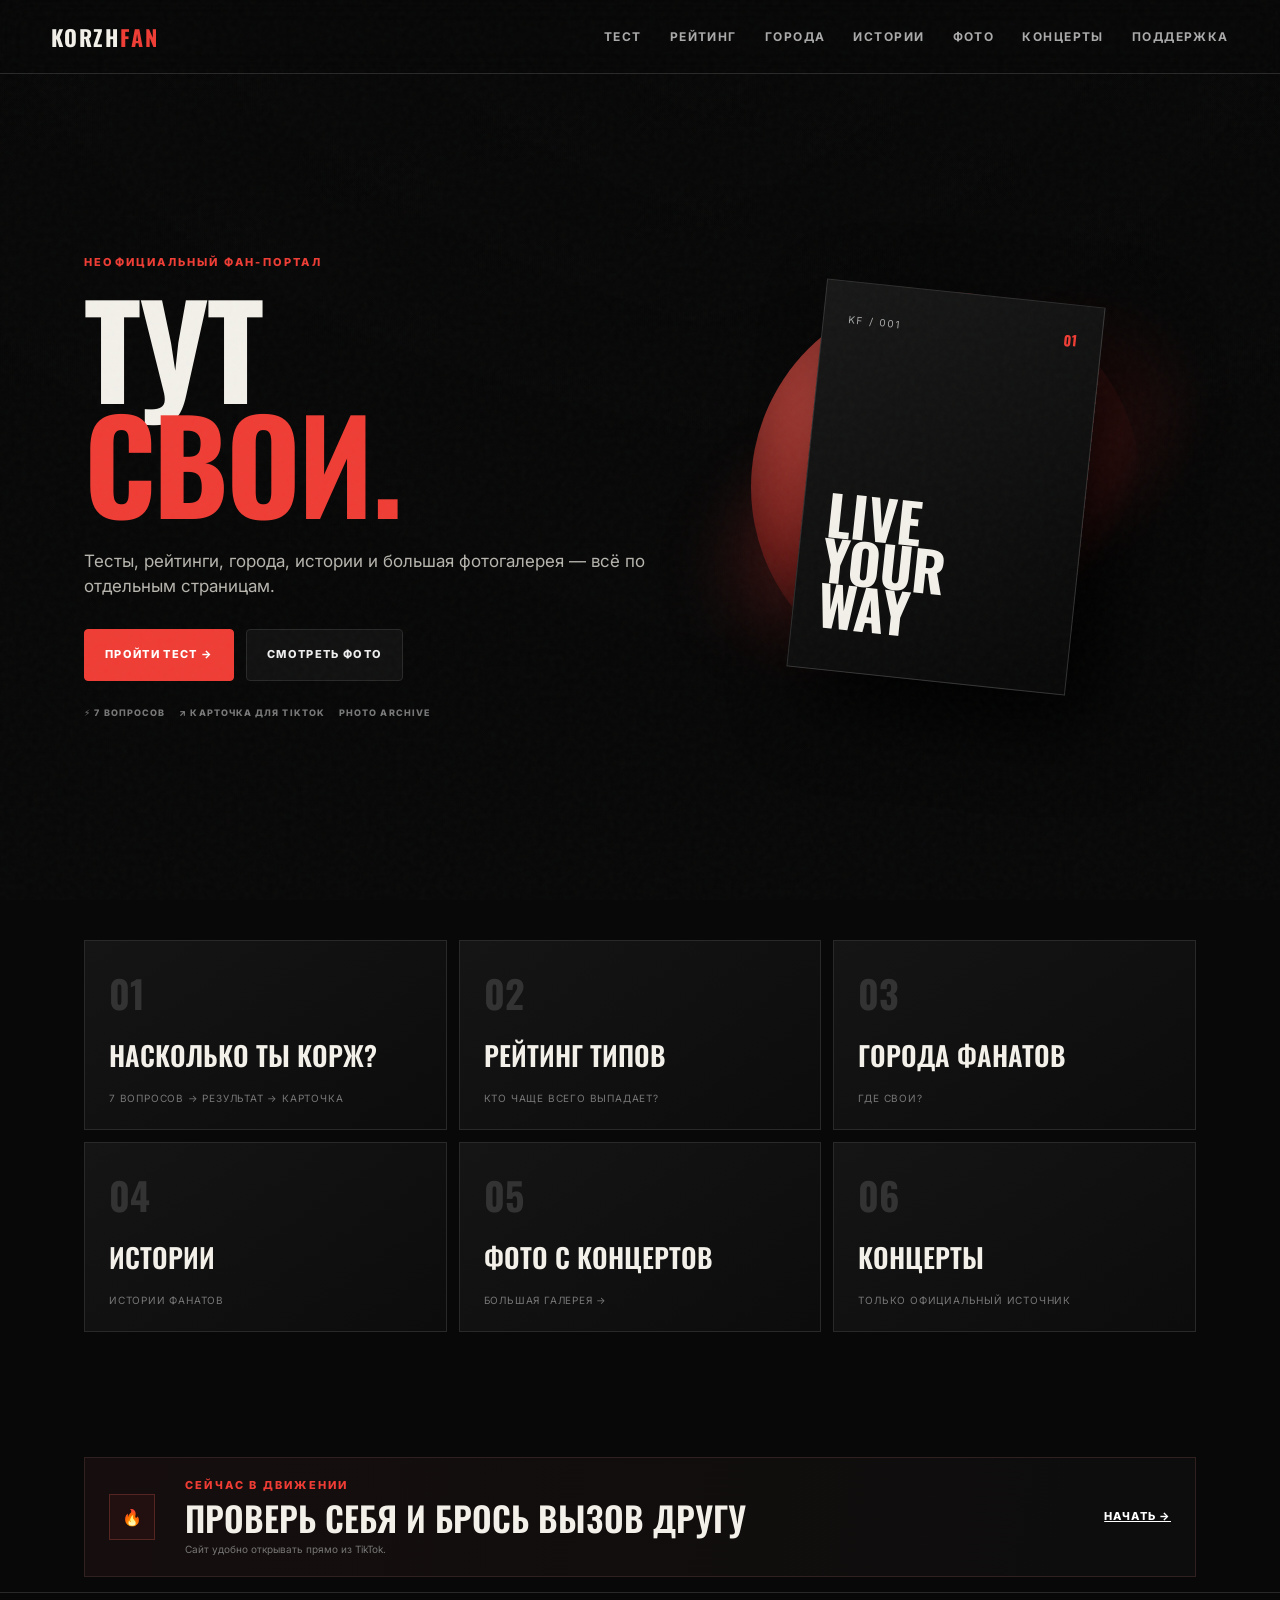
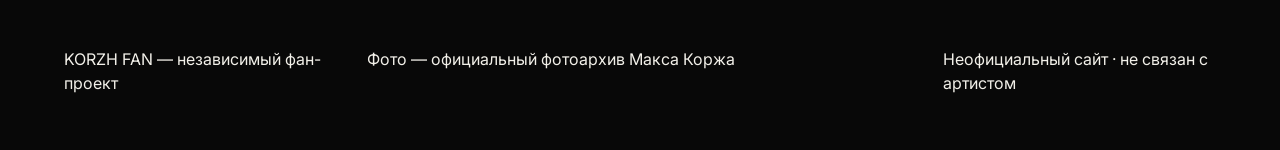
==== index.html @ ae0fbf3b "Add photo gallery to homepage navigation" ====
<!doctype html><html lang="ru"><head><meta charset="utf-8"><meta name="viewport" content="width=device-width,initial-scale=1,viewport-fit=cover"><meta name="theme-color" content="#090909"><meta name="description" content="KORZH FAN — независимый фанатский проект для поклонников Макса Коржа."><title>KORZH FAN — фанатский портал</title><link rel="preconnect" href="https://fonts.googleapis.com"><link rel="preconnect" href="https://fonts.gstatic.com" crossorigin><link href="https://fonts.googleapis.com/css2?family=Inter:wght@400;500;600;700;800;900&family=Oswald:wght@500;600;700&display=swap" rel="stylesheet"><link rel="stylesheet" href="style-v2.css"><link rel="stylesheet" href="photo-layer.css"><style>.portal-grid{display:grid;grid-template-columns:repeat(3,1fr);gap:12px;padding-top:40px}.portal-card{min-height:190px;border:1px solid #292929;background:linear-gradient(145deg,#151515,#0c0c0c);padding:24px;color:#f2f0e9;text-decoration:none;display:flex;flex-direction:column;justify-content:space-between;transition:.2s}.portal-card:hover{border-color:#ef3d35;transform:translateY(-4px)}.portal-card span{font:700 38px Oswald;color:#333}.portal-card strong{font:600 27px/1 Oswald}.portal-card small{color:#777;font-size:10px;letter-spacing:.08em;text-transform:uppercase}.topbar nav a{white-space:nowrap}@media(max-width:900px){.portal-grid{grid-template-columns:1fr 1fr}}@media(max-width:800px){.topbar nav{display:none}.menu-open .topbar nav{display:flex;position:absolute;left:12px;right:12px;top:64px;flex-direction:column;padding:14px;background:#0b0b0bf2;border:1px solid #292929;z-index:20}.menu-open .topbar nav a{padding:10px}}@media(max-width:600px){.portal-grid{grid-template-columns:1fr}.portal-card{min-height:150px}.lead{font-size:15px}}</style></head><body class="photo-page photo-home"><div class="noise"></div><header class="topbar"><a class="brand" href="index.html">KORZH<span>FAN</span></a><nav><a href="test.html">Тест</a><a href="rating.html">Рейтинг</a><a href="cities.html">Города</a><a href="stories.html">Истории</a><a href="photos.html">Фото</a><a href="concerts.html">Концерты</a><a href="support.html">Поддержка</a></nav><button class="menu-btn" id="menuBtn">☰</button></header><main><section class="hero section"><div class="hero-copy"><p class="eyebrow">НЕОФИЦИАЛЬНЫЙ ФАН-ПОРТАЛ</p><h1>ТУТ<br><span>СВОИ.</span></h1><p class="lead">Тесты, рейтинги, города, истории и большая фотогалерея — всё по отдельным страницам.</p><div class="hero-actions"><a class="btn btn-primary" href="test.html">ПРОЙТИ ТЕСТ →</a><a class="btn btn-ghost" href="photos.html">СМОТРЕТЬ ФОТО</a></div><div class="viral-proof"><span>⚡ 7 ВОПРОСОВ</span><span>↗ КАРТОЧКА ДЛЯ TIKTOK</span><span>PHOTO ARCHIVE</span></div></div><div class="hero-art" aria-hidden="true"><div class="orb orb-a"></div><div class="orb orb-b"></div><div class="hero-card"><span>KF / 001</span><strong>LIVE<br>YOUR<br>WAY</strong><i>01</i></div></div></section><section class="section portal-grid"><a class="portal-card" href="test.html"><span>01</span><strong>НАСКОЛЬКО ТЫ КОРЖ?</strong><small>7 вопросов → результат → карточка</small></a><a class="portal-card" href="rating.html"><span>02</span><strong>РЕЙТИНГ ТИПОВ</strong><small>Кто чаще всего выпадает?</small></a><a class="portal-card" href="cities.html"><span>03</span><strong>ГОРОДА ФАНАТОВ</strong><small>Где свои?</small></a><a class="portal-card" href="stories.html"><span>04</span><strong>ИСТОРИИ</strong><small>Истории фанатов</small></a><a class="portal-card" href="photos.html"><span>05</span><strong>ФОТО С КОНЦЕРТОВ</strong><small>Большая галерея →</small></a><a class="portal-card" href="concerts.html"><span>06</span><strong>КОНЦЕРТЫ</strong><small>Только официальный источник</small></a></section><section class="section live-strip"><div class="live-card"><div class="live-icon">🔥</div><div><p class="eyebrow">СЕЙЧАС В ДВИЖЕНИИ</p><h3>Проверь себя и брось вызов другу</h3><p>Сайт удобно открывать прямо из TikTok.</p></div><a class="text-btn" href="test.html">НАЧАТЬ →</a></div></section></main><footer class="footer"><span>KORZH FAN — независимый фан-проект</span><span>Фото — официальный фотоархив Макса Коржа</span><span>Неофициальный сайт · не связан с артистом</span></footer><script>document.getElementById('menuBtn').onclick=()=>document.body.classList.toggle('menu-open');document.querySelectorAll('nav a').forEach(a=>a.onclick=()=>document.body.classList.remove('menu-open'));</script></body></html>
---- style-v2.css ----
:root{--bg:#080808;--panel:#111;--text:#f2f0e9;--muted:#96948e;--line:#292929;--accent:#ef3d35}*{box-sizing:border-box}html{scroll-behavior:smooth;scroll-padding-top:80px}body{margin:0;background:var(--bg);color:var(--text);font-family:Inter,system-ui,sans-serif;line-height:1.45;overflow-x:hidden}.noise{position:fixed;inset:0;pointer-events:none;z-index:20;opacity:.035;background-image:url("data:image/svg+xml,%3Csvg viewBox='0 0 180 180' xmlns='http://www.w3.org/2000/svg'%3E%3Cfilter id='n'%3E%3CfeTurbulence type='fractalNoise' baseFrequency='.85' numOctaves='4' stitchTiles='stitch'/%3E%3C/filter%3E%3Crect width='100%25' height='100%25' filter='url(%23n)' opacity='.8'/%3E%3C/svg%3E")}.topbar{height:74px;padding:0 clamp(20px,4vw,64px);display:flex;align-items:center;justify-content:space-between;border-bottom:1px solid var(--line);position:sticky;top:0;z-index:10;background:rgba(8,8,8,.86);backdrop-filter:blur(14px)}.brand{font:700 22px Oswald,sans-serif;letter-spacing:.08em;color:var(--text);text-decoration:none}.brand span{color:var(--accent)}nav{display:flex;gap:28px}nav a,.footer-links a{color:#aaa;text-decoration:none;font-size:12px;font-weight:700;letter-spacing:.12em;text-transform:uppercase}nav a:hover,.footer-links a:hover{color:#fff}.menu-btn{display:none;background:none;border:0;color:#fff;font-size:22px}.section{max-width:1240px;margin:auto;padding:110px clamp(20px,5vw,64px)}.hero{min-height:calc(100vh - 74px);display:grid;grid-template-columns:1.1fr .9fr;align-items:center;position:relative;overflow:hidden}.hero-copy{position:relative;z-index:2}.eyebrow{margin:0 0 18px;color:var(--accent);font-size:11px;font-weight:800;letter-spacing:.2em}.hero h1,h2{font-family:Oswald,Impact,sans-serif;text-transform:uppercase;line-height:.9;letter-spacing:-.02em;margin:0}.hero h1{font-size:clamp(64px,10vw,142px)}.hero h1 span,h2 em{color:var(--accent);font-style:normal}.lead{color:#b7b5ae;font-size:17px;margin:30px 0}.hero-actions{display:flex;gap:12px;flex-wrap:wrap}.btn{display:inline-flex;align-items:center;justify-content:center;min-height:52px;padding:0 20px;border:1px solid var(--line);border-radius:4px;text-decoration:none;font-size:11px;font-weight:800;letter-spacing:.12em;cursor:pointer;transition:.2s;font-family:Inter,sans-serif}.btn-primary{background:var(--accent);border-color:var(--accent);color:#fff}.btn-primary:hover{filter:brightness(1.1);transform:translateY(-2px)}.btn-ghost{background:#111;color:#eee}.btn-ghost:hover{border-color:#666}.hero-art{height:560px;position:relative;display:grid;place-items:center}.orb{position:absolute;border-radius:50%}.orb-a{width:390px;height:390px;background:radial-gradient(circle at 35% 30%,#ff6459,#541613 48%,transparent 70%)}.orb-b{width:520px;height:180px;background:linear-gradient(90deg,transparent,#ed3c35aa,transparent);filter:blur(35px);transform:rotate(-28deg)}.hero-card{width:280px;height:390px;border:1px solid #ffffff25;background:linear-gradient(145deg,#181818,#080808);padding:24px;position:relative;transform:rotate(6deg);box-shadow:30px 30px 80px #000}.hero-card span{font-size:10px;letter-spacing:.18em;color:#aaa}.hero-card strong{position:absolute;left:24px;bottom:42px;font:700 55px/.83 Oswald,sans-serif}.hero-card i{position:absolute;right:24px;top:24px;font:700 14px Oswald;color:var(--accent);font-style:normal}.scroll-hint{position:absolute;bottom:28px;left:clamp(20px,5vw,64px);font-size:9px;color:#777;letter-spacing:.2em}.ticker{overflow:hidden;border-top:1px solid var(--line);border-bottom:1px solid var(--line);white-space:nowrap;background:#0d0d0d}.ticker div{font:600 12px Oswald,sans-serif;letter-spacing:.12em;padding:15px 0;animation:move 25s linear infinite;width:max-content}@keyframes move{to{transform:translateX(-50%)}}.intro-grid,.section-head{display:grid;grid-template-columns:1fr 1fr;gap:40px}.intro-grid h2,.section-head h2{font-size:clamp(55px,7vw,100px)}.muted{color:var(--muted);max-width:560px}.mini-stats{display:flex;gap:26px;margin-top:35px}.mini-stats span{font-size:11px;color:#777;text-transform:uppercase;letter-spacing:.08em}.mini-stats b{display:block;color:#fff;font:600 35px Oswald}.viral-proof{display:flex;gap:14px;flex-wrap:wrap;margin-top:25px;color:#777;font-size:9px;font-weight:800;letter-spacing:.12em}.quiz-wrap{padding-top:20px}.quiz-card,.result-card{max-width:900px;margin:auto;background:var(--panel);border:1px solid var(--line);padding:clamp(22px,5vw,54px);border-radius:8px}.quiz-top{display:flex;justify-content:space-between;color:#777;font-size:10px;font-weight:800;letter-spacing:.14em}.progress{height:3px;background:#272727;margin:16px 0 45px}.progress span{display:block;height:100%;width:0;background:var(--accent);transition:.3s}.question{font:600 clamp(30px,4vw,54px)/1 Oswald;margin:0 0 30px;max-width:760px}.answers{display:grid;grid-template-columns:1fr 1fr;gap:10px}.answer{min-height:66px;padding:15px 18px;text-align:left;background:#171717;color:#eee;border:1px solid #2b2b2b;border-radius:4px;cursor:pointer;font:500 13px Inter;transition:.18s}.answer:hover{border-color:var(--accent);background:#1d1414;transform:translateY(-2px)}.hidden{display:none!important}.result-card-head{display:flex;justify-content:space-between;align-items:center}.result-badge{display:inline-block;border:1px solid #333;padding:7px 9px;color:#777;font-size:8px;font-weight:800;letter-spacing:.16em;margin-bottom:24px}.icon-btn{width:38px;height:38px;border:1px solid #333;background:#161616;color:#eee;cursor:pointer;font-size:18px}.result-score{font:700 100px/1 Oswald;color:var(--accent);margin-top:10px}.result-score small{font-size:25px;color:#777}.result-card h2{font-size:clamp(45px,6vw,76px);margin:12px 0}.result-text{color:#aaa;max-width:650px;font-size:15px}.type-tags{display:flex;flex-wrap:wrap;gap:7px;margin:18px 0}.type-tags span{border:1px solid #343434;padding:7px 10px;color:#bbb;font-size:9px;text-transform:uppercase;letter-spacing:.12em}.bars{margin:30px 0}.bar{display:grid;grid-template-columns:110px 1fr 42px;align-items:center;gap:10px;margin:12px 0;font-size:10px;color:#aaa;text-transform:uppercase;letter-spacing:.08em}.bar-line{height:5px;background:#272727}.bar-line i{display:block;height:100%;background:var(--accent);width:0;transition:1s}.bar b{color:#eee;text-align:right}.share-card-preview{max-width:520px;aspect-ratio:1.25/1;margin:30px auto;padding:24px;background:radial-gradient(circle at 80% 20%,#5b1714 0,#171010 30%,#090909 70%);border:1px solid #4a201e;box-shadow:0 22px 60px #000;display:flex;flex-direction:column;justify-content:space-between;overflow:hidden;position:relative}.share-card-preview:before{content:"";position:absolute;width:220px;height:220px;border-radius:50%;background:#ef3d35;opacity:.11;filter:blur(8px);right:-80px;bottom:-70px}.scp-top,.scp-bottom{display:flex;justify-content:space-between;color:#8c8882;font-size:8px;font-weight:800;letter-spacing:.15em;position:relative;z-index:1}.scp-main{display:grid;grid-template-columns:auto 1fr auto;align-items:end;gap:7px;position:relative;z-index:1}.scp-main small{grid-column:1/-1;color:#bbb;font-size:8px;letter-spacing:.18em}.scp-main strong{font:700 clamp(70px,12vw,125px)/.8 Oswald;color:var(--accent)}.scp-main>span{font:600 18px Oswald;color:#777;padding-bottom:5px}.scp-main b{grid-column:1/-1;font:600 clamp(28px,5vw,50px)/.9 Oswald;text-transform:uppercase}.challenge-box{border:1px solid #3b1b1a;background:linear-gradient(135deg,#171010,#0e0e0e);padding:20px;margin:28px 0}.challenge-box span{color:var(--accent);font-size:9px;font-weight:900;letter-spacing:.16em}.challenge-box strong{display:block;font:600 27px/1 Oswald;margin:9px 0}.challenge-box p{color:#777;font-size:11px;margin:0}.result-actions{display:flex;gap:10px;flex-wrap:wrap}.share-note{font-size:11px;color:#aaa;min-height:16px}.live-strip{padding-top:15px;padding-bottom:15px}.live-card{display:grid;grid-template-columns:58px 1fr auto;gap:18px;align-items:center;border:1px solid #30201f;background:linear-gradient(100deg,#160e0e,#0d0d0d);padding:20px 24px}.live-icon{width:46px;height:46px;display:grid;place-items:center;border:1px solid #552522;background:#21100f}.live-icon svg{width:22px;fill:none;stroke:var(--accent);stroke-width:1.6}.live-card h3{margin:0;font:600 clamp(22px,3vw,34px)/1 Oswald;text-transform:uppercase}.live-card h3 span{color:var(--accent)}.live-card p:last-child{margin:7px 0 0;color:#777;font-size:10px;max-width:700px}.live-card .eyebrow{margin-bottom:7px}.text-btn{background:none;border:0;padding:0;color:#fff;text-align:left;font-size:11px;font-weight:800;letter-spacing:.1em;cursor:pointer}.viral{padding-top:55px}.viral-card{border:1px solid var(--line);background:linear-gradient(120deg,#171010,#0c0c0c);display:grid;grid-template-columns:1fr 280px;gap:30px;padding:clamp(25px,5vw,55px);align-items:center}.viral-card h2{font-size:clamp(60px,8vw,110px);margin-bottom:20px}.score-preview{height:220px;border:1px solid #332323;display:flex;flex-direction:column;align-items:center;justify-content:center;background:#0a0a0a;transform:rotate(3deg);box-shadow:20px 20px 50px #000}.score-preview span,.score-preview small{font-size:9px;color:#777;letter-spacing:.16em}.score-preview strong{font:700 105px/.9 Oswald;color:var(--accent)}.rating,.fans,.stories,.monetization,.concerts{border-top:1px solid var(--line)}.section-head{align-items:end;margin-bottom:50px}.section-no{font:600 70px Oswald;color:#222;text-align:right}.rating-grid{display:grid;grid-template-columns:repeat(4,1fr);gap:10px}.rating-item{border:1px solid var(--line);background:#0d0d0d;padding:22px;min-height:180px;position:relative}.rating-item .rank{font:700 42px Oswald;color:#2b2b2b}.rating-item .rating-name{display:block;font:600 24px/1 Oswald;margin-top:18px}.rating-item .rating-count{display:block;color:#777;font-size:9px;text-transform:uppercase;letter-spacing:.13em;margin-top:12px}.rating-item .rating-bar{height:4px;background:#272727;margin-top:18px}.rating-item .rating-bar i{display:block;height:100%;background:var(--accent);width:var(--w)}.rating-item:first-child{background:linear-gradient(135deg,#1a0e0d,#0d0d0d);border-color:#4b211f}.section-footnote{font-size:10px;color:#5f5f5f;margin:16px 0 0}.city-grid{display:grid;grid-template-columns:repeat(3,1fr);border-top:1px solid var(--line);border-left:1px solid var(--line)}.city-grid article{min-height:130px;padding:22px;border-right:1px solid var(--line);border-bottom:1px solid var(--line);display:flex;flex-direction:column;justify-content:space-between;background:#0b0b0b}.city-grid b{font-size:18px}.city-grid span{font-size:10px;color:#666;text-transform:uppercase;letter-spacing:.15em}.city-grid .city-add{background:#171010}.city-grid .city-add span{color:var(--accent);font-size:24px}.map-note{font-size:11px;color:#666;margin-top:14px}.story-grid{display:grid;grid-template-columns:repeat(3,1fr);gap:12px}.story{min-height:270px;background:var(--panel);border:1px solid var(--line);padding:24px;display:flex;flex-direction:column;justify-content:space-between}.story p{font:500 22px/1.12 Oswald;margin:25px 0}.tag{font-size:9px;color:#777;letter-spacing:.16em}.story footer{display:flex;justify-content:space-between;color:#777;font-size:11px}.story footer b{color:#ddd}.story-cta{background:var(--accent);border-color:var(--accent)}.story-cta span{font-size:9px;letter-spacing:.15em}.story-cta strong{font:600 40px/1 Oswald;max-width:230px}.money-grid{display:grid;grid-template-columns:repeat(3,1fr);gap:12px}.money-slot{min-height:220px;border:1px dashed #373737;background:#0c0c0c;padding:24px;position:relative}.money-slot>span{color:#666;font-size:8px;font-weight:800;letter-spacing:.16em}.money-slot svg{position:absolute;right:22px;top:22px;width:28px;height:28px;fill:none;stroke:#555;stroke-width:1.4}.money-slot h3{font:600 28px Oswald;text-transform:uppercase;margin:50px 0 8px}.money-slot p{color:#777;font-size:11px;max-width:310px}.concert-box{display:flex;justify-content:space-between;align-items:end;gap:30px;padding:clamp(25px,5vw,55px);border:1px solid var(--line);background:linear-gradient(135deg,#151515,#0d0d0d)}.concert-box h2{font-size:clamp(50px,6vw,86px)}.footer{border-top:1px solid var(--line);padding:55px clamp(20px,5vw,64px);display:grid;grid-template-columns:1fr 2fr 1fr;gap:30px;align-items:start;max-width:1368px;margin:auto}.footer p{margin:0;color:#666;font-size:11px}.footer-links{display:flex;gap:20px;flex-wrap:wrap}.footer small{grid-column:1/-1;color:#444;font-size:9px;letter-spacing:.12em}@media(max-width:1000px){.rating-grid{grid-template-columns:repeat(2,1fr)}.money-grid{grid-template-columns:1fr 1fr}}@media(max-width:800px){nav{display:none}.menu-btn{display:block}.hero{grid-template-columns:1fr;min-height:auto;padding-top:55px}.hero-art{height:330px;order:-1}.hero-card{width:190px;height:270px}.hero-card strong{font-size:40px}.orb-a{width:280px;height:280px}.hero h1{font-size:clamp(58px,17vw,95px)}.intro-grid,.section-head{grid-template-columns:1fr}.section-no{display:none}.answers{grid-template-columns:1fr}.city-grid{grid-template-columns:1fr 1fr}.story-grid{grid-template-columns:1fr}.concert-box{align-items:start;flex-direction:column}.footer{grid-template-columns:1fr}.footer-links{grid-row:auto}.section{padding-top:75px;padding-bottom:75px}.mini-stats{gap:15px}.bar{grid-template-columns:85px 1fr 35px}.viral-card{grid-template-columns:1fr}.score-preview{max-width:260px;width:100%;margin:auto}.live-card{grid-template-columns:48px 1fr}.live-card .text-btn{grid-column:2}.money-grid{grid-template-columns:1fr}.share-card-preview{margin-top:24px}}@media(max-width:430px){.city-grid{grid-template-columns:1fr}.hero-actions .btn{width:100%}.result-score{font-size:78px}.result-actions .btn{width:100%}.viral-proof{display:grid;gap:8px}.quiz-card,.result-card{padding:20px 16px}.question{font-size:34px}.share-card-preview{padding:18px;min-height:285px}.scp-main strong{font-size:82px}.live-card{padding:16px;gap:12px}.live-card h3{font-size:25px}.rating-grid{grid-template-columns:1fr 1fr}.rating-item{min-height:155px;padding:16px}.rating-item .rating-name{font-size:20px}.money-slot{min-height:190px}}
---- photo-layer.css ----
.photo-page{position:relative;background:#080808}.photo-page:before{content:"";position:fixed;inset:74px 0 0;z-index:-2;background-position:center;background-size:cover;background-repeat:no-repeat;opacity:.26;filter:saturate(.8) contrast(1.08);transform:scale(1.02)}.photo-page:after{content:"";position:fixed;inset:74px 0 0;z-index:-1;background:linear-gradient(180deg,rgba(8,8,8,.18) 0%,rgba(8,8,8,.76) 48%,#080808 100%),linear-gradient(90deg,rgba(8,8,8,.72),rgba(8,8,8,.18) 55%,rgba(8,8,8,.72))}.photo-page .section{position:relative}.photo-page .page-hero{min-height:58vh;display:flex;flex-direction:column;justify-content:end}.photo-page .page-hero h1{text-shadow:0 8px 35px #000}.photo-page .quiz-card,.photo-page .result-card,.photo-page .rating-item,.photo-page .city-grid article,.photo-page .story,.photo-page .money-slot,.photo-page .concert-box{backdrop-filter:blur(8px);background:rgba(12,12,12,.82)}.photo-page .topbar{background:rgba(8,8,8,.72)}.photo-page.photo-home:before{background-image:url('https://maxkorzh.live/assets/cache_image/image/2025.08.09%20Max%20Korzh%20-%20PGE%20Narodowy%20-%20D.Wajda-16_600x0_90e.jpg')}.photo-page.photo-test:before{background-image:url('https://maxkorzh.live/assets/cache_image/image/photos/tallin_29.06.24/JR20240629MaxKorzh-138_600x0_5ff.jpeg')}.photo-page.photo-rating:before{background-image:url('https://maxkorzh.live/assets/cache_image/image/photos/praha_22.06.24/anisimov_media%20285_600x0_5ff.jpeg')}.photo-page.photo-cities:before{background-image:url('https://maxkorzh.live/assets/cache_image/image/photos/odessa_24.07.2021/08-wOGcl4e9NK0_600x0_90e.jpg')}.photo-page.photo-stories:before{background-image:url('https://maxkorzh.live/assets/cache_image/image/_eevinoifoto1_600x0_90e.jpg')}.photo-page.photo-concerts:before{background-image:url('https://maxkorzh.live/assets/cache_image/image/PPB-MAX-KORZH-2511560_600x0_90e.jpg')}.photo-page.photo-support:before{background-image:url('https://maxkorzh.live/assets/cache_image/image/photos/riga_02.09.23/IMG_7990_600x0_5ff.jpeg')}.photo-page .photo-credit{margin-top:18px;color:#666;font-size:9px;letter-spacing:.08em}.photo-page .photo-credit a{color:#888}.photo-page .photo-credit a:hover{color:#fff}@media(max-width:800px){.photo-page:before{inset:64px 0 0;opacity:.22}.photo-page:after{inset:64px 0 0}.photo-page .page-hero{min-height:52vh;padding-top:70px}.photo-page .photo-credit{font-size:8px}}
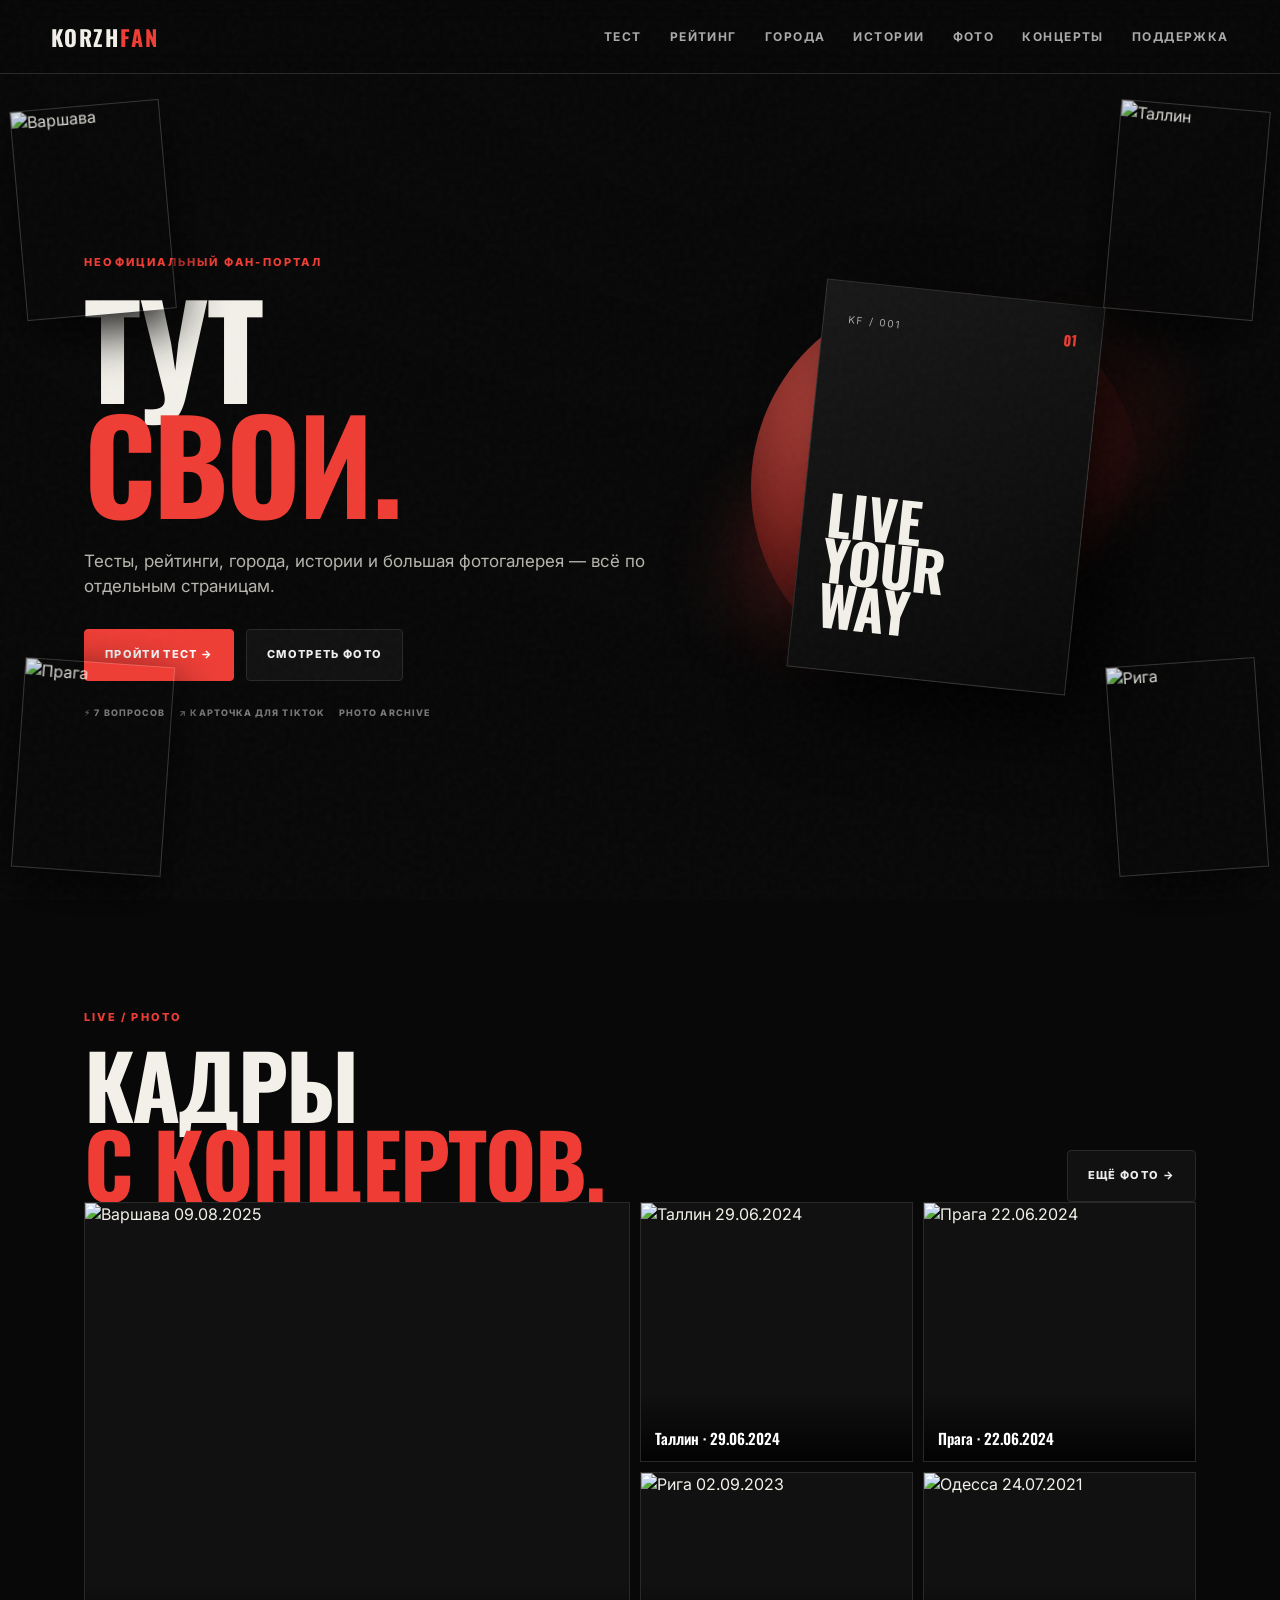
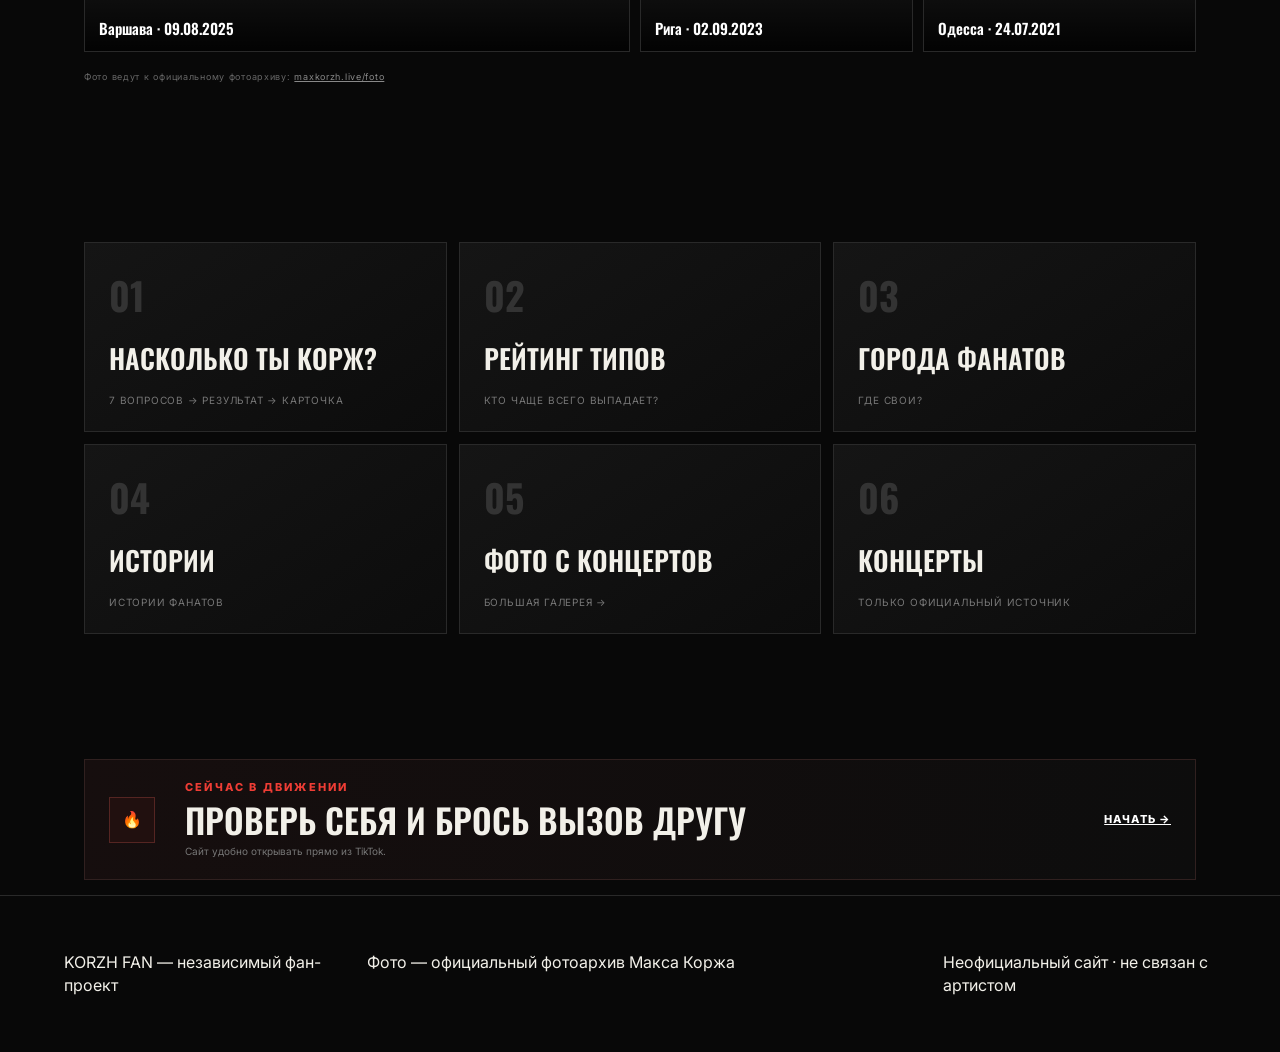
==== commit 12ac0c1f: "Add visible concert photo wall and corner photos" ====
--- a/index.html
+++ b/index.html
@@ -1 +1 @@
-<!doctype html><html lang="ru"><head><meta charset="utf-8"><meta name="viewport" content="width=device-width,initial-scale=1,viewport-fit=cover"><meta name="theme-color" content="#090909"><meta name="description" content="KORZH FAN — независимый фанатский проект для поклонников Макса Коржа."><title>KORZH FAN — фанатский портал</title><link rel="preconnect" href="https://fonts.googleapis.com"><link rel="preconnect" href="https://fonts.gstatic.com" crossorigin><link href="https://fonts.googleapis.com/css2?family=Inter:wght@400;500;600;700;800;900&family=Oswald:wght@500;600;700&display=swap" rel="stylesheet"><link rel="stylesheet" href="style-v2.css"><link rel="stylesheet" href="photo-layer.css"><style>.portal-grid{display:grid;grid-template-columns:repeat(3,1fr);gap:12px;padding-top:40px}.portal-card{min-height:190px;border:1px solid #292929;background:linear-gradient(145deg,#151515,#0c0c0c);padding:24px;color:#f2f0e9;text-decoration:none;display:flex;flex-direction:column;justify-content:space-between;transition:.2s}.portal-card:hover{border-color:#ef3d35;transform:translateY(-4px)}.portal-card span{font:700 38px Oswald;color:#333}.portal-card strong{font:600 27px/1 Oswald}.portal-card small{color:#777;font-size:10px;letter-spacing:.08em;text-transform:uppercase}.topbar nav a{white-space:nowrap}@media(max-width:900px){.portal-grid{grid-template-columns:1fr 1fr}}@media(max-width:800px){.topbar nav{display:none}.menu-open .topbar nav{display:flex;position:absolute;left:12px;right:12px;top:64px;flex-direction:column;padding:14px;background:#0b0b0bf2;border:1px solid #292929;z-index:20}.menu-open .topbar nav a{padding:10px}}@media(max-width:600px){.portal-grid{grid-template-columns:1fr}.portal-card{min-height:150px}.lead{font-size:15px}}</style></head><body class="photo-page photo-home"><div class="noise"></div><header class="topbar"><a class="brand" href="index.html">KORZH<span>FAN</span></a><nav><a href="test.html">Тест</a><a href="rating.html">Рейтинг</a><a href="cities.html">Города</a><a href="stories.html">Истории</a><a href="photos.html">Фото</a><a href="concerts.html">Концерты</a><a href="support.html">Поддержка</a></nav><button class="menu-btn" id="menuBtn">☰</button></header><main><section class="hero section"><div class="hero-copy"><p class="eyebrow">НЕОФИЦИАЛЬНЫЙ ФАН-ПОРТАЛ</p><h1>ТУТ<br><span>СВОИ.</span></h1><p class="lead">Тесты, рейтинги, города, истории и большая фотогалерея — всё по отдельным страницам.</p><div class="hero-actions"><a class="btn btn-primary" href="test.html">ПРОЙТИ ТЕСТ →</a><a class="btn btn-ghost" href="photos.html">СМОТРЕТЬ ФОТО</a></div><div class="viral-proof"><span>⚡ 7 ВОПРОСОВ</span><span>↗ КАРТОЧКА ДЛЯ TIKTOK</span><span>PHOTO ARCHIVE</span></div></div><div class="hero-art" aria-hidden="true"><div class="orb orb-a"></div><div class="orb orb-b"></div><div class="hero-card"><span>KF / 001</span><strong>LIVE<br>YOUR<br>WAY</strong><i>01</i></div></div></section><section class="section portal-grid"><a class="portal-card" href="test.html"><span>01</span><strong>НАСКОЛЬКО ТЫ КОРЖ?</strong><small>7 вопросов → результат → карточка</small></a><a class="portal-card" href="rating.html"><span>02</span><strong>РЕЙТИНГ ТИПОВ</strong><small>Кто чаще всего выпадает?</small></a><a class="portal-card" href="cities.html"><span>03</span><strong>ГОРОДА ФАНАТОВ</strong><small>Где свои?</small></a><a class="portal-card" href="stories.html"><span>04</span><strong>ИСТОРИИ</strong><small>Истории фанатов</small></a><a class="portal-card" href="photos.html"><span>05</span><strong>ФОТО С КОНЦЕРТОВ</strong><small>Большая галерея →</small></a><a class="portal-card" href="concerts.html"><span>06</span><strong>КОНЦЕРТЫ</strong><small>Только официальный источник</small></a></section><section class="section live-strip"><div class="live-card"><div class="live-icon">🔥</div><div><p class="eyebrow">СЕЙЧАС В ДВИЖЕНИИ</p><h3>Проверь себя и брось вызов другу</h3><p>Сайт удобно открывать прямо из TikTok.</p></div><a class="text-btn" href="test.html">НАЧАТЬ →</a></div></section></main><footer class="footer"><span>KORZH FAN — независимый фан-проект</span><span>Фото — официальный фотоархив Макса Коржа</span><span>Неофициальный сайт · не связан с артистом</span></footer><script>document.getElementById('menuBtn').onclick=()=>document.body.classList.toggle('menu-open');document.querySelectorAll('nav a').forEach(a=>a.onclick=()=>document.body.classList.remove('menu-open'));</script></body></html>+<!doctype html><html lang="ru"><head><meta charset="utf-8"><meta name="viewport" content="width=device-width,initial-scale=1,viewport-fit=cover"><meta name="theme-color" content="#090909"><meta name="description" content="KORZH FAN — независимый фанатский проект для поклонников Макса Коржа."><title>KORZH FAN — фанатский портал</title><link rel="preconnect" href="https://fonts.googleapis.com"><link rel="preconnect" href="https://fonts.gstatic.com" crossorigin><link href="https://fonts.googleapis.com/css2?family=Inter:wght@400;500;600;700;800;900&family=Oswald:wght@500;600;700&display=swap" rel="stylesheet"><link rel="stylesheet" href="style-v2.css"><link rel="stylesheet" href="photo-layer.css"><style>.portal-grid{display:grid;grid-template-columns:repeat(3,1fr);gap:12px;padding-top:40px}.portal-card{min-height:190px;border:1px solid #292929;background:linear-gradient(145deg,#151515,#0c0c0c);padding:24px;color:#f2f0e9;text-decoration:none;display:flex;flex-direction:column;justify-content:space-between;transition:.2s}.portal-card:hover{border-color:#ef3d35;transform:translateY(-4px)}.portal-card span{font:700 38px Oswald;color:#333}.portal-card strong{font:600 27px/1 Oswald}.portal-card small{color:#777;font-size:10px;letter-spacing:.08em;text-transform:uppercase}.home-photos{display:grid;grid-template-columns:2fr 1fr 1fr;grid-template-rows:260px 180px;gap:10px}.home-shot{margin:0;position:relative;overflow:hidden;border:1px solid #292929;background:#111}.home-shot:first-child{grid-row:span 2}.home-shot img{width:100%;height:100%;object-fit:cover;display:block;transition:.45s}.home-shot:hover img{transform:scale(1.05)}.home-shot figcaption{position:absolute;left:0;right:0;bottom:0;padding:35px 14px 12px;background:linear-gradient(transparent,#000d);font:600 15px Oswald;color:#fff}.corner-photo{position:fixed;width:150px;height:210px;object-fit:cover;z-index:4;border:1px solid #ffffff33;box-shadow:0 18px 45px #000;opacity:.9;transition:.3s}.corner-photo:hover{opacity:1;transform:scale(1.04) rotate(0deg)!important}.corner-tl{left:18px;top:105px;transform:rotate(-5deg)}.corner-tr{right:18px;top:105px;transform:rotate(5deg)}.corner-bl{left:18px;bottom:28px;transform:rotate(4deg)}.corner-br{right:18px;bottom:28px;transform:rotate(-4deg)}.photo-strip-title{display:flex;justify-content:space-between;align-items:end;gap:20px}.photo-strip-title h2{font-size:clamp(48px,7vw,88px)}.topbar nav a{white-space:nowrap}@media(max-width:1100px){.corner-photo{width:110px;height:155px}.corner-tl,.corner-tr{top:90px}.corner-bl,.corner-br{bottom:15px}}@media(max-width:900px){.portal-grid{grid-template-columns:1fr 1fr}.home-photos{grid-template-columns:1fr 1fr;grid-template-rows:240px 170px 170px}.home-shot:first-child{grid-row:span 2}}@media(max-width:800px){.topbar nav{display:none}.menu-open .topbar nav{display:flex;position:absolute;left:12px;right:12px;top:64px;flex-direction:column;padding:14px;background:#0b0b0bf2;border:1px solid #292929;z-index:20}.menu-open .topbar nav a{padding:10px}.corner-photo{width:82px;height:115px;opacity:.72}.corner-tl{left:6px;top:82px}.corner-tr{right:6px;top:82px}.corner-bl{left:6px;bottom:8px}.corner-br{right:6px;bottom:8px}.home-photos{grid-template-columns:1fr 1fr;grid-template-rows:210px 150px 150px}.home-shot:first-child{grid-column:span 2;grid-row:auto}}@media(max-width:600px){.portal-grid{grid-template-columns:1fr}.portal-card{min-height:150px}.lead{font-size:15px}.corner-photo{width:62px;height:88px}.corner-tl,.corner-tr{top:78px}.corner-bl,.corner-br{bottom:6px}.home-photos{grid-template-columns:1fr;grid-template-rows:250px 170px 170px 170px 170px}.home-shot:first-child{grid-column:auto}.home-shot figcaption{font-size:12px}}</style></head><body class="photo-page photo-home"><div class="noise"></div><img class="corner-photo corner-tl" src="https://maxkorzh.live/assets/cache_image/image/2025.08.09%20Max%20Korzh%20-%20PGE%20Narodowy%20-%20D.Wajda-16_600x0_90e.jpg" alt="Варшава"><img class="corner-photo corner-tr" src="https://maxkorzh.live/assets/cache_image/image/photos/tallin_29.06.24/JR20240629MaxKorzh-138_600x0_5ff.jpeg" alt="Таллин"><img class="corner-photo corner-bl" src="https://maxkorzh.live/assets/cache_image/image/photos/praha_22.06.24/anisimov_media%20285_600x0_5ff.jpeg" alt="Прага"><img class="corner-photo corner-br" src="https://maxkorzh.live/assets/cache_image/image/PPB-MAX-KORZH-2511560_600x0_90e.jpg" alt="Рига"><header class="topbar"><a class="brand" href="index.html">KORZH<span>FAN</span></a><nav><a href="test.html">Тест</a><a href="rating.html">Рейтинг</a><a href="cities.html">Города</a><a href="stories.html">Истории</a><a href="photos.html">Фото</a><a href="concerts.html">Концерты</a><a href="support.html">Поддержка</a></nav><button class="menu-btn" id="menuBtn">☰</button></header><main><section class="hero section"><div class="hero-copy"><p class="eyebrow">НЕОФИЦИАЛЬНЫЙ ФАН-ПОРТАЛ</p><h1>ТУТ<br><span>СВОИ.</span></h1><p class="lead">Тесты, рейтинги, города, истории и большая фотогалерея — всё по отдельным страницам.</p><div class="hero-actions"><a class="btn btn-primary" href="test.html">ПРОЙТИ ТЕСТ →</a><a class="btn btn-ghost" href="photos.html">СМОТРЕТЬ ФОТО</a></div><div class="viral-proof"><span>⚡ 7 ВОПРОСОВ</span><span>↗ КАРТОЧКА ДЛЯ TIKTOK</span><span>PHOTO ARCHIVE</span></div></div><div class="hero-art" aria-hidden="true"><div class="orb orb-a"></div><div class="orb orb-b"></div><div class="hero-card"><span>KF / 001</span><strong>LIVE<br>YOUR<br>WAY</strong><i>01</i></div></div></section><section class="section"><div class="photo-strip-title"><div><p class="eyebrow">LIVE / PHOTO</p><h2>КАДРЫ<br><em>С КОНЦЕРТОВ.</em></h2></div><a class="btn btn-ghost" href="photos.html">ЕЩЁ ФОТО →</a></div><div class="home-photos"><figure class="home-shot"><img src="https://maxkorzh.live/assets/cache_image/image/2025.08.09%20Max%20Korzh%20-%20PGE%20Narodowy%20-%20D.Wajda-16_600x0_90e.jpg" alt="Варшава 09.08.2025"><figcaption>Варшава · 09.08.2025</figcaption></figure><figure class="home-shot"><img src="https://maxkorzh.live/assets/cache_image/image/photos/tallin_29.06.24/JR20240629MaxKorzh-138_600x0_5ff.jpeg" alt="Таллин 29.06.2024"><figcaption>Таллин · 29.06.2024</figcaption></figure><figure class="home-shot"><img src="https://maxkorzh.live/assets/cache_image/image/photos/praha_22.06.24/anisimov_media%20285_600x0_5ff.jpeg" alt="Прага 22.06.2024"><figcaption>Прага · 22.06.2024</figcaption></figure><figure class="home-shot"><img src="https://maxkorzh.live/assets/cache_image/image/PPB-MAX-KORZH-2511560_600x0_90e.jpg" alt="Рига 02.09.2023"><figcaption>Рига · 02.09.2023</figcaption></figure><figure class="home-shot"><img src="https://maxkorzh.live/assets/cache_image/image/photos/odessa_24.07.2021/08-wOGcl4e9NK0_600x0_90e.jpg" alt="Одесса 24.07.2021"><figcaption>Одесса · 24.07.2021</figcaption></figure></div><p class="photo-credit">Фото ведут к официальному фотоархиву: <a href="https://maxkorzh.live/foto/" target="_blank" rel="noopener">maxkorzh.live/foto</a></p></section><section class="section portal-grid"><a class="portal-card" href="test.html"><span>01</span><strong>НАСКОЛЬКО ТЫ КОРЖ?</strong><small>7 вопросов → результат → карточка</small></a><a class="portal-card" href="rating.html"><span>02</span><strong>РЕЙТИНГ ТИПОВ</strong><small>Кто чаще всего выпадает?</small></a><a class="portal-card" href="cities.html"><span>03</span><strong>ГОРОДА ФАНАТОВ</strong><small>Где свои?</small></a><a class="portal-card" href="stories.html"><span>04</span><strong>ИСТОРИИ</strong><small>Истории фанатов</small></a><a class="portal-card" href="photos.html"><span>05</span><strong>ФОТО С КОНЦЕРТОВ</strong><small>Большая галерея →</small></a><a class="portal-card" href="concerts.html"><span>06</span><strong>КОНЦЕРТЫ</strong><small>Только официальный источник</small></a></section><section class="section live-strip"><div class="live-card"><div class="live-icon">🔥</div><div><p class="eyebrow">СЕЙЧАС В ДВИЖЕНИИ</p><h3>Проверь себя и брось вызов другу</h3><p>Сайт удобно открывать прямо из TikTok.</p></div><a class="text-btn" href="test.html">НАЧАТЬ →</a></div></section></main><footer class="footer"><span>KORZH FAN — независимый фан-проект</span><span>Фото — официальный фотоархив Макса Коржа</span><span>Неофициальный сайт · не связан с артистом</span></footer><script>document.getElementById('menuBtn').onclick=()=>document.body.classList.toggle('menu-open');document.querySelectorAll('nav a').forEach(a=>a.onclick=()=>document.body.classList.remove('menu-open'));</script></body></html>
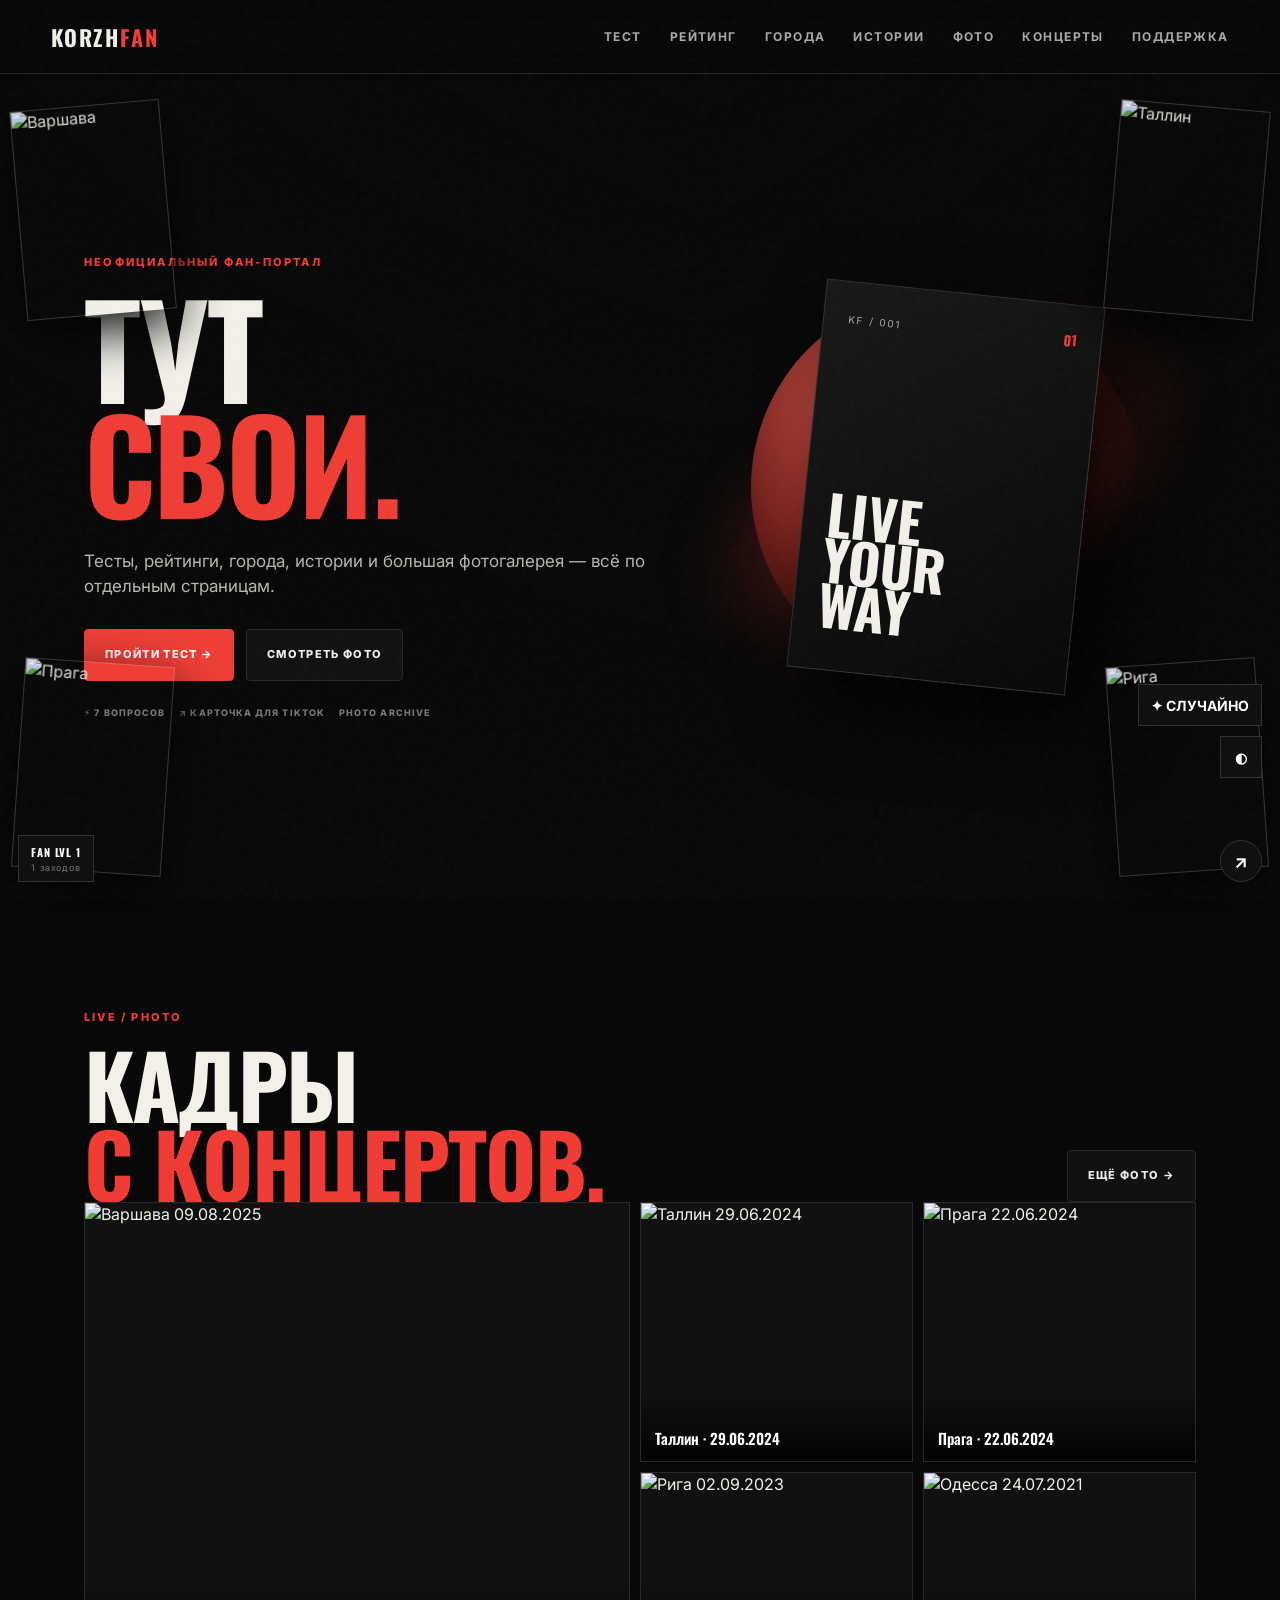
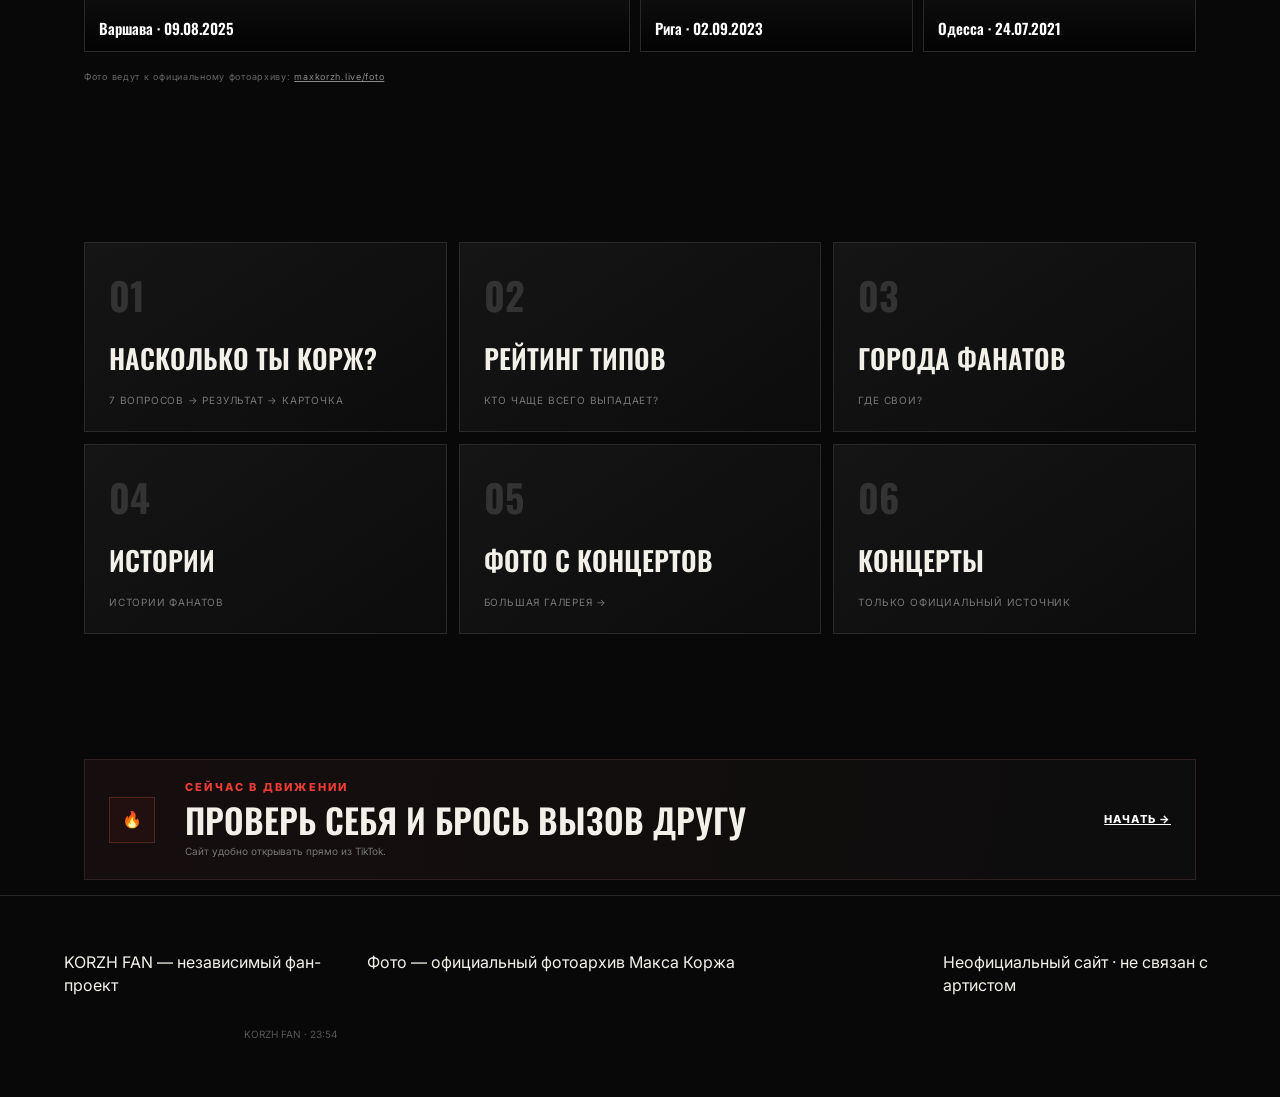
==== commit 4a86647c: "Add 10+ interactive KORZH FAN improvements" ====
--- a/index.html
+++ b/index.html
@@ -1 +1 @@
-<!doctype html><html lang="ru"><head><meta charset="utf-8"><meta name="viewport" content="width=device-width,initial-scale=1,viewport-fit=cover"><meta name="theme-color" content="#090909"><meta name="description" content="KORZH FAN — независимый фанатский проект для поклонников Макса Коржа."><title>KORZH FAN — фанатский портал</title><link rel="preconnect" href="https://fonts.googleapis.com"><link rel="preconnect" href="https://fonts.gstatic.com" crossorigin><link href="https://fonts.googleapis.com/css2?family=Inter:wght@400;500;600;700;800;900&family=Oswald:wght@500;600;700&display=swap" rel="stylesheet"><link rel="stylesheet" href="style-v2.css"><link rel="stylesheet" href="photo-layer.css"><style>.portal-grid{display:grid;grid-template-columns:repeat(3,1fr);gap:12px;padding-top:40px}.portal-card{min-height:190px;border:1px solid #292929;background:linear-gradient(145deg,#151515,#0c0c0c);padding:24px;color:#f2f0e9;text-decoration:none;display:flex;flex-direction:column;justify-content:space-between;transition:.2s}.portal-card:hover{border-color:#ef3d35;transform:translateY(-4px)}.portal-card span{font:700 38px Oswald;color:#333}.portal-card strong{font:600 27px/1 Oswald}.portal-card small{color:#777;font-size:10px;letter-spacing:.08em;text-transform:uppercase}.home-photos{display:grid;grid-template-columns:2fr 1fr 1fr;grid-template-rows:260px 180px;gap:10px}.home-shot{margin:0;position:relative;overflow:hidden;border:1px solid #292929;background:#111}.home-shot:first-child{grid-row:span 2}.home-shot img{width:100%;height:100%;object-fit:cover;display:block;transition:.45s}.home-shot:hover img{transform:scale(1.05)}.home-shot figcaption{position:absolute;left:0;right:0;bottom:0;padding:35px 14px 12px;background:linear-gradient(transparent,#000d);font:600 15px Oswald;color:#fff}.corner-photo{position:fixed;width:150px;height:210px;object-fit:cover;z-index:4;border:1px solid #ffffff33;box-shadow:0 18px 45px #000;opacity:.9;transition:.3s}.corner-photo:hover{opacity:1;transform:scale(1.04) rotate(0deg)!important}.corner-tl{left:18px;top:105px;transform:rotate(-5deg)}.corner-tr{right:18px;top:105px;transform:rotate(5deg)}.corner-bl{left:18px;bottom:28px;transform:rotate(4deg)}.corner-br{right:18px;bottom:28px;transform:rotate(-4deg)}.photo-strip-title{display:flex;justify-content:space-between;align-items:end;gap:20px}.photo-strip-title h2{font-size:clamp(48px,7vw,88px)}.topbar nav a{white-space:nowrap}@media(max-width:1100px){.corner-photo{width:110px;height:155px}.corner-tl,.corner-tr{top:90px}.corner-bl,.corner-br{bottom:15px}}@media(max-width:900px){.portal-grid{grid-template-columns:1fr 1fr}.home-photos{grid-template-columns:1fr 1fr;grid-template-rows:240px 170px 170px}.home-shot:first-child{grid-row:span 2}}@media(max-width:800px){.topbar nav{display:none}.menu-open .topbar nav{display:flex;position:absolute;left:12px;right:12px;top:64px;flex-direction:column;padding:14px;background:#0b0b0bf2;border:1px solid #292929;z-index:20}.menu-open .topbar nav a{padding:10px}.corner-photo{width:82px;height:115px;opacity:.72}.corner-tl{left:6px;top:82px}.corner-tr{right:6px;top:82px}.corner-bl{left:6px;bottom:8px}.corner-br{right:6px;bottom:8px}.home-photos{grid-template-columns:1fr 1fr;grid-template-rows:210px 150px 150px}.home-shot:first-child{grid-column:span 2;grid-row:auto}}@media(max-width:600px){.portal-grid{grid-template-columns:1fr}.portal-card{min-height:150px}.lead{font-size:15px}.corner-photo{width:62px;height:88px}.corner-tl,.corner-tr{top:78px}.corner-bl,.corner-br{bottom:6px}.home-photos{grid-template-columns:1fr;grid-template-rows:250px 170px 170px 170px 170px}.home-shot:first-child{grid-column:auto}.home-shot figcaption{font-size:12px}}</style></head><body class="photo-page photo-home"><div class="noise"></div><img class="corner-photo corner-tl" src="https://maxkorzh.live/assets/cache_image/image/2025.08.09%20Max%20Korzh%20-%20PGE%20Narodowy%20-%20D.Wajda-16_600x0_90e.jpg" alt="Варшава"><img class="corner-photo corner-tr" src="https://maxkorzh.live/assets/cache_image/image/photos/tallin_29.06.24/JR20240629MaxKorzh-138_600x0_5ff.jpeg" alt="Таллин"><img class="corner-photo corner-bl" src="https://maxkorzh.live/assets/cache_image/image/photos/praha_22.06.24/anisimov_media%20285_600x0_5ff.jpeg" alt="Прага"><img class="corner-photo corner-br" src="https://maxkorzh.live/assets/cache_image/image/PPB-MAX-KORZH-2511560_600x0_90e.jpg" alt="Рига"><header class="topbar"><a class="brand" href="index.html">KORZH<span>FAN</span></a><nav><a href="test.html">Тест</a><a href="rating.html">Рейтинг</a><a href="cities.html">Города</a><a href="stories.html">Истории</a><a href="photos.html">Фото</a><a href="concerts.html">Концерты</a><a href="support.html">Поддержка</a></nav><button class="menu-btn" id="menuBtn">☰</button></header><main><section class="hero section"><div class="hero-copy"><p class="eyebrow">НЕОФИЦИАЛЬНЫЙ ФАН-ПОРТАЛ</p><h1>ТУТ<br><span>СВОИ.</span></h1><p class="lead">Тесты, рейтинги, города, истории и большая фотогалерея — всё по отдельным страницам.</p><div class="hero-actions"><a class="btn btn-primary" href="test.html">ПРОЙТИ ТЕСТ →</a><a class="btn btn-ghost" href="photos.html">СМОТРЕТЬ ФОТО</a></div><div class="viral-proof"><span>⚡ 7 ВОПРОСОВ</span><span>↗ КАРТОЧКА ДЛЯ TIKTOK</span><span>PHOTO ARCHIVE</span></div></div><div class="hero-art" aria-hidden="true"><div class="orb orb-a"></div><div class="orb orb-b"></div><div class="hero-card"><span>KF / 001</span><strong>LIVE<br>YOUR<br>WAY</strong><i>01</i></div></div></section><section class="section"><div class="photo-strip-title"><div><p class="eyebrow">LIVE / PHOTO</p><h2>КАДРЫ<br><em>С КОНЦЕРТОВ.</em></h2></div><a class="btn btn-ghost" href="photos.html">ЕЩЁ ФОТО →</a></div><div class="home-photos"><figure class="home-shot"><img src="https://maxkorzh.live/assets/cache_image/image/2025.08.09%20Max%20Korzh%20-%20PGE%20Narodowy%20-%20D.Wajda-16_600x0_90e.jpg" alt="Варшава 09.08.2025"><figcaption>Варшава · 09.08.2025</figcaption></figure><figure class="home-shot"><img src="https://maxkorzh.live/assets/cache_image/image/photos/tallin_29.06.24/JR20240629MaxKorzh-138_600x0_5ff.jpeg" alt="Таллин 29.06.2024"><figcaption>Таллин · 29.06.2024</figcaption></figure><figure class="home-shot"><img src="https://maxkorzh.live/assets/cache_image/image/photos/praha_22.06.24/anisimov_media%20285_600x0_5ff.jpeg" alt="Прага 22.06.2024"><figcaption>Прага · 22.06.2024</figcaption></figure><figure class="home-shot"><img src="https://maxkorzh.live/assets/cache_image/image/PPB-MAX-KORZH-2511560_600x0_90e.jpg" alt="Рига 02.09.2023"><figcaption>Рига · 02.09.2023</figcaption></figure><figure class="home-shot"><img src="https://maxkorzh.live/assets/cache_image/image/photos/odessa_24.07.2021/08-wOGcl4e9NK0_600x0_90e.jpg" alt="Одесса 24.07.2021"><figcaption>Одесса · 24.07.2021</figcaption></figure></div><p class="photo-credit">Фото ведут к официальному фотоархиву: <a href="https://maxkorzh.live/foto/" target="_blank" rel="noopener">maxkorzh.live/foto</a></p></section><section class="section portal-grid"><a class="portal-card" href="test.html"><span>01</span><strong>НАСКОЛЬКО ТЫ КОРЖ?</strong><small>7 вопросов → результат → карточка</small></a><a class="portal-card" href="rating.html"><span>02</span><strong>РЕЙТИНГ ТИПОВ</strong><small>Кто чаще всего выпадает?</small></a><a class="portal-card" href="cities.html"><span>03</span><strong>ГОРОДА ФАНАТОВ</strong><small>Где свои?</small></a><a class="portal-card" href="stories.html"><span>04</span><strong>ИСТОРИИ</strong><small>Истории фанатов</small></a><a class="portal-card" href="photos.html"><span>05</span><strong>ФОТО С КОНЦЕРТОВ</strong><small>Большая галерея →</small></a><a class="portal-card" href="concerts.html"><span>06</span><strong>КОНЦЕРТЫ</strong><small>Только официальный источник</small></a></section><section class="section live-strip"><div class="live-card"><div class="live-icon">🔥</div><div><p class="eyebrow">СЕЙЧАС В ДВИЖЕНИИ</p><h3>Проверь себя и брось вызов другу</h3><p>Сайт удобно открывать прямо из TikTok.</p></div><a class="text-btn" href="test.html">НАЧАТЬ →</a></div></section></main><footer class="footer"><span>KORZH FAN — независимый фан-проект</span><span>Фото — официальный фотоархив Макса Коржа</span><span>Неофициальный сайт · не связан с артистом</span></footer><script>document.getElementById('menuBtn').onclick=()=>document.body.classList.toggle('menu-open');document.querySelectorAll('nav a').forEach(a=>a.onclick=()=>document.body.classList.remove('menu-open'));</script></body></html>+<!doctype html><html lang="ru"><head><meta charset="utf-8"><meta name="viewport" content="width=device-width,initial-scale=1,viewport-fit=cover"><meta name="theme-color" content="#090909"><meta name="description" content="KORZH FAN — независимый фанатский проект для поклонников Макса Коржа."><link rel="manifest" href="manifest.webmanifest"><title>KORZH FAN — фанатский портал</title><link rel="preconnect" href="https://fonts.googleapis.com"><link rel="preconnect" href="https://fonts.gstatic.com" crossorigin><link href="https://fonts.googleapis.com/css2?family=Inter:wght@400;500;600;700;800;900&family=Oswald:wght@500;600;700&display=swap" rel="stylesheet"><link rel="stylesheet" href="style-v2.css"><link rel="stylesheet" href="photo-layer.css"><link rel="stylesheet" href="enhancements.css"><style>.portal-grid{display:grid;grid-template-columns:repeat(3,1fr);gap:12px;padding-top:40px}.portal-card{min-height:190px;border:1px solid #292929;background:linear-gradient(145deg,#151515,#0c0c0c);padding:24px;color:#f2f0e9;text-decoration:none;display:flex;flex-direction:column;justify-content:space-between;transition:.2s}.portal-card:hover{border-color:#ef3d35;transform:translateY(-4px)}.portal-card span{font:700 38px Oswald;color:#333}.portal-card strong{font:600 27px/1 Oswald}.portal-card small{color:#777;font-size:10px;letter-spacing:.08em;text-transform:uppercase}.home-photos{display:grid;grid-template-columns:2fr 1fr 1fr;grid-template-rows:260px 180px;gap:10px}.home-shot{margin:0;position:relative;overflow:hidden;border:1px solid #292929;background:#111}.home-shot:first-child{grid-row:span 2}.home-shot img{width:100%;height:100%;object-fit:cover;display:block;transition:.45s}.home-shot:hover img{transform:scale(1.05)}.home-shot figcaption{position:absolute;left:0;right:0;bottom:0;padding:35px 14px 12px;background:linear-gradient(transparent,#000d);font:600 15px Oswald;color:#fff}.corner-photo{position:fixed;width:150px;height:210px;object-fit:cover;z-index:4;border:1px solid #ffffff33;box-shadow:0 18px 45px #000;opacity:.9;transition:.3s}.corner-photo:hover{opacity:1;transform:scale(1.04) rotate(0deg)!important}.corner-tl{left:18px;top:105px;transform:rotate(-5deg)}.corner-tr{right:18px;top:105px;transform:rotate(5deg)}.corner-bl{left:18px;bottom:28px;transform:rotate(4deg)}.corner-br{right:18px;bottom:28px;transform:rotate(-4deg)}.photo-strip-title{display:flex;justify-content:space-between;align-items:end;gap:20px}.photo-strip-title h2{font-size:clamp(48px,7vw,88px)}.topbar nav a{white-space:nowrap}@media(max-width:1100px){.corner-photo{width:110px;height:155px}.corner-tl,.corner-tr{top:90px}.corner-bl,.corner-br{bottom:15px}}@media(max-width:900px){.portal-grid{grid-template-columns:1fr 1fr}.home-photos{grid-template-columns:1fr 1fr;grid-template-rows:240px 170px 170px}.home-shot:first-child{grid-row:span 2}}@media(max-width:800px){.topbar nav{display:none}.menu-open .topbar nav{display:flex;position:absolute;left:12px;right:12px;top:64px;flex-direction:column;padding:14px;background:#0b0b0bf2;border:1px solid #292929;z-index:20}.menu-open .topbar nav a{padding:10px}.corner-photo{width:82px;height:115px;opacity:.72}.corner-tl{left:6px;top:82px}.corner-tr{right:6px;top:82px}.corner-bl{left:6px;bottom:8px}.corner-br{right:6px;bottom:8px}.home-photos{grid-template-columns:1fr 1fr;grid-template-rows:210px 150px 150px}.home-shot:first-child{grid-column:span 2;grid-row:auto}}@media(max-width:600px){.portal-grid{grid-template-columns:1fr}.portal-card{min-height:150px}.lead{font-size:15px}.corner-photo{width:62px;height:88px}.corner-tl,.corner-tr{top:78px}.corner-bl,.corner-br{bottom:6px}.home-photos{grid-template-columns:1fr;grid-template-rows:250px 170px 170px 170px 170px}.home-shot:first-child{grid-column:auto}.home-shot figcaption{font-size:12px}}</style></head><body class="photo-page photo-home"><div class="noise"></div><img class="corner-photo corner-tl" src="https://maxkorzh.live/assets/cache_image/image/2025.08.09%20Max%20Korzh%20-%20PGE%20Narodowy%20-%20D.Wajda-16_600x0_90e.jpg" alt="Варшава"><img class="corner-photo corner-tr" src="https://maxkorzh.live/assets/cache_image/image/photos/tallin_29.06.24/JR20240629MaxKorzh-138_600x0_5ff.jpeg" alt="Таллин"><img class="corner-photo corner-bl" src="https://maxkorzh.live/assets/cache_image/image/photos/praha_22.06.24/anisimov_media%20285_600x0_5ff.jpeg" alt="Прага"><img class="corner-photo corner-br" src="https://maxkorzh.live/assets/cache_image/image/PPB-MAX-KORZH-2511560_600x0_90e.jpg" alt="Рига"><header class="topbar"><a class="brand" href="index.html">KORZH<span>FAN</span></a><nav><a href="test.html">Тест</a><a href="rating.html">Рейтинг</a><a href="cities.html">Города</a><a href="stories.html">Истории</a><a href="photos.html">Фото</a><a href="concerts.html">Концерты</a><a href="support.html">Поддержка</a></nav><button class="menu-btn" id="menuBtn">☰</button></header><main><section class="hero section"><div class="hero-copy"><p class="eyebrow">НЕОФИЦИАЛЬНЫЙ ФАН-ПОРТАЛ</p><h1>ТУТ<br><span>СВОИ.</span></h1><p class="lead">Тесты, рейтинги, города, истории и большая фотогалерея — всё по отдельным страницам.</p><div class="hero-actions"><a class="btn btn-primary" href="test.html">ПРОЙТИ ТЕСТ →</a><a class="btn btn-ghost" href="photos.html">СМОТРЕТЬ ФОТО</a></div><div class="viral-proof"><span>⚡ 7 ВОПРОСОВ</span><span>↗ КАРТОЧКА ДЛЯ TIKTOK</span><span>PHOTO ARCHIVE</span></div></div><div class="hero-art" aria-hidden="true"><div class="orb orb-a"></div><div class="orb orb-b"></div><div class="hero-card"><span>KF / 001</span><strong>LIVE<br>YOUR<br>WAY</strong><i>01</i></div></div></section><section class="section"><div class="photo-strip-title"><div><p class="eyebrow">LIVE / PHOTO</p><h2>КАДРЫ<br><em>С КОНЦЕРТОВ.</em></h2></div><a class="btn btn-ghost" href="photos.html">ЕЩЁ ФОТО →</a></div><div class="home-photos"><figure class="home-shot"><img src="https://maxkorzh.live/assets/cache_image/image/2025.08.09%20Max%20Korzh%20-%20PGE%20Narodowy%20-%20D.Wajda-16_600x0_90e.jpg" alt="Варшава 09.08.2025"><figcaption>Варшава · 09.08.2025</figcaption></figure><figure class="home-shot"><img src="https://maxkorzh.live/assets/cache_image/image/photos/tallin_29.06.24/JR20240629MaxKorzh-138_600x0_5ff.jpeg" alt="Таллин 29.06.2024"><figcaption>Таллин · 29.06.2024</figcaption></figure><figure class="home-shot"><img src="https://maxkorzh.live/assets/cache_image/image/photos/praha_22.06.24/anisimov_media%20285_600x0_5ff.jpeg" alt="Прага 22.06.2024"><figcaption>Прага · 22.06.2024</figcaption></figure><figure class="home-shot"><img src="https://maxkorzh.live/assets/cache_image/image/PPB-MAX-KORZH-2511560_600x0_90e.jpg" alt="Рига 02.09.2023"><figcaption>Рига · 02.09.2023</figcaption></figure><figure class="home-shot"><img src="https://maxkorzh.live/assets/cache_image/image/photos/odessa_24.07.2021/08-wOGcl4e9NK0_600x0_90e.jpg" alt="Одесса 24.07.2021"><figcaption>Одесса · 24.07.2021</figcaption></figure></div><p class="photo-credit">Фото ведут к официальному фотоархиву: <a href="https://maxkorzh.live/foto/" target="_blank" rel="noopener">maxkorzh.live/foto</a></p></section><section class="section portal-grid"><a class="portal-card" href="test.html"><span>01</span><strong>НАСКОЛЬКО ТЫ КОРЖ?</strong><small>7 вопросов → результат → карточка</small></a><a class="portal-card" href="rating.html"><span>02</span><strong>РЕЙТИНГ ТИПОВ</strong><small>Кто чаще всего выпадает?</small></a><a class="portal-card" href="cities.html"><span>03</span><strong>ГОРОДА ФАНАТОВ</strong><small>Где свои?</small></a><a class="portal-card" href="stories.html"><span>04</span><strong>ИСТОРИИ</strong><small>Истории фанатов</small></a><a class="portal-card" href="photos.html"><span>05</span><strong>ФОТО С КОНЦЕРТОВ</strong><small>Большая галерея →</small></a><a class="portal-card" href="concerts.html"><span>06</span><strong>КОНЦЕРТЫ</strong><small>Только официальный источник</small></a></section><section class="section live-strip"><div class="live-card"><div class="live-icon">🔥</div><div><p class="eyebrow">СЕЙЧАС В ДВИЖЕНИИ</p><h3>Проверь себя и брось вызов другу</h3><p>Сайт удобно открывать прямо из TikTok.</p></div><a class="text-btn" href="test.html">НАЧАТЬ →</a></div></section></main><footer class="footer"><span>KORZH FAN — независимый фан-проект</span><span>Фото — официальный фотоархив Макса Коржа</span><span>Неофициальный сайт · не связан с артистом</span></footer><script>document.getElementById('menuBtn').onclick=()=>document.body.classList.toggle('menu-open');document.querySelectorAll('nav a').forEach(a=>a.onclick=()=>document.body.classList.remove('menu-open'));</script><script src="site-enhancements.js"></script></body></html>
--- a/enhancements.css
+++ b/enhancements.css
@@ -0,0 +1 @@
+.read-progress{position:fixed;left:0;top:0;height:3px;width:0;background:#ef3d35;z-index:9999;box-shadow:0 0 12px #ef3d35}.enh-theme,.to-top,.random-btn,.share-fab{position:fixed;z-index:50;border:1px solid #333;background:#101010;color:#fff;width:42px;height:42px;cursor:pointer;font:700 14px Inter}.enh-theme{right:18px;bottom:122px}.to-top{right:18px;bottom:70px;opacity:0;pointer-events:none;transition:.25s}.to-top.show{opacity:1;pointer-events:auto}.random-btn{right:18px;bottom:174px;width:auto;padding:0 12px}.share-fab{right:18px;bottom:18px;border-radius:50%;font-size:18px}.fan-level{position:fixed;left:18px;bottom:18px;z-index:50;border:1px solid #333;background:#101010;color:#fff;padding:8px 12px;font:700 11px Oswald;letter-spacing:.08em}.fan-level small{display:block;color:#777;font:400 9px Inter;margin-top:2px}.reveal{opacity:0;transform:translateY(18px);transition:opacity .55s ease,transform .55s ease}.reveal.in-view{opacity:1;transform:none}.live-clock{margin-left:auto;color:#555;font-size:10px}.light-mode{filter:none}.light-mode .topbar,.light-mode .portal-card,.light-mode .shot,.light-mode .live-card,.light-mode .quiz-card,.light-mode .result-card{background:#eee!important;color:#111!important}.light-mode .topbar a,.light-mode h1,.light-mode h2,.light-mode h3,.light-mode p,.light-mode strong{color:#111}.light-mode .enh-theme,.light-mode .to-top,.light-mode .random-btn,.light-mode .share-fab,.light-mode .fan-level{background:#fff;color:#111;border-color:#ccc}@media(max-width:600px){.enh-theme{right:8px;bottom:112px}.random-btn{right:8px;bottom:164px}.to-top{right:8px;bottom:62px}.share-fab{right:8px;bottom:10px}.fan-level{left:8px;bottom:10px}.live-clock{display:none}}
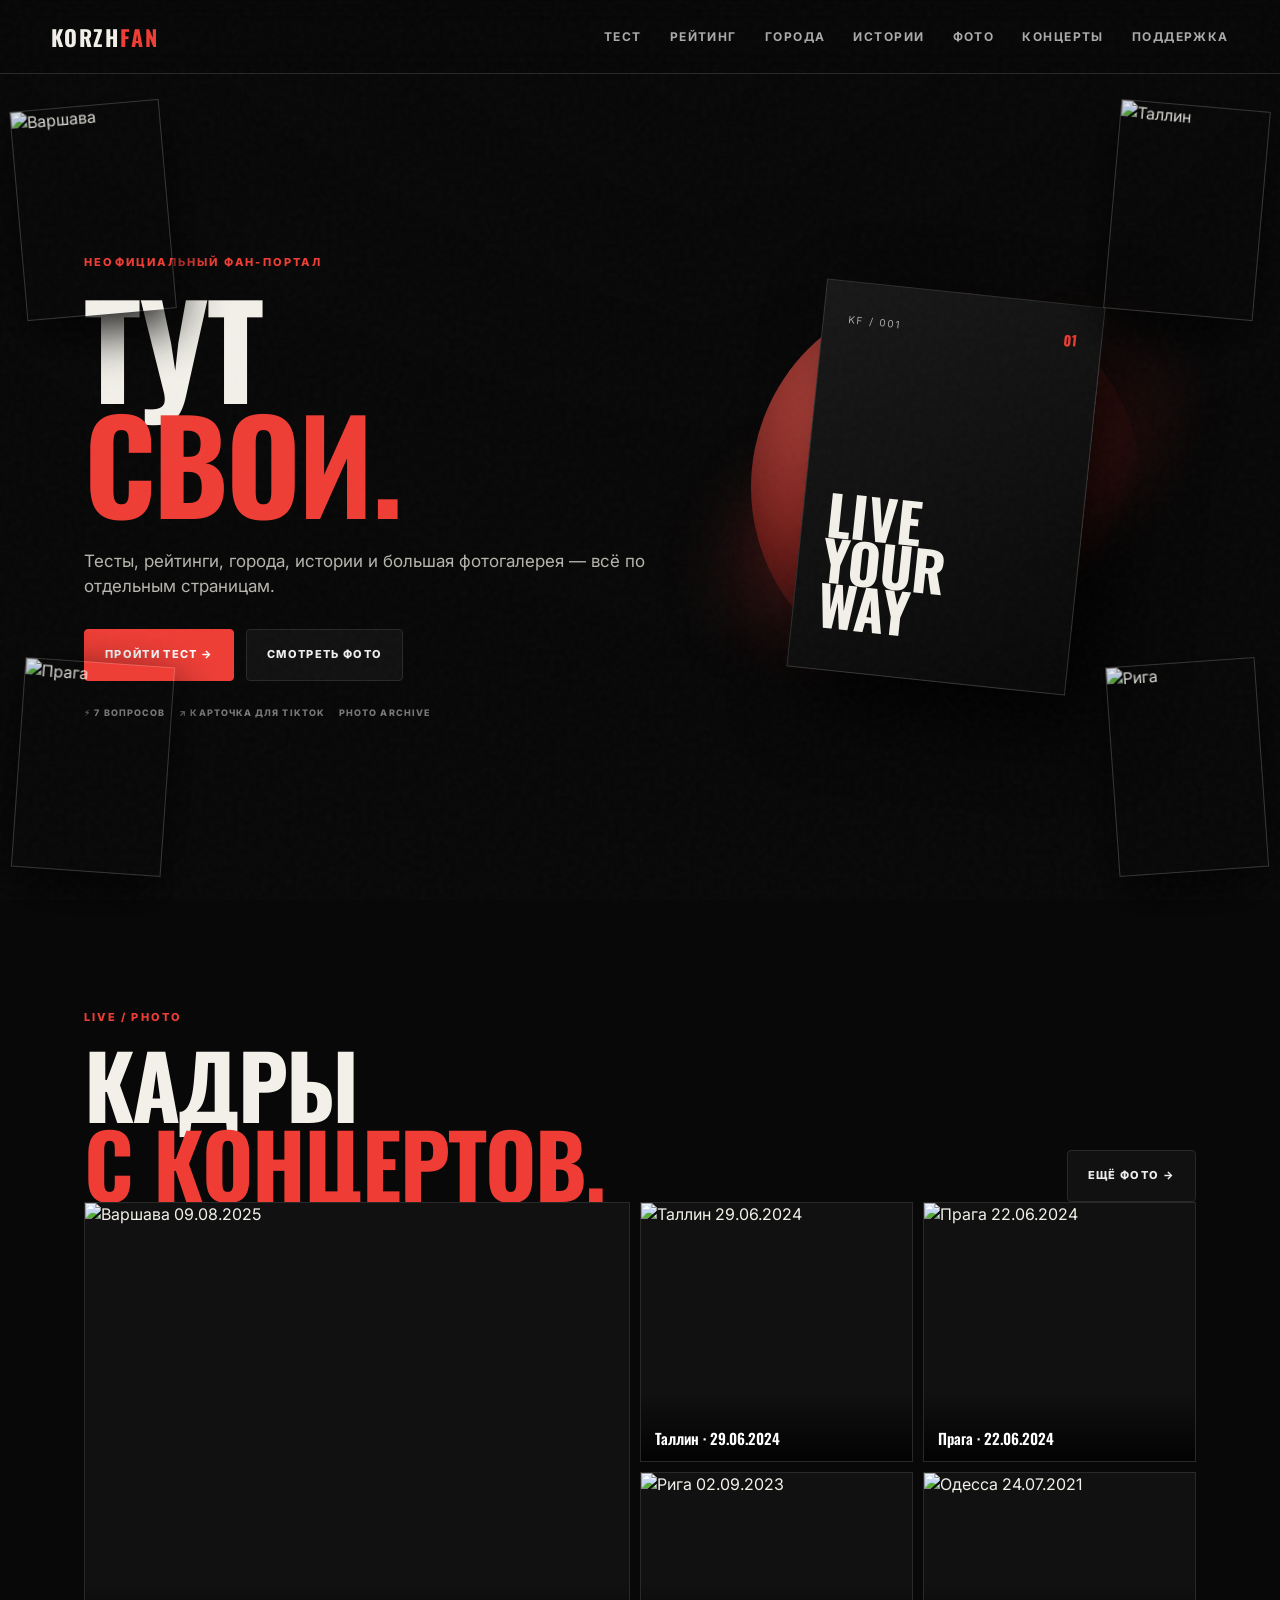
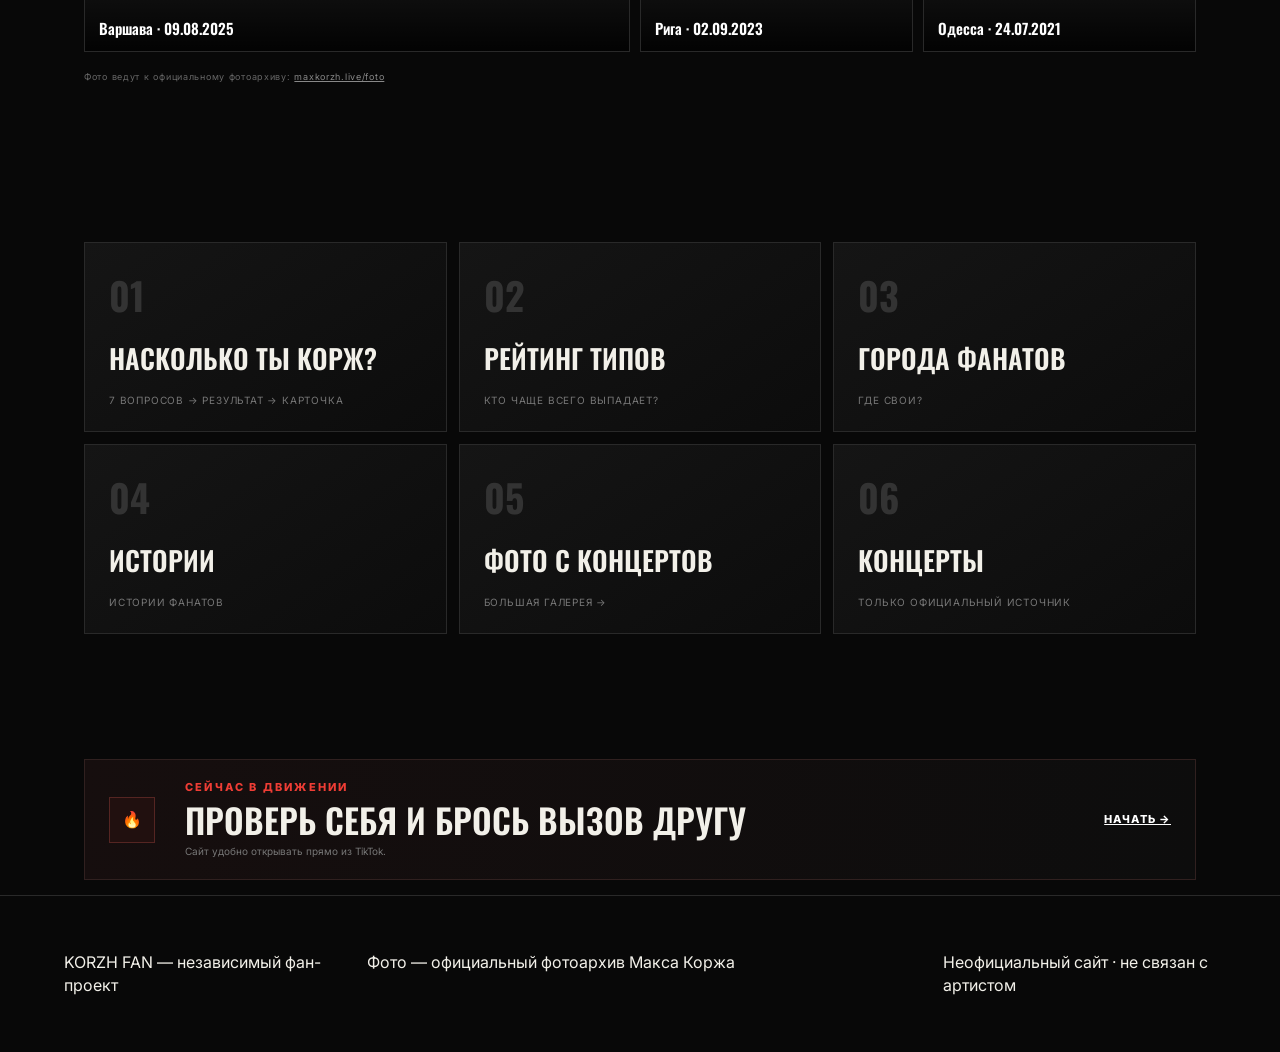
==== commit 95e83980: "Remove extra interactive enhancements from homepage" ====
--- a/index.html
+++ b/index.html
@@ -1 +1 @@
-<!doctype html><html lang="ru"><head><meta charset="utf-8"><meta name="viewport" content="width=device-width,initial-scale=1,viewport-fit=cover"><meta name="theme-color" content="#090909"><meta name="description" content="KORZH FAN — независимый фанатский проект для поклонников Макса Коржа."><link rel="manifest" href="manifest.webmanifest"><title>KORZH FAN — фанатский портал</title><link rel="preconnect" href="https://fonts.googleapis.com"><link rel="preconnect" href="https://fonts.gstatic.com" crossorigin><link href="https://fonts.googleapis.com/css2?family=Inter:wght@400;500;600;700;800;900&family=Oswald:wght@500;600;700&display=swap" rel="stylesheet"><link rel="stylesheet" href="style-v2.css"><link rel="stylesheet" href="photo-layer.css"><link rel="stylesheet" href="enhancements.css"><style>.portal-grid{display:grid;grid-template-columns:repeat(3,1fr);gap:12px;padding-top:40px}.portal-card{min-height:190px;border:1px solid #292929;background:linear-gradient(145deg,#151515,#0c0c0c);padding:24px;color:#f2f0e9;text-decoration:none;display:flex;flex-direction:column;justify-content:space-between;transition:.2s}.portal-card:hover{border-color:#ef3d35;transform:translateY(-4px)}.portal-card span{font:700 38px Oswald;color:#333}.portal-card strong{font:600 27px/1 Oswald}.portal-card small{color:#777;font-size:10px;letter-spacing:.08em;text-transform:uppercase}.home-photos{display:grid;grid-template-columns:2fr 1fr 1fr;grid-template-rows:260px 180px;gap:10px}.home-shot{margin:0;position:relative;overflow:hidden;border:1px solid #292929;background:#111}.home-shot:first-child{grid-row:span 2}.home-shot img{width:100%;height:100%;object-fit:cover;display:block;transition:.45s}.home-shot:hover img{transform:scale(1.05)}.home-shot figcaption{position:absolute;left:0;right:0;bottom:0;padding:35px 14px 12px;background:linear-gradient(transparent,#000d);font:600 15px Oswald;color:#fff}.corner-photo{position:fixed;width:150px;height:210px;object-fit:cover;z-index:4;border:1px solid #ffffff33;box-shadow:0 18px 45px #000;opacity:.9;transition:.3s}.corner-photo:hover{opacity:1;transform:scale(1.04) rotate(0deg)!important}.corner-tl{left:18px;top:105px;transform:rotate(-5deg)}.corner-tr{right:18px;top:105px;transform:rotate(5deg)}.corner-bl{left:18px;bottom:28px;transform:rotate(4deg)}.corner-br{right:18px;bottom:28px;transform:rotate(-4deg)}.photo-strip-title{display:flex;justify-content:space-between;align-items:end;gap:20px}.photo-strip-title h2{font-size:clamp(48px,7vw,88px)}.topbar nav a{white-space:nowrap}@media(max-width:1100px){.corner-photo{width:110px;height:155px}.corner-tl,.corner-tr{top:90px}.corner-bl,.corner-br{bottom:15px}}@media(max-width:900px){.portal-grid{grid-template-columns:1fr 1fr}.home-photos{grid-template-columns:1fr 1fr;grid-template-rows:240px 170px 170px}.home-shot:first-child{grid-row:span 2}}@media(max-width:800px){.topbar nav{display:none}.menu-open .topbar nav{display:flex;position:absolute;left:12px;right:12px;top:64px;flex-direction:column;padding:14px;background:#0b0b0bf2;border:1px solid #292929;z-index:20}.menu-open .topbar nav a{padding:10px}.corner-photo{width:82px;height:115px;opacity:.72}.corner-tl{left:6px;top:82px}.corner-tr{right:6px;top:82px}.corner-bl{left:6px;bottom:8px}.corner-br{right:6px;bottom:8px}.home-photos{grid-template-columns:1fr 1fr;grid-template-rows:210px 150px 150px}.home-shot:first-child{grid-column:span 2;grid-row:auto}}@media(max-width:600px){.portal-grid{grid-template-columns:1fr}.portal-card{min-height:150px}.lead{font-size:15px}.corner-photo{width:62px;height:88px}.corner-tl,.corner-tr{top:78px}.corner-bl,.corner-br{bottom:6px}.home-photos{grid-template-columns:1fr;grid-template-rows:250px 170px 170px 170px 170px}.home-shot:first-child{grid-column:auto}.home-shot figcaption{font-size:12px}}</style></head><body class="photo-page photo-home"><div class="noise"></div><img class="corner-photo corner-tl" src="https://maxkorzh.live/assets/cache_image/image/2025.08.09%20Max%20Korzh%20-%20PGE%20Narodowy%20-%20D.Wajda-16_600x0_90e.jpg" alt="Варшава"><img class="corner-photo corner-tr" src="https://maxkorzh.live/assets/cache_image/image/photos/tallin_29.06.24/JR20240629MaxKorzh-138_600x0_5ff.jpeg" alt="Таллин"><img class="corner-photo corner-bl" src="https://maxkorzh.live/assets/cache_image/image/photos/praha_22.06.24/anisimov_media%20285_600x0_5ff.jpeg" alt="Прага"><img class="corner-photo corner-br" src="https://maxkorzh.live/assets/cache_image/image/PPB-MAX-KORZH-2511560_600x0_90e.jpg" alt="Рига"><header class="topbar"><a class="brand" href="index.html">KORZH<span>FAN</span></a><nav><a href="test.html">Тест</a><a href="rating.html">Рейтинг</a><a href="cities.html">Города</a><a href="stories.html">Истории</a><a href="photos.html">Фото</a><a href="concerts.html">Концерты</a><a href="support.html">Поддержка</a></nav><button class="menu-btn" id="menuBtn">☰</button></header><main><section class="hero section"><div class="hero-copy"><p class="eyebrow">НЕОФИЦИАЛЬНЫЙ ФАН-ПОРТАЛ</p><h1>ТУТ<br><span>СВОИ.</span></h1><p class="lead">Тесты, рейтинги, города, истории и большая фотогалерея — всё по отдельным страницам.</p><div class="hero-actions"><a class="btn btn-primary" href="test.html">ПРОЙТИ ТЕСТ →</a><a class="btn btn-ghost" href="photos.html">СМОТРЕТЬ ФОТО</a></div><div class="viral-proof"><span>⚡ 7 ВОПРОСОВ</span><span>↗ КАРТОЧКА ДЛЯ TIKTOK</span><span>PHOTO ARCHIVE</span></div></div><div class="hero-art" aria-hidden="true"><div class="orb orb-a"></div><div class="orb orb-b"></div><div class="hero-card"><span>KF / 001</span><strong>LIVE<br>YOUR<br>WAY</strong><i>01</i></div></div></section><section class="section"><div class="photo-strip-title"><div><p class="eyebrow">LIVE / PHOTO</p><h2>КАДРЫ<br><em>С КОНЦЕРТОВ.</em></h2></div><a class="btn btn-ghost" href="photos.html">ЕЩЁ ФОТО →</a></div><div class="home-photos"><figure class="home-shot"><img src="https://maxkorzh.live/assets/cache_image/image/2025.08.09%20Max%20Korzh%20-%20PGE%20Narodowy%20-%20D.Wajda-16_600x0_90e.jpg" alt="Варшава 09.08.2025"><figcaption>Варшава · 09.08.2025</figcaption></figure><figure class="home-shot"><img src="https://maxkorzh.live/assets/cache_image/image/photos/tallin_29.06.24/JR20240629MaxKorzh-138_600x0_5ff.jpeg" alt="Таллин 29.06.2024"><figcaption>Таллин · 29.06.2024</figcaption></figure><figure class="home-shot"><img src="https://maxkorzh.live/assets/cache_image/image/photos/praha_22.06.24/anisimov_media%20285_600x0_5ff.jpeg" alt="Прага 22.06.2024"><figcaption>Прага · 22.06.2024</figcaption></figure><figure class="home-shot"><img src="https://maxkorzh.live/assets/cache_image/image/PPB-MAX-KORZH-2511560_600x0_90e.jpg" alt="Рига 02.09.2023"><figcaption>Рига · 02.09.2023</figcaption></figure><figure class="home-shot"><img src="https://maxkorzh.live/assets/cache_image/image/photos/odessa_24.07.2021/08-wOGcl4e9NK0_600x0_90e.jpg" alt="Одесса 24.07.2021"><figcaption>Одесса · 24.07.2021</figcaption></figure></div><p class="photo-credit">Фото ведут к официальному фотоархиву: <a href="https://maxkorzh.live/foto/" target="_blank" rel="noopener">maxkorzh.live/foto</a></p></section><section class="section portal-grid"><a class="portal-card" href="test.html"><span>01</span><strong>НАСКОЛЬКО ТЫ КОРЖ?</strong><small>7 вопросов → результат → карточка</small></a><a class="portal-card" href="rating.html"><span>02</span><strong>РЕЙТИНГ ТИПОВ</strong><small>Кто чаще всего выпадает?</small></a><a class="portal-card" href="cities.html"><span>03</span><strong>ГОРОДА ФАНАТОВ</strong><small>Где свои?</small></a><a class="portal-card" href="stories.html"><span>04</span><strong>ИСТОРИИ</strong><small>Истории фанатов</small></a><a class="portal-card" href="photos.html"><span>05</span><strong>ФОТО С КОНЦЕРТОВ</strong><small>Большая галерея →</small></a><a class="portal-card" href="concerts.html"><span>06</span><strong>КОНЦЕРТЫ</strong><small>Только официальный источник</small></a></section><section class="section live-strip"><div class="live-card"><div class="live-icon">🔥</div><div><p class="eyebrow">СЕЙЧАС В ДВИЖЕНИИ</p><h3>Проверь себя и брось вызов другу</h3><p>Сайт удобно открывать прямо из TikTok.</p></div><a class="text-btn" href="test.html">НАЧАТЬ →</a></div></section></main><footer class="footer"><span>KORZH FAN — независимый фан-проект</span><span>Фото — официальный фотоархив Макса Коржа</span><span>Неофициальный сайт · не связан с артистом</span></footer><script>document.getElementById('menuBtn').onclick=()=>document.body.classList.toggle('menu-open');document.querySelectorAll('nav a').forEach(a=>a.onclick=()=>document.body.classList.remove('menu-open'));</script><script src="site-enhancements.js"></script></body></html>+<!doctype html><html lang="ru"><head><meta charset="utf-8"><meta name="viewport" content="width=device-width,initial-scale=1,viewport-fit=cover"><meta name="theme-color" content="#090909"><meta name="description" content="KORZH FAN — независимый фанатский проект для поклонников Макса Коржа."><title>KORZH FAN — фанатский портал</title><link rel="preconnect" href="https://fonts.googleapis.com"><link rel="preconnect" href="https://fonts.gstatic.com" crossorigin><link href="https://fonts.googleapis.com/css2?family=Inter:wght@400;500;600;700;800;900&family=Oswald:wght@500;600;700&display=swap" rel="stylesheet"><link rel="stylesheet" href="style-v2.css"><link rel="stylesheet" href="photo-layer.css"><style>.portal-grid{display:grid;grid-template-columns:repeat(3,1fr);gap:12px;padding-top:40px}.portal-card{min-height:190px;border:1px solid #292929;background:linear-gradient(145deg,#151515,#0c0c0c);padding:24px;color:#f2f0e9;text-decoration:none;display:flex;flex-direction:column;justify-content:space-between;transition:.2s}.portal-card:hover{border-color:#ef3d35;transform:translateY(-4px)}.portal-card span{font:700 38px Oswald;color:#333}.portal-card strong{font:600 27px/1 Oswald}.portal-card small{color:#777;font-size:10px;letter-spacing:.08em;text-transform:uppercase}.home-photos{display:grid;grid-template-columns:2fr 1fr 1fr;grid-template-rows:260px 180px;gap:10px}.home-shot{margin:0;position:relative;overflow:hidden;border:1px solid #292929;background:#111}.home-shot:first-child{grid-row:span 2}.home-shot img{width:100%;height:100%;object-fit:cover;display:block;transition:.45s}.home-shot:hover img{transform:scale(1.05)}.home-shot figcaption{position:absolute;left:0;right:0;bottom:0;padding:35px 14px 12px;background:linear-gradient(transparent,#000d);font:600 15px Oswald;color:#fff}.corner-photo{position:fixed;width:150px;height:210px;object-fit:cover;z-index:4;border:1px solid #ffffff33;box-shadow:0 18px 45px #000;opacity:.9;transition:.3s}.corner-photo:hover{opacity:1;transform:scale(1.04) rotate(0deg)!important}.corner-tl{left:18px;top:105px;transform:rotate(-5deg)}.corner-tr{right:18px;top:105px;transform:rotate(5deg)}.corner-bl{left:18px;bottom:28px;transform:rotate(4deg)}.corner-br{right:18px;bottom:28px;transform:rotate(-4deg)}.photo-strip-title{display:flex;justify-content:space-between;align-items:end;gap:20px}.photo-strip-title h2{font-size:clamp(48px,7vw,88px)}.topbar nav a{white-space:nowrap}@media(max-width:1100px){.corner-photo{width:110px;height:155px}.corner-tl,.corner-tr{top:90px}.corner-bl,.corner-br{bottom:15px}}@media(max-width:900px){.portal-grid{grid-template-columns:1fr 1fr}.home-photos{grid-template-columns:1fr 1fr;grid-template-rows:240px 170px 170px}.home-shot:first-child{grid-row:span 2}}@media(max-width:800px){.topbar nav{display:none}.menu-open .topbar nav{display:flex;position:absolute;left:12px;right:12px;top:64px;flex-direction:column;padding:14px;background:#0b0b0bf2;border:1px solid #292929;z-index:20}.menu-open .topbar nav a{padding:10px}.corner-photo{width:82px;height:115px;opacity:.72}.corner-tl{left:6px;top:82px}.corner-tr{right:6px;top:82px}.corner-bl{left:6px;bottom:8px}.corner-br{right:6px;bottom:8px}.home-photos{grid-template-columns:1fr 1fr;grid-template-rows:210px 150px 150px}.home-shot:first-child{grid-column:span 2;grid-row:auto}}@media(max-width:600px){.portal-grid{grid-template-columns:1fr}.portal-card{min-height:150px}.lead{font-size:15px}.corner-photo{width:62px;height:88px}.corner-tl,.corner-tr{top:78px}.corner-bl,.corner-br{bottom:6px}.home-photos{grid-template-columns:1fr;grid-template-rows:250px 170px 170px 170px 170px}.home-shot:first-child{grid-column:auto}.home-shot figcaption{font-size:12px}}</style></head><body class="photo-page photo-home"><div class="noise"></div><img class="corner-photo corner-tl" src="https://maxkorzh.live/assets/cache_image/image/2025.08.09%20Max%20Korzh%20-%20PGE%20Narodowy%20-%20D.Wajda-16_600x0_90e.jpg" alt="Варшава"><img class="corner-photo corner-tr" src="https://maxkorzh.live/assets/cache_image/image/photos/tallin_29.06.24/JR20240629MaxKorzh-138_600x0_5ff.jpeg" alt="Таллин"><img class="corner-photo corner-bl" src="https://maxkorzh.live/assets/cache_image/image/photos/praha_22.06.24/anisimov_media%20285_600x0_5ff.jpeg" alt="Прага"><img class="corner-photo corner-br" src="https://maxkorzh.live/assets/cache_image/image/PPB-MAX-KORZH-2511560_600x0_90e.jpg" alt="Рига"><header class="topbar"><a class="brand" href="index.html">KORZH<span>FAN</span></a><nav><a href="test.html">Тест</a><a href="rating.html">Рейтинг</a><a href="cities.html">Города</a><a href="stories.html">Истории</a><a href="photos.html">Фото</a><a href="concerts.html">Концерты</a><a href="support.html">Поддержка</a></nav><button class="menu-btn" id="menuBtn">☰</button></header><main><section class="hero section"><div class="hero-copy"><p class="eyebrow">НЕОФИЦИАЛЬНЫЙ ФАН-ПОРТАЛ</p><h1>ТУТ<br><span>СВОИ.</span></h1><p class="lead">Тесты, рейтинги, города, истории и большая фотогалерея — всё по отдельным страницам.</p><div class="hero-actions"><a class="btn btn-primary" href="test.html">ПРОЙТИ ТЕСТ →</a><a class="btn btn-ghost" href="photos.html">СМОТРЕТЬ ФОТО</a></div><div class="viral-proof"><span>⚡ 7 ВОПРОСОВ</span><span>↗ КАРТОЧКА ДЛЯ TIKTOK</span><span>PHOTO ARCHIVE</span></div></div><div class="hero-art" aria-hidden="true"><div class="orb orb-a"></div><div class="orb orb-b"></div><div class="hero-card"><span>KF / 001</span><strong>LIVE<br>YOUR<br>WAY</strong><i>01</i></div></div></section><section class="section"><div class="photo-strip-title"><div><p class="eyebrow">LIVE / PHOTO</p><h2>КАДРЫ<br><em>С КОНЦЕРТОВ.</em></h2></div><a class="btn btn-ghost" href="photos.html">ЕЩЁ ФОТО →</a></div><div class="home-photos"><figure class="home-shot"><img src="https://maxkorzh.live/assets/cache_image/image/2025.08.09%20Max%20Korzh%20-%20PGE%20Narodowy%20-%20D.Wajda-16_600x0_90e.jpg" alt="Варшава 09.08.2025"><figcaption>Варшава · 09.08.2025</figcaption></figure><figure class="home-shot"><img src="https://maxkorzh.live/assets/cache_image/image/photos/tallin_29.06.24/JR20240629MaxKorzh-138_600x0_5ff.jpeg" alt="Таллин 29.06.2024"><figcaption>Таллин · 29.06.2024</figcaption></figure><figure class="home-shot"><img src="https://maxkorzh.live/assets/cache_image/image/photos/praha_22.06.24/anisimov_media%20285_600x0_5ff.jpeg" alt="Прага 22.06.2024"><figcaption>Прага · 22.06.2024</figcaption></figure><figure class="home-shot"><img src="https://maxkorzh.live/assets/cache_image/image/PPB-MAX-KORZH-2511560_600x0_90e.jpg" alt="Рига 02.09.2023"><figcaption>Рига · 02.09.2023</figcaption></figure><figure class="home-shot"><img src="https://maxkorzh.live/assets/cache_image/image/photos/odessa_24.07.2021/08-wOGcl4e9NK0_600x0_90e.jpg" alt="Одесса 24.07.2021"><figcaption>Одесса · 24.07.2021</figcaption></figure></div><p class="photo-credit">Фото ведут к официальному фотоархиву: <a href="https://maxkorzh.live/foto/" target="_blank" rel="noopener">maxkorzh.live/foto</a></p></section><section class="section portal-grid"><a class="portal-card" href="test.html"><span>01</span><strong>НАСКОЛЬКО ТЫ КОРЖ?</strong><small>7 вопросов → результат → карточка</small></a><a class="portal-card" href="rating.html"><span>02</span><strong>РЕЙТИНГ ТИПОВ</strong><small>Кто чаще всего выпадает?</small></a><a class="portal-card" href="cities.html"><span>03</span><strong>ГОРОДА ФАНАТОВ</strong><small>Где свои?</small></a><a class="portal-card" href="stories.html"><span>04</span><strong>ИСТОРИИ</strong><small>Истории фанатов</small></a><a class="portal-card" href="photos.html"><span>05</span><strong>ФОТО С КОНЦЕРТОВ</strong><small>Большая галерея →</small></a><a class="portal-card" href="concerts.html"><span>06</span><strong>КОНЦЕРТЫ</strong><small>Только официальный источник</small></a></section><section class="section live-strip"><div class="live-card"><div class="live-icon">🔥</div><div><p class="eyebrow">СЕЙЧАС В ДВИЖЕНИИ</p><h3>Проверь себя и брось вызов другу</h3><p>Сайт удобно открывать прямо из TikTok.</p></div><a class="text-btn" href="test.html">НАЧАТЬ →</a></div></section></main><footer class="footer"><span>KORZH FAN — независимый фан-проект</span><span>Фото — официальный фотоархив Макса Коржа</span><span>Неофициальный сайт · не связан с артистом</span></footer><script>document.getElementById('menuBtn').onclick=()=>document.body.classList.toggle('menu-open');document.querySelectorAll('nav a').forEach(a=>a.onclick=()=>document.body.classList.remove('menu-open'));</script></body></html>
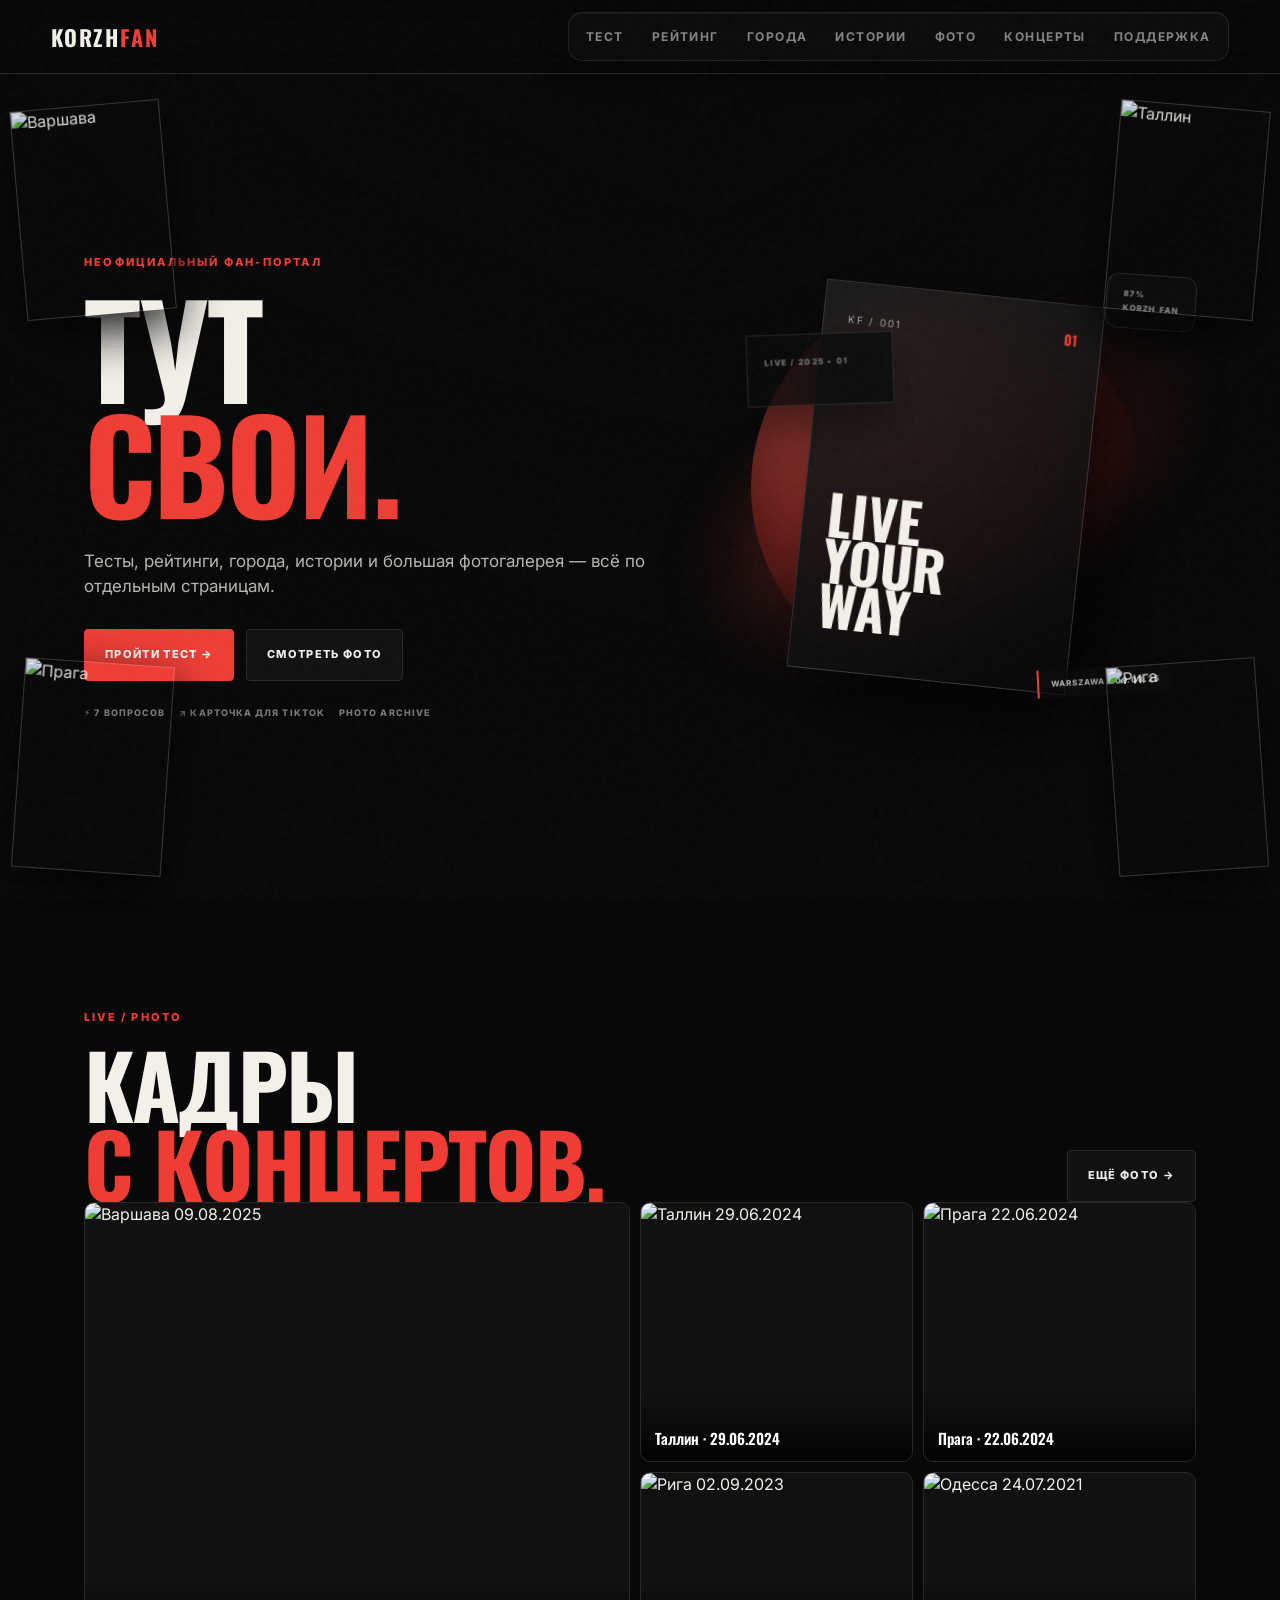
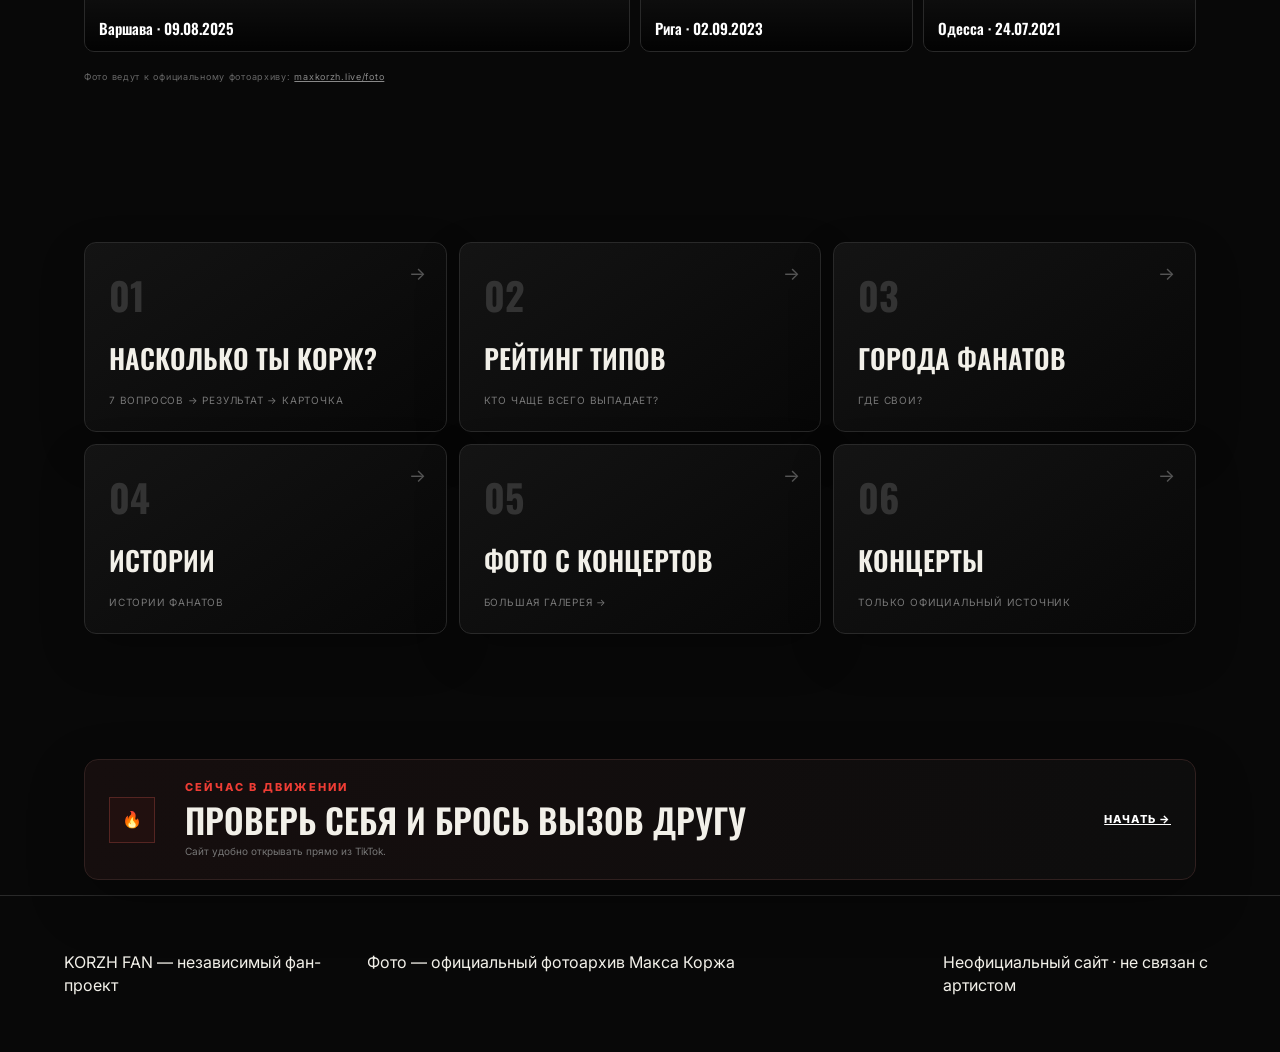
==== commit 94088620: "Upgrade KORZH FAN home visual design" ====
--- a/index.html
+++ b/index.html
@@ -1 +1 @@
-<!doctype html><html lang="ru"><head><meta charset="utf-8"><meta name="viewport" content="width=device-width,initial-scale=1,viewport-fit=cover"><meta name="theme-color" content="#090909"><meta name="description" content="KORZH FAN — независимый фанатский проект для поклонников Макса Коржа."><title>KORZH FAN — фанатский портал</title><link rel="preconnect" href="https://fonts.googleapis.com"><link rel="preconnect" href="https://fonts.gstatic.com" crossorigin><link href="https://fonts.googleapis.com/css2?family=Inter:wght@400;500;600;700;800;900&family=Oswald:wght@500;600;700&display=swap" rel="stylesheet"><link rel="stylesheet" href="style-v2.css"><link rel="stylesheet" href="photo-layer.css"><style>.portal-grid{display:grid;grid-template-columns:repeat(3,1fr);gap:12px;padding-top:40px}.portal-card{min-height:190px;border:1px solid #292929;background:linear-gradient(145deg,#151515,#0c0c0c);padding:24px;color:#f2f0e9;text-decoration:none;display:flex;flex-direction:column;justify-content:space-between;transition:.2s}.portal-card:hover{border-color:#ef3d35;transform:translateY(-4px)}.portal-card span{font:700 38px Oswald;color:#333}.portal-card strong{font:600 27px/1 Oswald}.portal-card small{color:#777;font-size:10px;letter-spacing:.08em;text-transform:uppercase}.home-photos{display:grid;grid-template-columns:2fr 1fr 1fr;grid-template-rows:260px 180px;gap:10px}.home-shot{margin:0;position:relative;overflow:hidden;border:1px solid #292929;background:#111}.home-shot:first-child{grid-row:span 2}.home-shot img{width:100%;height:100%;object-fit:cover;display:block;transition:.45s}.home-shot:hover img{transform:scale(1.05)}.home-shot figcaption{position:absolute;left:0;right:0;bottom:0;padding:35px 14px 12px;background:linear-gradient(transparent,#000d);font:600 15px Oswald;color:#fff}.corner-photo{position:fixed;width:150px;height:210px;object-fit:cover;z-index:4;border:1px solid #ffffff33;box-shadow:0 18px 45px #000;opacity:.9;transition:.3s}.corner-photo:hover{opacity:1;transform:scale(1.04) rotate(0deg)!important}.corner-tl{left:18px;top:105px;transform:rotate(-5deg)}.corner-tr{right:18px;top:105px;transform:rotate(5deg)}.corner-bl{left:18px;bottom:28px;transform:rotate(4deg)}.corner-br{right:18px;bottom:28px;transform:rotate(-4deg)}.photo-strip-title{display:flex;justify-content:space-between;align-items:end;gap:20px}.photo-strip-title h2{font-size:clamp(48px,7vw,88px)}.topbar nav a{white-space:nowrap}@media(max-width:1100px){.corner-photo{width:110px;height:155px}.corner-tl,.corner-tr{top:90px}.corner-bl,.corner-br{bottom:15px}}@media(max-width:900px){.portal-grid{grid-template-columns:1fr 1fr}.home-photos{grid-template-columns:1fr 1fr;grid-template-rows:240px 170px 170px}.home-shot:first-child{grid-row:span 2}}@media(max-width:800px){.topbar nav{display:none}.menu-open .topbar nav{display:flex;position:absolute;left:12px;right:12px;top:64px;flex-direction:column;padding:14px;background:#0b0b0bf2;border:1px solid #292929;z-index:20}.menu-open .topbar nav a{padding:10px}.corner-photo{width:82px;height:115px;opacity:.72}.corner-tl{left:6px;top:82px}.corner-tr{right:6px;top:82px}.corner-bl{left:6px;bottom:8px}.corner-br{right:6px;bottom:8px}.home-photos{grid-template-columns:1fr 1fr;grid-template-rows:210px 150px 150px}.home-shot:first-child{grid-column:span 2;grid-row:auto}}@media(max-width:600px){.portal-grid{grid-template-columns:1fr}.portal-card{min-height:150px}.lead{font-size:15px}.corner-photo{width:62px;height:88px}.corner-tl,.corner-tr{top:78px}.corner-bl,.corner-br{bottom:6px}.home-photos{grid-template-columns:1fr;grid-template-rows:250px 170px 170px 170px 170px}.home-shot:first-child{grid-column:auto}.home-shot figcaption{font-size:12px}}</style></head><body class="photo-page photo-home"><div class="noise"></div><img class="corner-photo corner-tl" src="https://maxkorzh.live/assets/cache_image/image/2025.08.09%20Max%20Korzh%20-%20PGE%20Narodowy%20-%20D.Wajda-16_600x0_90e.jpg" alt="Варшава"><img class="corner-photo corner-tr" src="https://maxkorzh.live/assets/cache_image/image/photos/tallin_29.06.24/JR20240629MaxKorzh-138_600x0_5ff.jpeg" alt="Таллин"><img class="corner-photo corner-bl" src="https://maxkorzh.live/assets/cache_image/image/photos/praha_22.06.24/anisimov_media%20285_600x0_5ff.jpeg" alt="Прага"><img class="corner-photo corner-br" src="https://maxkorzh.live/assets/cache_image/image/PPB-MAX-KORZH-2511560_600x0_90e.jpg" alt="Рига"><header class="topbar"><a class="brand" href="index.html">KORZH<span>FAN</span></a><nav><a href="test.html">Тест</a><a href="rating.html">Рейтинг</a><a href="cities.html">Города</a><a href="stories.html">Истории</a><a href="photos.html">Фото</a><a href="concerts.html">Концерты</a><a href="support.html">Поддержка</a></nav><button class="menu-btn" id="menuBtn">☰</button></header><main><section class="hero section"><div class="hero-copy"><p class="eyebrow">НЕОФИЦИАЛЬНЫЙ ФАН-ПОРТАЛ</p><h1>ТУТ<br><span>СВОИ.</span></h1><p class="lead">Тесты, рейтинги, города, истории и большая фотогалерея — всё по отдельным страницам.</p><div class="hero-actions"><a class="btn btn-primary" href="test.html">ПРОЙТИ ТЕСТ →</a><a class="btn btn-ghost" href="photos.html">СМОТРЕТЬ ФОТО</a></div><div class="viral-proof"><span>⚡ 7 ВОПРОСОВ</span><span>↗ КАРТОЧКА ДЛЯ TIKTOK</span><span>PHOTO ARCHIVE</span></div></div><div class="hero-art" aria-hidden="true"><div class="orb orb-a"></div><div class="orb orb-b"></div><div class="hero-card"><span>KF / 001</span><strong>LIVE<br>YOUR<br>WAY</strong><i>01</i></div></div></section><section class="section"><div class="photo-strip-title"><div><p class="eyebrow">LIVE / PHOTO</p><h2>КАДРЫ<br><em>С КОНЦЕРТОВ.</em></h2></div><a class="btn btn-ghost" href="photos.html">ЕЩЁ ФОТО →</a></div><div class="home-photos"><figure class="home-shot"><img src="https://maxkorzh.live/assets/cache_image/image/2025.08.09%20Max%20Korzh%20-%20PGE%20Narodowy%20-%20D.Wajda-16_600x0_90e.jpg" alt="Варшава 09.08.2025"><figcaption>Варшава · 09.08.2025</figcaption></figure><figure class="home-shot"><img src="https://maxkorzh.live/assets/cache_image/image/photos/tallin_29.06.24/JR20240629MaxKorzh-138_600x0_5ff.jpeg" alt="Таллин 29.06.2024"><figcaption>Таллин · 29.06.2024</figcaption></figure><figure class="home-shot"><img src="https://maxkorzh.live/assets/cache_image/image/photos/praha_22.06.24/anisimov_media%20285_600x0_5ff.jpeg" alt="Прага 22.06.2024"><figcaption>Прага · 22.06.2024</figcaption></figure><figure class="home-shot"><img src="https://maxkorzh.live/assets/cache_image/image/PPB-MAX-KORZH-2511560_600x0_90e.jpg" alt="Рига 02.09.2023"><figcaption>Рига · 02.09.2023</figcaption></figure><figure class="home-shot"><img src="https://maxkorzh.live/assets/cache_image/image/photos/odessa_24.07.2021/08-wOGcl4e9NK0_600x0_90e.jpg" alt="Одесса 24.07.2021"><figcaption>Одесса · 24.07.2021</figcaption></figure></div><p class="photo-credit">Фото ведут к официальному фотоархиву: <a href="https://maxkorzh.live/foto/" target="_blank" rel="noopener">maxkorzh.live/foto</a></p></section><section class="section portal-grid"><a class="portal-card" href="test.html"><span>01</span><strong>НАСКОЛЬКО ТЫ КОРЖ?</strong><small>7 вопросов → результат → карточка</small></a><a class="portal-card" href="rating.html"><span>02</span><strong>РЕЙТИНГ ТИПОВ</strong><small>Кто чаще всего выпадает?</small></a><a class="portal-card" href="cities.html"><span>03</span><strong>ГОРОДА ФАНАТОВ</strong><small>Где свои?</small></a><a class="portal-card" href="stories.html"><span>04</span><strong>ИСТОРИИ</strong><small>Истории фанатов</small></a><a class="portal-card" href="photos.html"><span>05</span><strong>ФОТО С КОНЦЕРТОВ</strong><small>Большая галерея →</small></a><a class="portal-card" href="concerts.html"><span>06</span><strong>КОНЦЕРТЫ</strong><small>Только официальный источник</small></a></section><section class="section live-strip"><div class="live-card"><div class="live-icon">🔥</div><div><p class="eyebrow">СЕЙЧАС В ДВИЖЕНИИ</p><h3>Проверь себя и брось вызов другу</h3><p>Сайт удобно открывать прямо из TikTok.</p></div><a class="text-btn" href="test.html">НАЧАТЬ →</a></div></section></main><footer class="footer"><span>KORZH FAN — независимый фан-проект</span><span>Фото — официальный фотоархив Макса Коржа</span><span>Неофициальный сайт · не связан с артистом</span></footer><script>document.getElementById('menuBtn').onclick=()=>document.body.classList.toggle('menu-open');document.querySelectorAll('nav a').forEach(a=>a.onclick=()=>document.body.classList.remove('menu-open'));</script></body></html>+<!doctype html><html lang="ru"><head><meta charset="utf-8"><meta name="viewport" content="width=device-width,initial-scale=1,viewport-fit=cover"><meta name="theme-color" content="#090909"><meta name="description" content="KORZH FAN — независимый фанатский проект для поклонников Макса Коржа."><title>KORZH FAN — фанатский портал</title><link rel="preconnect" href="https://fonts.googleapis.com"><link rel="preconnect" href="https://fonts.gstatic.com" crossorigin><link href="https://fonts.googleapis.com/css2?family=Inter:wght@400;500;600;700;800;900&family=Oswald:wght@500;600;700&display=swap" rel="stylesheet"><link rel="stylesheet" href="style-v2.css"><link rel="stylesheet" href="photo-layer.css"><link rel="stylesheet" href="premium-home.css"><style>.portal-grid{display:grid;grid-template-columns:repeat(3,1fr);gap:12px;padding-top:40px}.portal-card{min-height:190px;border:1px solid #292929;background:linear-gradient(145deg,#151515,#0c0c0c);padding:24px;color:#f2f0e9;text-decoration:none;display:flex;flex-direction:column;justify-content:space-between;transition:.2s}.portal-card:hover{border-color:#ef3d35;transform:translateY(-4px)}.portal-card span{font:700 38px Oswald;color:#333}.portal-card strong{font:600 27px/1 Oswald}.portal-card small{color:#777;font-size:10px;letter-spacing:.08em;text-transform:uppercase}.home-photos{display:grid;grid-template-columns:2fr 1fr 1fr;grid-template-rows:260px 180px;gap:10px}.home-shot{margin:0;position:relative;overflow:hidden;border:1px solid #292929;background:#111}.home-shot:first-child{grid-row:span 2}.home-shot img{width:100%;height:100%;object-fit:cover;display:block;transition:.45s}.home-shot:hover img{transform:scale(1.05)}.home-shot figcaption{position:absolute;left:0;right:0;bottom:0;padding:35px 14px 12px;background:linear-gradient(transparent,#000d);font:600 15px Oswald;color:#fff}.corner-photo{position:fixed;width:150px;height:210px;object-fit:cover;z-index:4;border:1px solid #ffffff33;box-shadow:0 18px 45px #000;opacity:.9;transition:.3s}.corner-photo:hover{opacity:1;transform:scale(1.04) rotate(0deg)!important}.corner-tl{left:18px;top:105px;transform:rotate(-5deg)}.corner-tr{right:18px;top:105px;transform:rotate(5deg)}.corner-bl{left:18px;bottom:28px;transform:rotate(4deg)}.corner-br{right:18px;bottom:28px;transform:rotate(-4deg)}.photo-strip-title{display:flex;justify-content:space-between;align-items:end;gap:20px}.photo-strip-title h2{font-size:clamp(48px,7vw,88px)}.topbar nav a{white-space:nowrap}@media(max-width:1100px){.corner-photo{width:110px;height:155px}.corner-tl,.corner-tr{top:90px}}@media(max-width:900px){.portal-grid{grid-template-columns:1fr 1fr}.home-photos{grid-template-columns:1fr 1fr;grid-template-rows:240px 170px 170px}.home-shot:first-child{grid-row:span 2}}@media(max-width:800px){.topbar nav{display:none}.menu-open .topbar nav{display:flex;position:absolute;left:12px;right:12px;top:64px;flex-direction:column;padding:14px;background:#0b0b0bf2;border:1px solid #292929;z-index:20}.menu-open .topbar nav a{padding:10px}.corner-photo{width:82px;height:115px;opacity:.72}.corner-tl{left:6px;top:82px}.corner-tr{right:6px;top:82px}.corner-bl{left:6px;bottom:8px}.corner-br{right:6px;bottom:8px}.home-photos{grid-template-columns:1fr 1fr;grid-template-rows:210px 150px 150px}.home-shot:first-child{grid-column:span 2;grid-row:auto}}@media(max-width:600px){.portal-grid{grid-template-columns:1fr}.portal-card{min-height:150px}.lead{font-size:15px}.corner-photo{width:62px;height:88px}.corner-tl,.corner-tr{top:78px}.corner-bl,.corner-br{bottom:6px}.home-photos{grid-template-columns:1fr;grid-template-rows:250px 170px 170px 170px 170px}.home-shot:first-child{grid-column:auto}.home-shot figcaption{font-size:12px}}</style></head><body class="photo-page photo-home"><div class="noise"></div><img class="corner-photo corner-tl" src="https://maxkorzh.live/assets/cache_image/image/2025.08.09%20Max%20Korzh%20-%20PGE%20Narodowy%20-%20D.Wajda-16_600x0_90e.jpg" alt="Варшава"><img class="corner-photo corner-tr" src="https://maxkorzh.live/assets/cache_image/image/photos/tallin_29.06.24/JR20240629MaxKorzh-138_600x0_5ff.jpeg" alt="Таллин"><img class="corner-photo corner-bl" src="https://maxkorzh.live/assets/cache_image/image/photos/praha_22.06.24/anisimov_media%20285_600x0_5ff.jpeg" alt="Прага"><img class="corner-photo corner-br" src="https://maxkorzh.live/assets/cache_image/image/PPB-MAX-KORZH-2511560_600x0_90e.jpg" alt="Рига"><header class="topbar"><a class="brand" href="index.html">KORZH<span>FAN</span></a><nav><a href="test.html">Тест</a><a href="rating.html">Рейтинг</a><a href="cities.html">Города</a><a href="stories.html">Истории</a><a href="photos.html">Фото</a><a href="concerts.html">Концерты</a><a href="support.html">Поддержка</a></nav><button class="menu-btn" id="menuBtn">☰</button></header><main><section class="hero section"><div class="hero-copy"><p class="eyebrow">НЕОФИЦИАЛЬНЫЙ ФАН-ПОРТАЛ</p><h1>ТУТ<br><span>СВОИ.</span></h1><p class="lead">Тесты, рейтинги, города, истории и большая фотогалерея — всё по отдельным страницам.</p><div class="hero-actions"><a class="btn btn-primary" data-track="cta_click" href="test.html">ПРОЙТИ ТЕСТ →</a><a class="btn btn-ghost" data-track="photo_cta" href="photos.html">СМОТРЕТЬ ФОТО</a></div><div class="viral-proof"><span>⚡ 7 ВОПРОСОВ</span><span>↗ КАРТОЧКА ДЛЯ TIKTOK</span><span>PHOTO ARCHIVE</span></div></div><div class="hero-art" aria-hidden="true"><div class="orb orb-a"></div><div class="orb orb-b"></div><div class="hero-card"><span>KF / 001</span><strong>LIVE<br>YOUR<br>WAY</strong><i>01</i></div></div></section><section class="section"><div class="photo-strip-title"><div><p class="eyebrow">LIVE / PHOTO</p><h2>КАДРЫ<br><em>С КОНЦЕРТОВ.</em></h2></div><a class="btn btn-ghost" data-track="photo_cta" href="photos.html">ЕЩЁ ФОТО →</a></div><div class="home-photos"><figure class="home-shot"><img src="https://maxkorzh.live/assets/cache_image/image/2025.08.09%20Max%20Korzh%20-%20PGE%20Narodowy%20-%20D.Wajda-16_600x0_90e.jpg" alt="Варшава 09.08.2025"><figcaption>Варшава · 09.08.2025</figcaption></figure><figure class="home-shot"><img src="https://maxkorzh.live/assets/cache_image/image/photos/tallin_29.06.24/JR20240629MaxKorzh-138_600x0_5ff.jpeg" alt="Таллин 29.06.2024"><figcaption>Таллин · 29.06.2024</figcaption></figure><figure class="home-shot"><img src="https://maxkorzh.live/assets/cache_image/image/photos/praha_22.06.24/anisimov_media%20285_600x0_5ff.jpeg" alt="Прага 22.06.2024"><figcaption>Прага · 22.06.2024</figcaption></figure><figure class="home-shot"><img src="https://maxkorzh.live/assets/cache_image/image/PPB-MAX-KORZH-2511560_600x0_90e.jpg" alt="Рига 02.09.2023"><figcaption>Рига · 02.09.2023</figcaption></figure><figure class="home-shot"><img src="https://maxkorzh.live/assets/cache_image/image/photos/odessa_24.07.2021/08-wOGcl4e9NK0_600x0_90e.jpg" alt="Одесса 24.07.2021"><figcaption>Одесса · 24.07.2021</figcaption></figure></div><p class="photo-credit">Фото ведут к официальному фотоархиву: <a href="https://maxkorzh.live/foto/" target="_blank" rel="noopener">maxkorzh.live/foto</a></p></section><section class="section portal-grid"><a class="portal-card" href="test.html"><span>01</span><strong>НАСКОЛЬКО ТЫ КОРЖ?</strong><small>7 вопросов → результат → карточка</small></a><a class="portal-card" href="rating.html"><span>02</span><strong>РЕЙТИНГ ТИПОВ</strong><small>Кто чаще всего выпадает?</small></a><a class="portal-card" href="cities.html"><span>03</span><strong>ГОРОДА ФАНАТОВ</strong><small>Где свои?</small></a><a class="portal-card" href="stories.html"><span>04</span><strong>ИСТОРИИ</strong><small>Истории фанатов</small></a><a class="portal-card" href="photos.html"><span>05</span><strong>ФОТО С КОНЦЕРТОВ</strong><small>Большая галерея →</small></a><a class="portal-card" href="concerts.html"><span>06</span><strong>КОНЦЕРТЫ</strong><small>Только официальный источник</small></a></section><section class="section live-strip"><div class="live-card"><div class="live-icon">🔥</div><div><p class="eyebrow">СЕЙЧАС В ДВИЖЕНИИ</p><h3>Проверь себя и брось вызов другу</h3><p>Сайт удобно открывать прямо из TikTok.</p></div><a class="text-btn" data-track="cta_click" href="test.html">НАЧАТЬ →</a></div></section></main><footer class="footer"><span>KORZH FAN — независимый фан-проект</span><span>Фото — официальный фотоархив Макса Коржа</span><span>Неофициальный сайт · не связан с артистом</span></footer><script src="https://cdn.jsdelivr.net/npm/@supabase/supabase-js@2"></script><script src="supabase-client.js"></script><script src="analytics.js"></script><script>document.getElementById('menuBtn').onclick=()=>document.body.classList.toggle('menu-open');document.querySelectorAll('nav a').forEach(a=>a.onclick=()=>document.body.classList.remove('menu-open'));</script></body></html>
--- a/photo-layer.css
+++ b/photo-layer.css
@@ -1 +1,2 @@
-.photo-page{position:relative;background:#080808}.photo-page:before{content:"";position:fixed;inset:74px 0 0;z-index:-2;background-position:center;background-size:cover;background-repeat:no-repeat;opacity:.26;filter:saturate(.8) contrast(1.08);transform:scale(1.02)}.photo-page:after{content:"";position:fixed;inset:74px 0 0;z-index:-1;background:linear-gradient(180deg,rgba(8,8,8,.18) 0%,rgba(8,8,8,.76) 48%,#080808 100%),linear-gradient(90deg,rgba(8,8,8,.72),rgba(8,8,8,.18) 55%,rgba(8,8,8,.72))}.photo-page .section{position:relative}.photo-page .page-hero{min-height:58vh;display:flex;flex-direction:column;justify-content:end}.photo-page .page-hero h1{text-shadow:0 8px 35px #000}.photo-page .quiz-card,.photo-page .result-card,.photo-page .rating-item,.photo-page .city-grid article,.photo-page .story,.photo-page .money-slot,.photo-page .concert-box{backdrop-filter:blur(8px);background:rgba(12,12,12,.82)}.photo-page .topbar{background:rgba(8,8,8,.72)}.photo-page.photo-home:before{background-image:url('https://maxkorzh.live/assets/cache_image/image/2025.08.09%20Max%20Korzh%20-%20PGE%20Narodowy%20-%20D.Wajda-16_600x0_90e.jpg')}.photo-page.photo-test:before{background-image:url('https://maxkorzh.live/assets/cache_image/image/photos/tallin_29.06.24/JR20240629MaxKorzh-138_600x0_5ff.jpeg')}.photo-page.photo-rating:before{background-image:url('https://maxkorzh.live/assets/cache_image/image/photos/praha_22.06.24/anisimov_media%20285_600x0_5ff.jpeg')}.photo-page.photo-cities:before{background-image:url('https://maxkorzh.live/assets/cache_image/image/photos/odessa_24.07.2021/08-wOGcl4e9NK0_600x0_90e.jpg')}.photo-page.photo-stories:before{background-image:url('https://maxkorzh.live/assets/cache_image/image/_eevinoifoto1_600x0_90e.jpg')}.photo-page.photo-concerts:before{background-image:url('https://maxkorzh.live/assets/cache_image/image/PPB-MAX-KORZH-2511560_600x0_90e.jpg')}.photo-page.photo-support:before{background-image:url('https://maxkorzh.live/assets/cache_image/image/photos/riga_02.09.23/IMG_7990_600x0_5ff.jpeg')}.photo-page .photo-credit{margin-top:18px;color:#666;font-size:9px;letter-spacing:.08em}.photo-page .photo-credit a{color:#888}.photo-page .photo-credit a:hover{color:#fff}@media(max-width:800px){.photo-page:before{inset:64px 0 0;opacity:.22}.photo-page:after{inset:64px 0 0}.photo-page .page-hero{min-height:52vh;padding-top:70px}.photo-page .photo-credit{font-size:8px}}+.photo-page{position:relative;background:#080808}.photo-page:before{content:"";position:fixed;inset:74px 0 0;z-index:-2;background-position:center;background-size:cover;background-repeat:no-repeat;opacity:.26;filter:saturate(.8) contrast(1.08);transform:scale(1.02)}.photo-page:after{content:"";position:fixed;inset:74px 0 0;z-index:-1;background:linear-gradient(180deg,rgba(8,8,8,.18) 0%,rgba(8,8,8,.76) 48%,#080808 100%),linear-gradient(90deg,rgba(8,8,8,.72),rgba(8,8,8,.18) 55%,rgba(8,8,8,.72))}.photo-page .section{position:relative}.photo-page .page-hero{min-height:58vh;display:flex;flex-direction:column;justify-content:end}.photo-page .page-hero h1{text-shadow:0 8px 35px #000}.photo-page .quiz-card,.photo-page .result-card,.photo-page .rating-item,.photo-page .city-grid article,.photo-page .story,.photo-page .money-slot,.photo-page .concert-box{backdrop-filter:blur(8px);background:rgba(12,12,12,.82)}.photo-page .topbar{background:rgba(8,8,8,.72)}.photo-page.photo-home:before{background-image:url('https://maxkorzh.live/assets/cache_image/image/2025.08.09%20Max%20Korzh%20-%20PGE%20Narodowy%20-%20D.Wajda-16_600x0_90e.jpg')}.photo-page.photo-test:before{background-image:url('https://maxkorzh.live/assets/cache_image/image/photos/tallin_29.06.24/JR20240629MaxKorzh-138_600x0_5ff.jpeg')}.photo-page.photo-rating:before{background-image:url('https://maxkorzh.live/assets/cache_image/image/photos/praha_22.06.24/anisimov_media%20285_600x0_5ff.jpeg')}.photo-page.photo-cities:before{background-image:url('https://maxkorzh.live/assets/cache_image/image/photos/odessa_24.07.2021/08-wOGcl4e9NK0_600x0_90e.jpg')}.photo-page.photo-stories:before{background-image:url('https://maxkorzh.live/assets/cache_image/image/_eevinoifoto1_600x0_90e.jpg')}.photo-page.photo-concerts:before{background-image:url('https://maxkorzh.live/assets/cache_image/image/PPB-MAX-KORZH-2511560_600x0_90e.jpg')}.photo-page.photo-support:before{background-image:url('https://maxkorzh.live/assets/cache_image/image/photos/riga_02.09.23/IMG_7990_600x0_5ff.jpeg')}.photo-page .photo-credit{margin-top:18px;color:#666;font-size:9px;letter-spacing:.08em}.photo-page .photo-credit a{color:#888}.photo-page .photo-credit a:hover{color:#fff}.photo-page .topbar nav{align-items:center;gap:4px;padding:5px;border:1px solid rgba(255,255,255,.09);border-radius:14px;background:rgba(15,15,15,.72);box-shadow:0 8px 30px rgba(0,0,0,.28),inset 0 1px rgba(255,255,255,.04);backdrop-filter:blur(18px)}.photo-page .topbar nav a{position:relative;padding:10px 12px;border-radius:9px;color:#858585;transition:color .2s ease,background .2s ease,transform .2s ease}.photo-page .topbar nav a:before{content:counter(navitem,decimal-leading-zero);counter-increment:navitem;position:absolute;top:3px;right:7px;font-size:6px;line-height:1;color:#555;opacity:0;transition:.2s}.photo-page .topbar nav{counter-reset:navitem}.photo-page .topbar nav a:hover{color:#fff;background:rgba(255,255,255,.055);transform:translateY(-1px)}.photo-page .topbar nav a.active{color:#fff;background:linear-gradient(135deg,rgba(239,61,53,.18),rgba(239,61,53,.06));box-shadow:inset 0 0 0 1px rgba(239,61,53,.18)}.photo-page .topbar nav a.active:after{content:"";position:absolute;left:11px;right:11px;bottom:4px;height:2px;border-radius:2px;background:#ef3d35;box-shadow:0 0 12px rgba(239,61,53,.7)}.photo-page .menu-btn{border:1px solid rgba(255,255,255,.1);border-radius:12px;background:rgba(17,17,17,.8);box-shadow:0 8px 24px rgba(0,0,0,.25),inset 0 1px rgba(255,255,255,.04);transition:.2s}.photo-page .menu-btn:hover{border-color:rgba(239,61,53,.45);background:rgba(30,16,16,.9)}
+@media(max-width:800px){.photo-page:before{inset:64px 0 0;opacity:.22}.photo-page:after{inset:64px 0 0}.photo-page .page-hero{min-height:52vh;padding-top:70px}.photo-page .photo-credit{font-size:8px}.photo-page .section{padding-left:16px;padding-right:16px}.photo-page .page-hero{min-height:auto;padding-top:54px;padding-bottom:46px}.photo-page .page-hero h1{font-size:clamp(52px,16vw,82px);line-height:.9}.photo-page .lead{font-size:15px;line-height:1.5;margin:20px 0}.photo-page .photo-credit{line-height:1.5}.photo-page .topbar{height:64px;padding-left:14px;padding-right:14px}.photo-page .menu-btn{width:44px;height:44px;display:grid;place-items:center;flex:0 0 44px;padding:0;line-height:1;position:relative;z-index:31;font-size:0}.photo-page .menu-btn:before{content:"";width:18px;height:12px;border-top:2px solid currentColor;border-bottom:2px solid currentColor;transition:.2s;box-shadow:inset 0 4px 0 -2px currentColor}.photo-page .topbar nav{display:none}.photo-page.menu-open .topbar nav{display:flex;position:absolute;left:12px;right:12px;top:72px;flex-direction:column;gap:4px;padding:10px;border:1px solid rgba(255,255,255,.11);border-radius:18px;background:linear-gradient(145deg,rgba(22,22,22,.97),rgba(9,9,9,.97));box-shadow:0 28px 70px rgba(0,0,0,.7),0 0 0 1px rgba(255,255,255,.025),inset 0 1px rgba(255,255,255,.06);backdrop-filter:blur(24px);z-index:30;overflow:hidden}.photo-page.menu-open .topbar nav:before{content:"KORZH FAN  /  NAVIGATION";display:block;padding:8px 12px 10px;color:#555;font-size:8px;font-weight:800;letter-spacing:.18em}.photo-page.menu-open .topbar nav a{display:flex;align-items:center;min-height:50px;padding:0 14px 0 48px;border:1px solid transparent;border-radius:11px;position:relative;color:#aaa;font-size:11px;letter-spacing:.12em;background:transparent;transform:none}.photo-page.menu-open .topbar nav a:before{content:counter(navitem,decimal-leading-zero);counter-increment:navitem;position:absolute;left:14px;top:50%;right:auto;transform:translateY(-50%);width:22px;height:22px;display:grid;place-items:center;border:1px solid #303030;border-radius:7px;color:#666;font-size:7px;opacity:1;background:#111}.photo-page.menu-open .topbar nav a:after{content:"→";position:absolute;right:14px;bottom:auto;left:auto;height:auto;background:none;box-shadow:none;color:#555;font-size:14px;opacity:0;transition:.2s}.photo-page.menu-open .topbar nav a:hover{color:#fff;background:rgba(255,255,255,.045);border-color:rgba(255,255,255,.07)}.photo-page.menu-open .topbar nav a:hover:after{opacity:1;color:#ef3d35}.photo-page.menu-open .topbar nav a.active{color:#fff;background:linear-gradient(90deg,rgba(239,61,53,.16),rgba(239,61,53,.035));border-color:rgba(239,61,53,.2)}.photo-page.menu-open .topbar nav a.active:before{border-color:rgba(239,61,53,.45);color:#ef3d35;background:#1a0d0d}.photo-page.menu-open .topbar nav a.active:after{opacity:1;color:#ef3d35}.photo-page.menu-open .menu-btn{color:#ef3d35;border-color:rgba(239,61,53,.35);background:rgba(30,12,12,.9)}.photo-page.menu-open .menu-btn:before{width:17px;height:17px;border:0;box-shadow:none;position:relative;transform:rotate(45deg)}.photo-page.menu-open .menu-btn:after{content:"";position:absolute;width:20px;height:2px;background:currentColor;transform:rotate(-45deg);box-shadow:0 0 10px rgba(239,61,53,.45)}.photo-page .quiz-wrap{padding-top:0}.photo-page .quiz-card,.photo-page .result-card{padding:20px 16px}.photo-page .answers{grid-template-columns:1fr}.photo-page .answer{min-height:58px}.photo-page .rating-grid,.photo-page .money-grid{grid-template-columns:1fr}.photo-page .city-grid{grid-template-columns:1fr 1fr}.photo-page .story-grid{grid-template-columns:1fr}.photo-page .concert-box{display:block;padding:22px 18px}.photo-page .concert-box .btn{width:100%;margin-top:20px}.photo-page .footer{grid-template-columns:1fr;padding:34px 16px;gap:12px}}@media(max-width:480px){.photo-page .section{padding-left:14px;padding-right:14px}.photo-page .page-hero{padding-top:40px;padding-bottom:36px}.photo-page .page-hero h1{font-size:clamp(48px,16vw,72px)}.photo-page .city-grid{grid-template-columns:1fr}.photo-page .city-grid article{min-height:92px;padding:16px}.photo-page .story{min-height:215px;padding:18px}}@media(prefers-reduced-motion:reduce){.photo-page:before{transform:none}}
--- a/premium-home.css
+++ b/premium-home.css
@@ -0,0 +1 @@
+.photo-page.photo-home .hero{isolation:isolate}.photo-page.photo-home .hero-art{perspective:1000px}.photo-page.photo-home .hero-card{animation:kfFloat 5s ease-in-out infinite;transform:rotate(6deg) translateZ(0);border-color:rgba(255,255,255,.14);background:linear-gradient(145deg,rgba(28,28,28,.92),rgba(6,6,6,.94));backdrop-filter:blur(18px)}.photo-page.photo-home .hero-card:before{content:"";position:absolute;left:-72px;top:54px;width:145px;height:70px;border:1px solid rgba(255,255,255,.12);background:rgba(10,10,10,.78);backdrop-filter:blur(16px);transform:rotate(-8deg);box-shadow:0 20px 45px rgba(0,0,0,.45)}.photo-page.photo-home .hero-card:after{content:"LIVE / 2025   •   01";position:absolute;left:-55px;top:79px;color:#777;font:800 8px Inter,sans-serif;letter-spacing:.16em;transform:rotate(-8deg)}.photo-page.photo-home .hero-art:before{content:"87%\A KORZH FAN";white-space:pre;position:absolute;right:0;top:68px;z-index:4;padding:13px 16px;border:1px solid rgba(255,255,255,.11);border-radius:12px;background:rgba(12,12,12,.76);backdrop-filter:blur(18px);color:#888;font:800 8px/1.7 Inter,sans-serif;letter-spacing:.14em;box-shadow:0 18px 45px rgba(0,0,0,.4);transform:rotate(4deg)}.photo-page.photo-home .hero-art:after{content:"WARSZAWA · 09.08.25";position:absolute;right:24px;bottom:72px;z-index:4;padding:9px 12px;border-left:2px solid #ef3d35;background:rgba(10,10,10,.74);color:#aaa;font:800 8px Inter,sans-serif;letter-spacing:.12em;box-shadow:0 12px 35px rgba(0,0,0,.35);transform:rotate(-3deg)}.photo-page.photo-home .orb-a{opacity:.82;filter:blur(.2px)}.photo-page.photo-home .portal-card{position:relative;overflow:hidden;border-radius:12px;background:linear-gradient(145deg,rgba(22,22,22,.9),rgba(8,8,8,.9));backdrop-filter:blur(12px);box-shadow:0 18px 45px rgba(0,0,0,.22);transition:transform .28s ease,border-color .28s ease,box-shadow .28s ease}.photo-page.photo-home .portal-card:after{content:"→";position:absolute;right:20px;top:18px;color:#555;font-size:18px;transition:.25s}.photo-page.photo-home .portal-card:hover{transform:translateY(-7px);border-color:rgba(239,61,53,.55);box-shadow:0 25px 60px rgba(0,0,0,.42)}.photo-page.photo-home .portal-card:hover:after{color:#ef3d35;transform:translateX(4px)}.photo-page.photo-home .home-shot{border-radius:10px}.photo-page.photo-home .live-card{border-radius:14px;backdrop-filter:blur(14px);box-shadow:0 20px 55px rgba(0,0,0,.28)}@keyframes kfFloat{0%,100%{transform:rotate(6deg) translateY(0)}50%{transform:rotate(4deg) translateY(-9px)}}@media(max-width:800px){.photo-page.photo-home .hero-art:before{right:2px;top:35px}.photo-page.photo-home .hero-art:after{right:8px;bottom:38px}.photo-page.photo-home .hero-card:before,.photo-page.photo-home .hero-card:after{display:none}.photo-page.photo-home .hero-card{animation:none}.photo-page.photo-home .portal-card{border-radius:10px}.photo-page.photo-home .live-card{border-radius:10px}}@media(prefers-reduced-motion:reduce){.photo-page.photo-home .hero-card{animation:none}}
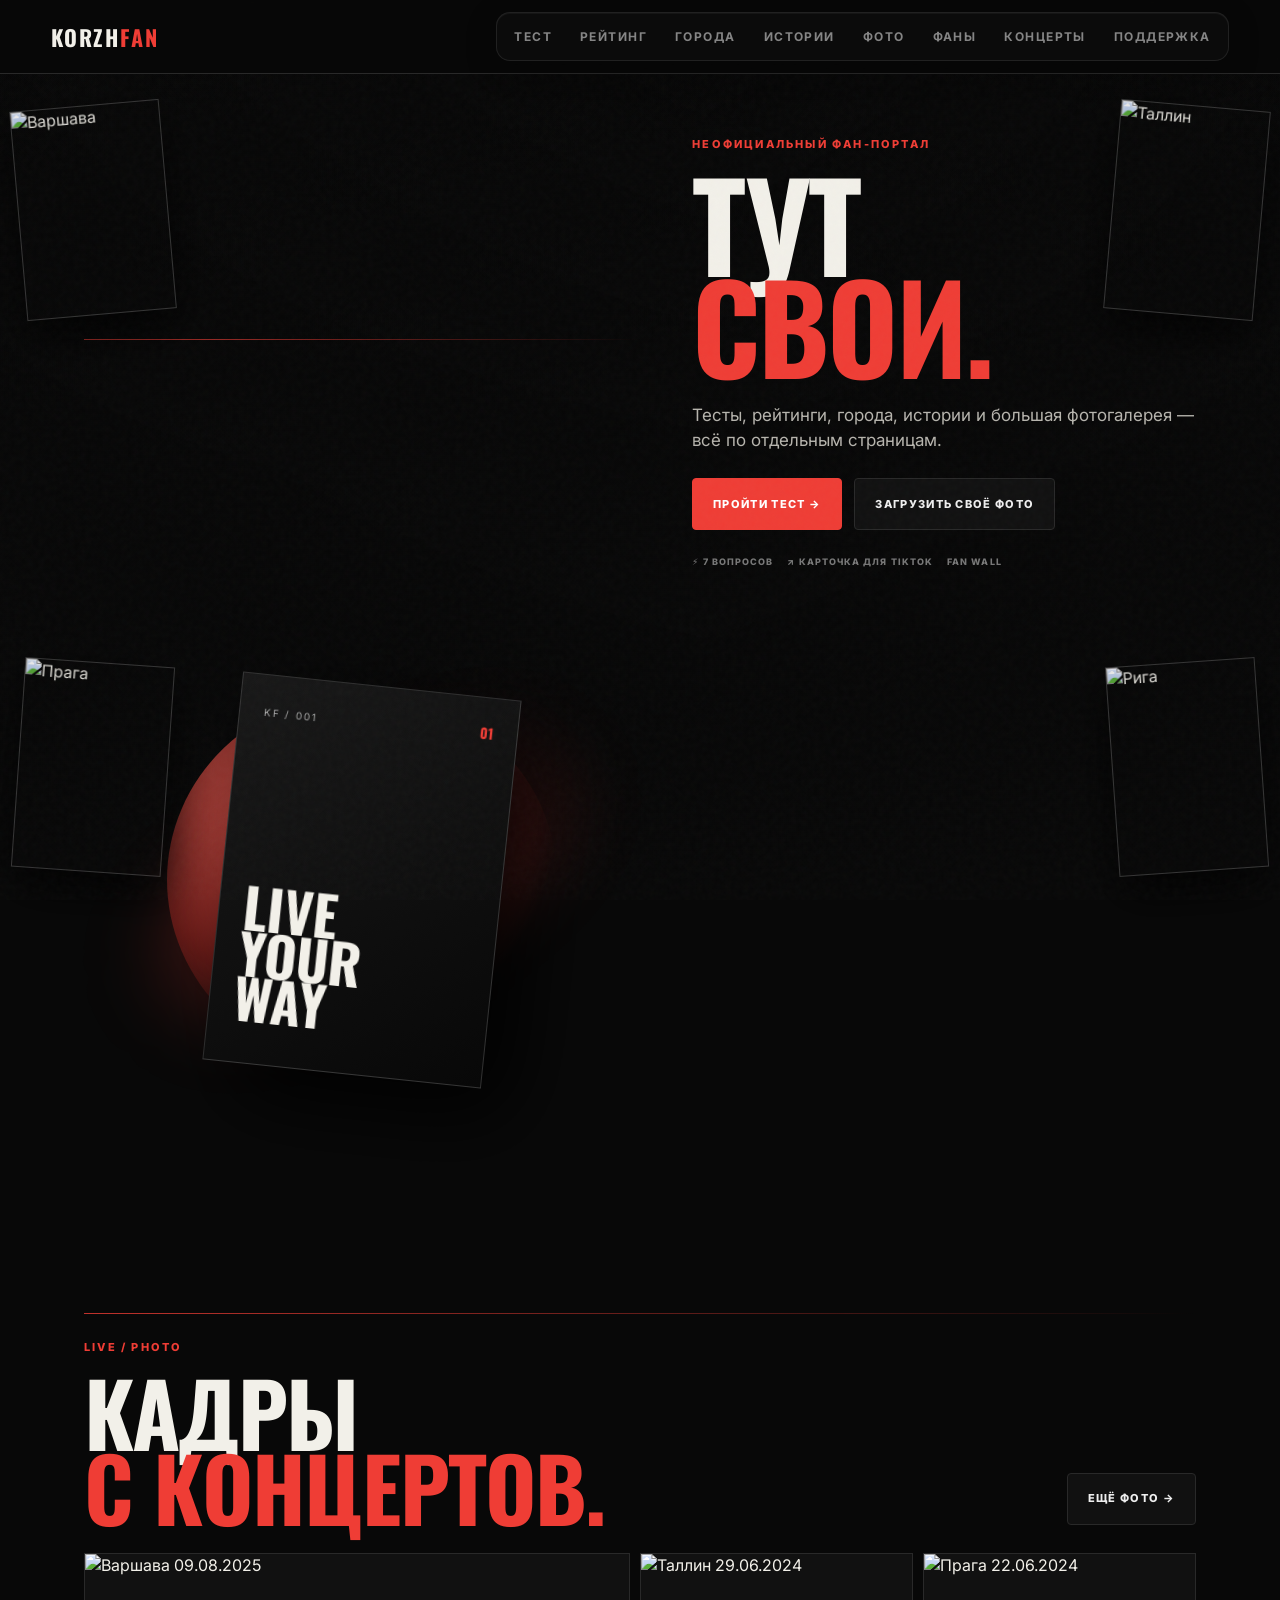
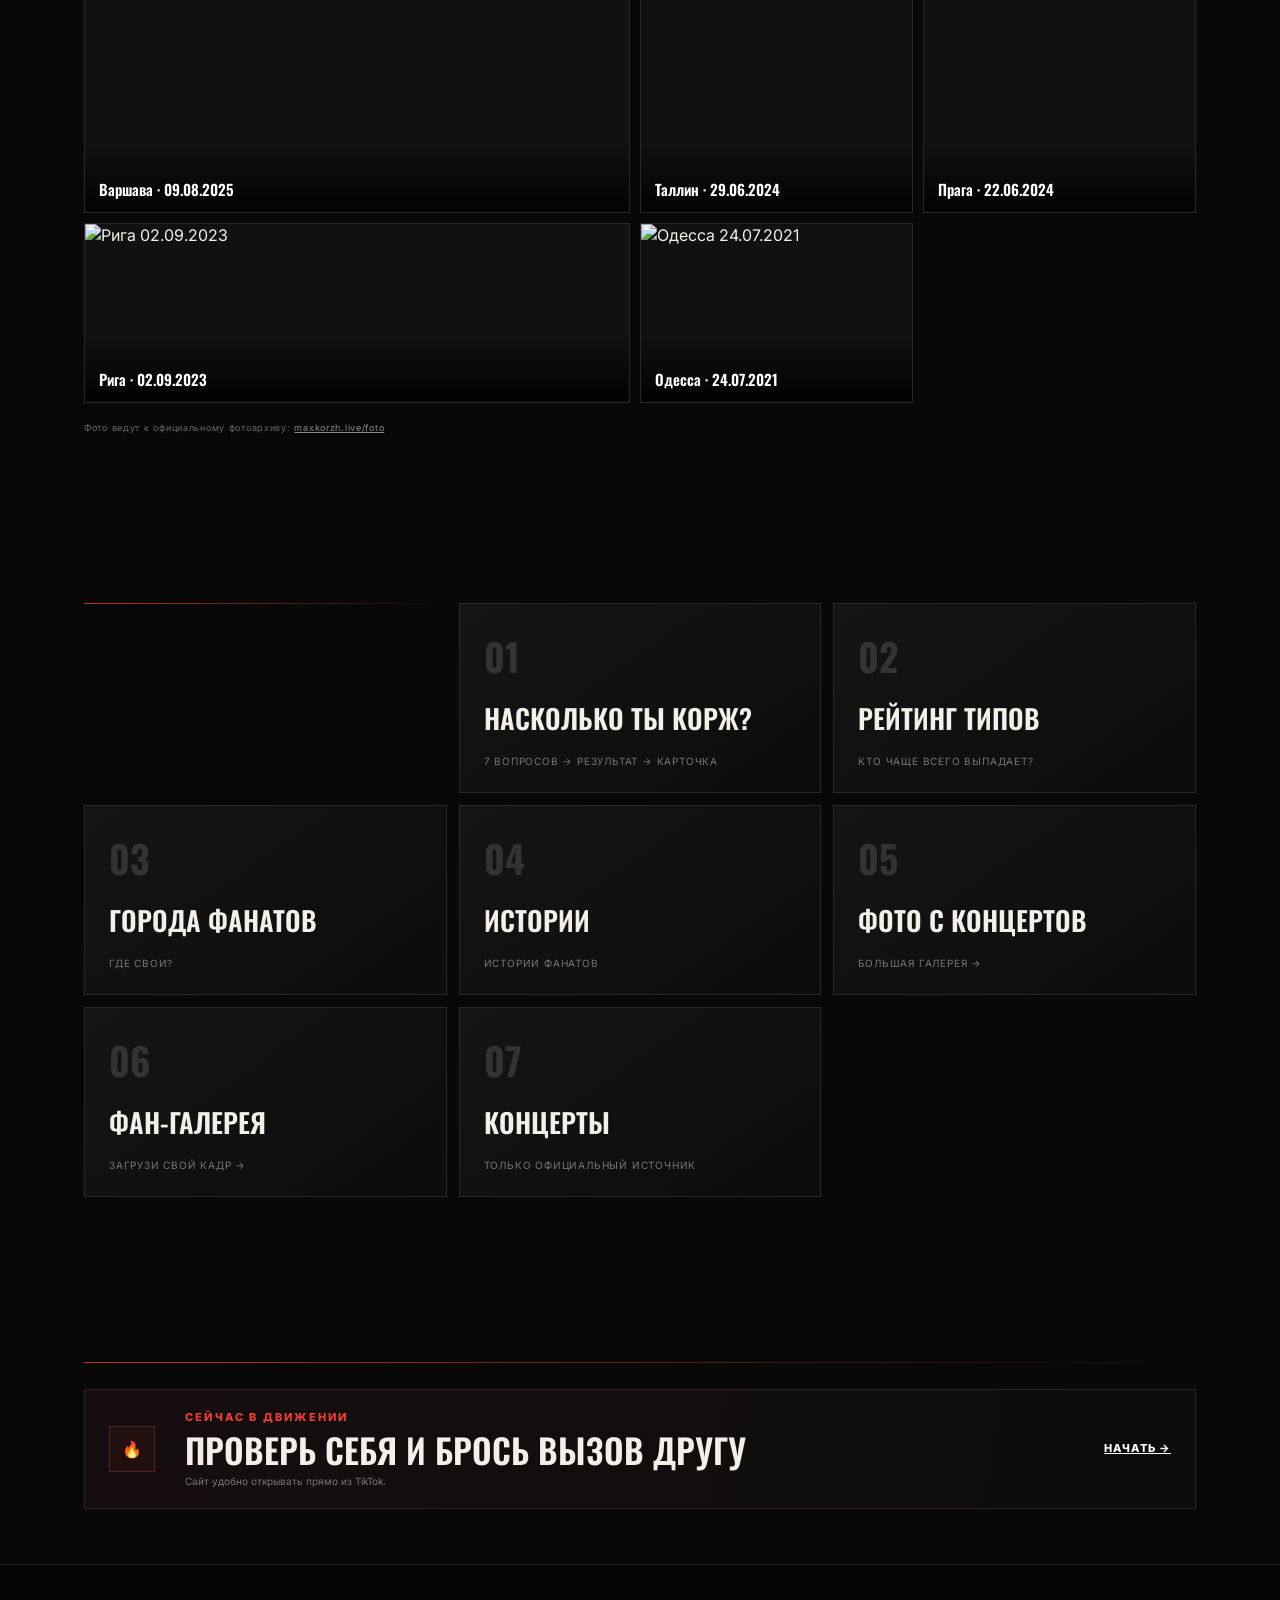
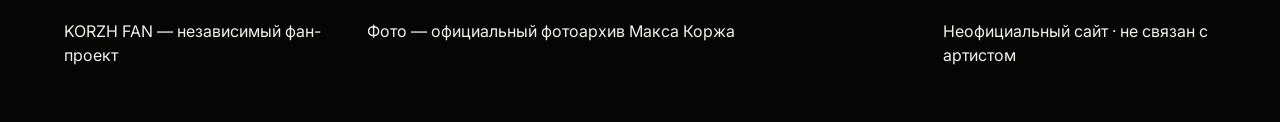
==== commit 609919fa: "Add fan gallery entry points to homepage" ====
--- a/index.html
+++ b/index.html
@@ -1 +1 @@
-<!doctype html><html lang="ru"><head><meta charset="utf-8"><meta name="viewport" content="width=device-width,initial-scale=1,viewport-fit=cover"><meta name="theme-color" content="#090909"><meta name="description" content="KORZH FAN — независимый фанатский проект для поклонников Макса Коржа."><title>KORZH FAN — фанатский портал</title><link rel="preconnect" href="https://fonts.googleapis.com"><link rel="preconnect" href="https://fonts.gstatic.com" crossorigin><link href="https://fonts.googleapis.com/css2?family=Inter:wght@400;500;600;700;800;900&family=Oswald:wght@500;600;700&display=swap" rel="stylesheet"><link rel="stylesheet" href="style-v2.css"><link rel="stylesheet" href="photo-layer.css"><link rel="stylesheet" href="premium-home.css"><style>.portal-grid{display:grid;grid-template-columns:repeat(3,1fr);gap:12px;padding-top:40px}.portal-card{min-height:190px;border:1px solid #292929;background:linear-gradient(145deg,#151515,#0c0c0c);padding:24px;color:#f2f0e9;text-decoration:none;display:flex;flex-direction:column;justify-content:space-between;transition:.2s}.portal-card:hover{border-color:#ef3d35;transform:translateY(-4px)}.portal-card span{font:700 38px Oswald;color:#333}.portal-card strong{font:600 27px/1 Oswald}.portal-card small{color:#777;font-size:10px;letter-spacing:.08em;text-transform:uppercase}.home-photos{display:grid;grid-template-columns:2fr 1fr 1fr;grid-template-rows:260px 180px;gap:10px}.home-shot{margin:0;position:relative;overflow:hidden;border:1px solid #292929;background:#111}.home-shot:first-child{grid-row:span 2}.home-shot img{width:100%;height:100%;object-fit:cover;display:block;transition:.45s}.home-shot:hover img{transform:scale(1.05)}.home-shot figcaption{position:absolute;left:0;right:0;bottom:0;padding:35px 14px 12px;background:linear-gradient(transparent,#000d);font:600 15px Oswald;color:#fff}.corner-photo{position:fixed;width:150px;height:210px;object-fit:cover;z-index:4;border:1px solid #ffffff33;box-shadow:0 18px 45px #000;opacity:.9;transition:.3s}.corner-photo:hover{opacity:1;transform:scale(1.04) rotate(0deg)!important}.corner-tl{left:18px;top:105px;transform:rotate(-5deg)}.corner-tr{right:18px;top:105px;transform:rotate(5deg)}.corner-bl{left:18px;bottom:28px;transform:rotate(4deg)}.corner-br{right:18px;bottom:28px;transform:rotate(-4deg)}.photo-strip-title{display:flex;justify-content:space-between;align-items:end;gap:20px}.photo-strip-title h2{font-size:clamp(48px,7vw,88px)}.topbar nav a{white-space:nowrap}@media(max-width:1100px){.corner-photo{width:110px;height:155px}.corner-tl,.corner-tr{top:90px}}@media(max-width:900px){.portal-grid{grid-template-columns:1fr 1fr}.home-photos{grid-template-columns:1fr 1fr;grid-template-rows:240px 170px 170px}.home-shot:first-child{grid-row:span 2}}@media(max-width:800px){.topbar nav{display:none}.menu-open .topbar nav{display:flex;position:absolute;left:12px;right:12px;top:64px;flex-direction:column;padding:14px;background:#0b0b0bf2;border:1px solid #292929;z-index:20}.menu-open .topbar nav a{padding:10px}.corner-photo{width:82px;height:115px;opacity:.72}.corner-tl{left:6px;top:82px}.corner-tr{right:6px;top:82px}.corner-bl{left:6px;bottom:8px}.corner-br{right:6px;bottom:8px}.home-photos{grid-template-columns:1fr 1fr;grid-template-rows:210px 150px 150px}.home-shot:first-child{grid-column:span 2;grid-row:auto}}@media(max-width:600px){.portal-grid{grid-template-columns:1fr}.portal-card{min-height:150px}.lead{font-size:15px}.corner-photo{width:62px;height:88px}.corner-tl,.corner-tr{top:78px}.corner-bl,.corner-br{bottom:6px}.home-photos{grid-template-columns:1fr;grid-template-rows:250px 170px 170px 170px 170px}.home-shot:first-child{grid-column:auto}.home-shot figcaption{font-size:12px}}</style></head><body class="photo-page photo-home"><div class="noise"></div><img class="corner-photo corner-tl" src="https://maxkorzh.live/assets/cache_image/image/2025.08.09%20Max%20Korzh%20-%20PGE%20Narodowy%20-%20D.Wajda-16_600x0_90e.jpg" alt="Варшава"><img class="corner-photo corner-tr" src="https://maxkorzh.live/assets/cache_image/image/photos/tallin_29.06.24/JR20240629MaxKorzh-138_600x0_5ff.jpeg" alt="Таллин"><img class="corner-photo corner-bl" src="https://maxkorzh.live/assets/cache_image/image/photos/praha_22.06.24/anisimov_media%20285_600x0_5ff.jpeg" alt="Прага"><img class="corner-photo corner-br" src="https://maxkorzh.live/assets/cache_image/image/PPB-MAX-KORZH-2511560_600x0_90e.jpg" alt="Рига"><header class="topbar"><a class="brand" href="index.html">KORZH<span>FAN</span></a><nav><a href="test.html">Тест</a><a href="rating.html">Рейтинг</a><a href="cities.html">Города</a><a href="stories.html">Истории</a><a href="photos.html">Фото</a><a href="concerts.html">Концерты</a><a href="support.html">Поддержка</a></nav><button class="menu-btn" id="menuBtn">☰</button></header><main><section class="hero section"><div class="hero-copy"><p class="eyebrow">НЕОФИЦИАЛЬНЫЙ ФАН-ПОРТАЛ</p><h1>ТУТ<br><span>СВОИ.</span></h1><p class="lead">Тесты, рейтинги, города, истории и большая фотогалерея — всё по отдельным страницам.</p><div class="hero-actions"><a class="btn btn-primary" data-track="cta_click" href="test.html">ПРОЙТИ ТЕСТ →</a><a class="btn btn-ghost" data-track="photo_cta" href="photos.html">СМОТРЕТЬ ФОТО</a></div><div class="viral-proof"><span>⚡ 7 ВОПРОСОВ</span><span>↗ КАРТОЧКА ДЛЯ TIKTOK</span><span>PHOTO ARCHIVE</span></div></div><div class="hero-art" aria-hidden="true"><div class="orb orb-a"></div><div class="orb orb-b"></div><div class="hero-card"><span>KF / 001</span><strong>LIVE<br>YOUR<br>WAY</strong><i>01</i></div></div></section><section class="section"><div class="photo-strip-title"><div><p class="eyebrow">LIVE / PHOTO</p><h2>КАДРЫ<br><em>С КОНЦЕРТОВ.</em></h2></div><a class="btn btn-ghost" data-track="photo_cta" href="photos.html">ЕЩЁ ФОТО →</a></div><div class="home-photos"><figure class="home-shot"><img src="https://maxkorzh.live/assets/cache_image/image/2025.08.09%20Max%20Korzh%20-%20PGE%20Narodowy%20-%20D.Wajda-16_600x0_90e.jpg" alt="Варшава 09.08.2025"><figcaption>Варшава · 09.08.2025</figcaption></figure><figure class="home-shot"><img src="https://maxkorzh.live/assets/cache_image/image/photos/tallin_29.06.24/JR20240629MaxKorzh-138_600x0_5ff.jpeg" alt="Таллин 29.06.2024"><figcaption>Таллин · 29.06.2024</figcaption></figure><figure class="home-shot"><img src="https://maxkorzh.live/assets/cache_image/image/photos/praha_22.06.24/anisimov_media%20285_600x0_5ff.jpeg" alt="Прага 22.06.2024"><figcaption>Прага · 22.06.2024</figcaption></figure><figure class="home-shot"><img src="https://maxkorzh.live/assets/cache_image/image/PPB-MAX-KORZH-2511560_600x0_90e.jpg" alt="Рига 02.09.2023"><figcaption>Рига · 02.09.2023</figcaption></figure><figure class="home-shot"><img src="https://maxkorzh.live/assets/cache_image/image/photos/odessa_24.07.2021/08-wOGcl4e9NK0_600x0_90e.jpg" alt="Одесса 24.07.2021"><figcaption>Одесса · 24.07.2021</figcaption></figure></div><p class="photo-credit">Фото ведут к официальному фотоархиву: <a href="https://maxkorzh.live/foto/" target="_blank" rel="noopener">maxkorzh.live/foto</a></p></section><section class="section portal-grid"><a class="portal-card" href="test.html"><span>01</span><strong>НАСКОЛЬКО ТЫ КОРЖ?</strong><small>7 вопросов → результат → карточка</small></a><a class="portal-card" href="rating.html"><span>02</span><strong>РЕЙТИНГ ТИПОВ</strong><small>Кто чаще всего выпадает?</small></a><a class="portal-card" href="cities.html"><span>03</span><strong>ГОРОДА ФАНАТОВ</strong><small>Где свои?</small></a><a class="portal-card" href="stories.html"><span>04</span><strong>ИСТОРИИ</strong><small>Истории фанатов</small></a><a class="portal-card" href="photos.html"><span>05</span><strong>ФОТО С КОНЦЕРТОВ</strong><small>Большая галерея →</small></a><a class="portal-card" href="concerts.html"><span>06</span><strong>КОНЦЕРТЫ</strong><small>Только официальный источник</small></a></section><section class="section live-strip"><div class="live-card"><div class="live-icon">🔥</div><div><p class="eyebrow">СЕЙЧАС В ДВИЖЕНИИ</p><h3>Проверь себя и брось вызов другу</h3><p>Сайт удобно открывать прямо из TikTok.</p></div><a class="text-btn" data-track="cta_click" href="test.html">НАЧАТЬ →</a></div></section></main><footer class="footer"><span>KORZH FAN — независимый фан-проект</span><span>Фото — официальный фотоархив Макса Коржа</span><span>Неофициальный сайт · не связан с артистом</span></footer><script src="https://cdn.jsdelivr.net/npm/@supabase/supabase-js@2"></script><script src="supabase-client.js"></script><script src="analytics.js"></script><script>document.getElementById('menuBtn').onclick=()=>document.body.classList.toggle('menu-open');document.querySelectorAll('nav a').forEach(a=>a.onclick=()=>document.body.classList.remove('menu-open'));</script></body></html>+<!doctype html><html lang="ru"><head><meta charset="utf-8"><meta name="viewport" content="width=device-width,initial-scale=1,viewport-fit=cover"><meta name="theme-color" content="#090909"><meta name="description" content="KORZH FAN — независимый фанатский проект для поклонников Макса Коржа."><title>KORZH FAN — фанатский портал</title><link rel="preconnect" href="https://fonts.googleapis.com"><link rel="preconnect" href="https://fonts.gstatic.com" crossorigin><link href="https://fonts.googleapis.com/css2?family=Inter:wght@400;500;600;700;800;900&family=Oswald:wght@500;600;700&display=swap" rel="stylesheet"><link rel="stylesheet" href="style-v2.css"><link rel="stylesheet" href="photo-layer.css"><link rel="stylesheet" href="premium-home.css"><style>.portal-grid{display:grid;grid-template-columns:repeat(3,1fr);gap:12px;padding-top:40px}.portal-card{min-height:190px;border:1px solid #292929;background:linear-gradient(145deg,#151515,#0c0c0c);padding:24px;color:#f2f0e9;text-decoration:none;display:flex;flex-direction:column;justify-content:space-between;transition:.2s}.portal-card:hover{border-color:#ef3d35;transform:translateY(-4px)}.portal-card span{font:700 38px Oswald;color:#333}.portal-card strong{font:600 27px/1 Oswald}.portal-card small{color:#777;font-size:10px;letter-spacing:.08em;text-transform:uppercase}.home-photos{display:grid;grid-template-columns:2fr 1fr 1fr;grid-template-rows:260px 180px;gap:10px}.home-shot{margin:0;position:relative;overflow:hidden;border:1px solid #292929;background:#111}.home-shot img{width:100%;height:100%;object-fit:cover;display:block;transition:.45s}.home-shot:hover img{transform:scale(1.05)}.home-shot figcaption{position:absolute;left:0;right:0;bottom:0;padding:35px 14px 12px;background:linear-gradient(transparent,#000d);font:600 15px Oswald;color:#fff}.corner-photo{position:fixed;width:150px;height:210px;object-fit:cover;z-index:4;border:1px solid #ffffff33;box-shadow:0 18px 45px #000;opacity:.9;transition:.3s}.corner-photo:hover{opacity:1;transform:scale(1.04) rotate(0deg)!important}.corner-tl{left:18px;top:105px;transform:rotate(-5deg)}.corner-tr{right:18px;top:105px;transform:rotate(5deg)}.corner-bl{left:18px;bottom:28px;transform:rotate(4deg)}.corner-br{right:18px;bottom:28px;transform:rotate(-4deg)}.photo-strip-title{display:flex;justify-content:space-between;align-items:end;gap:20px}.photo-strip-title h2{font-size:clamp(48px,7vw,88px)}.topbar nav a{white-space:nowrap}@media(max-width:1100px){.corner-photo{width:110px;height:155px}.corner-tl,.corner-tr{top:90px}}@media(max-width:900px){.portal-grid{grid-template-columns:1fr 1fr}.home-photos{grid-template-columns:1fr 1fr;grid-template-rows:240px 170px 170px}.home-shot:first-child{grid-row:span 2}}@media(max-width:800px){.topbar nav{display:none}.menu-open .topbar nav{display:flex;position:absolute;left:12px;right:12px;top:64px;flex-direction:column;padding:14px;background:#0b0b0bf2;border:1px solid #292929;z-index:20}.menu-open .topbar nav a{padding:10px}.corner-photo{width:82px;height:115px;opacity:.72}.corner-tl{left:6px;top:82px}.corner-tr{right:6px;top:82px}.corner-bl{left:6px;bottom:8px}.corner-br{right:6px;bottom:8px}.home-photos{grid-template-columns:1fr 1fr;grid-template-rows:210px 150px 150px}.home-shot:first-child{grid-column:span 2;grid-row:auto}}@media(max-width:600px){.portal-grid{grid-template-columns:1fr}.portal-card{min-height:150px}.lead{font-size:15px}.corner-photo{width:62px;height:88px}.corner-tl,.corner-tr{top:78px}.corner-bl,.corner-br{bottom:6px}.home-photos{grid-template-columns:1fr;grid-template-rows:250px 170px 170px 170px 170px}.home-shot:first-child{grid-column:auto}.home-shot figcaption{font-size:12px}}</style></head><body class="photo-page photo-home"><div class="noise"></div><img class="corner-photo corner-tl" src="https://maxkorzh.live/assets/cache_image/image/2025.08.09%20Max%20Korzh%20-%20PGE%20Narodowy%20-%20D.Wajda-16_600x0_90e.jpg" alt="Варшава"><img class="corner-photo corner-tr" src="https://maxkorzh.live/assets/cache_image/image/photos/tallin_29.06.24/JR20240629MaxKorzh-138_600x0_5ff.jpeg" alt="Таллин"><img class="corner-photo corner-bl" src="https://maxkorzh.live/assets/cache_image/image/photos/praha_22.06.24/anisimov_media%20285_600x0_5ff.jpeg" alt="Прага"><img class="corner-photo corner-br" src="https://maxkorzh.live/assets/cache_image/image/PPB-MAX-KORZH-2511560_600x0_90e.jpg" alt="Рига"><header class="topbar"><a class="brand" href="index.html">KORZH<span>FAN</span></a><nav><a href="test.html">Тест</a><a href="rating.html">Рейтинг</a><a href="cities.html">Города</a><a href="stories.html">Истории</a><a href="photos.html">Фото</a><a href="fan-gallery.html">ФАНЫ</a><a href="concerts.html">Концерты</a><a href="support.html">Поддержка</a></nav><button class="menu-btn" id="menuBtn">☰</button></header><main><section class="hero section"><div class="hero-copy"><p class="eyebrow">НЕОФИЦИАЛЬНЫЙ ФАН-ПОРТАЛ</p><h1>ТУТ<br><span>СВОИ.</span></h1><p class="lead">Тесты, рейтинги, города, истории и большая фотогалерея — всё по отдельным страницам.</p><div class="hero-actions"><a class="btn btn-primary" data-track="cta_click" href="test.html">ПРОЙТИ ТЕСТ →</a><a class="btn btn-ghost" data-track="photo_cta" href="fan-gallery.html">ЗАГРУЗИТЬ СВОЁ ФОТО</a></div><div class="viral-proof"><span>⚡ 7 ВОПРОСОВ</span><span>↗ КАРТОЧКА ДЛЯ TIKTOK</span><span>FAN WALL</span></div></div><div class="hero-art" aria-hidden="true"><div class="orb orb-a"></div><div class="orb orb-b"></div><div class="hero-card"><span>KF / 001</span><strong>LIVE<br>YOUR<br>WAY</strong><i>01</i></div></div></section><section class="section"><div class="photo-strip-title"><div><p class="eyebrow">LIVE / PHOTO</p><h2>КАДРЫ<br><em>С КОНЦЕРТОВ.</em></h2></div><a class="btn btn-ghost" data-track="photo_cta" href="photos.html">ЕЩЁ ФОТО →</a></div><div class="home-photos"><figure class="home-shot"><img src="https://maxkorzh.live/assets/cache_image/image/2025.08.09%20Max%20Korzh%20-%20PGE%20Narodowy%20-%20D.Wajda-16_600x0_90e.jpg" alt="Варшава 09.08.2025"><figcaption>Варшава · 09.08.2025</figcaption></figure><figure class="home-shot"><img src="https://maxkorzh.live/assets/cache_image/image/photos/tallin_29.06.24/JR20240629MaxKorzh-138_600x0_5ff.jpeg" alt="Таллин 29.06.2024"><figcaption>Таллин · 29.06.2024</figcaption></figure><figure class="home-shot"><img src="https://maxkorzh.live/assets/cache_image/image/photos/praha_22.06.24/anisimov_media%20285_600x0_5ff.jpeg" alt="Прага 22.06.2024"><figcaption>Прага · 22.06.2024</figcaption></figure><figure class="home-shot"><img src="https://maxkorzh.live/assets/cache_image/image/PPB-MAX-KORZH-2511560_600x0_90e.jpg" alt="Рига 02.09.2023"><figcaption>Рига · 02.09.2023</figcaption></figure><figure class="home-shot"><img src="https://maxkorzh.live/assets/cache_image/image/photos/odessa_24.07.2021/08-wOGcl4e9NK0_600x0_90e.jpg" alt="Одесса 24.07.2021"><figcaption>Одесса · 24.07.2021</figcaption></figure></div><p class="photo-credit">Фото ведут к официальному фотоархиву: <a href="https://maxkorzh.live/foto/" target="_blank" rel="noopener">maxkorzh.live/foto</a></p></section><section class="section portal-grid"><a class="portal-card" href="test.html"><span>01</span><strong>НАСКОЛЬКО ТЫ КОРЖ?</strong><small>7 вопросов → результат → карточка</small></a><a class="portal-card" href="rating.html"><span>02</span><strong>РЕЙТИНГ ТИПОВ</strong><small>Кто чаще всего выпадает?</small></a><a class="portal-card" href="cities.html"><span>03</span><strong>ГОРОДА ФАНАТОВ</strong><small>Где свои?</small></a><a class="portal-card" href="stories.html"><span>04</span><strong>ИСТОРИИ</strong><small>Истории фанатов</small></a><a class="portal-card" href="photos.html"><span>05</span><strong>ФОТО С КОНЦЕРТОВ</strong><small>Большая галерея →</small></a><a class="portal-card" href="fan-gallery.html"><span>06</span><strong>ФАН-ГАЛЕРЕЯ</strong><small>Загрузи свой кадр →</small></a><a class="portal-card" href="concerts.html"><span>07</span><strong>КОНЦЕРТЫ</strong><small>Только официальный источник</small></a></section><section class="section live-strip"><div class="live-card"><div class="live-icon">🔥</div><div><p class="eyebrow">СЕЙЧАС В ДВИЖЕНИИ</p><h3>Проверь себя и брось вызов другу</h3><p>Сайт удобно открывать прямо из TikTok.</p></div><a class="text-btn" data-track="cta_click" href="test.html">НАЧАТЬ →</a></div></section></main><footer class="footer"><span>KORZH FAN — независимый фан-проект</span><span>Фото — официальный фотоархив Макса Коржа</span><span>Неофициальный сайт · не связан с артистом</span></footer><script src="https://cdn.jsdelivr.net/npm/@supabase/supabase-js@2"></script><script src="supabase-client.js"></script><script src="analytics.js"></script><script>document.getElementById('menuBtn').onclick=()=>document.body.classList.toggle('menu-open');document.querySelectorAll('nav a').forEach(a=>a.onclick=()=>document.body.classList.remove('menu-open'));</script></body></html>
--- a/photo-layer.css
+++ b/photo-layer.css
@@ -1,2 +1,70 @@
 .photo-page{position:relative;background:#080808}.photo-page:before{content:"";position:fixed;inset:74px 0 0;z-index:-2;background-position:center;background-size:cover;background-repeat:no-repeat;opacity:.26;filter:saturate(.8) contrast(1.08);transform:scale(1.02)}.photo-page:after{content:"";position:fixed;inset:74px 0 0;z-index:-1;background:linear-gradient(180deg,rgba(8,8,8,.18) 0%,rgba(8,8,8,.76) 48%,#080808 100%),linear-gradient(90deg,rgba(8,8,8,.72),rgba(8,8,8,.18) 55%,rgba(8,8,8,.72))}.photo-page .section{position:relative}.photo-page .page-hero{min-height:58vh;display:flex;flex-direction:column;justify-content:end}.photo-page .page-hero h1{text-shadow:0 8px 35px #000}.photo-page .quiz-card,.photo-page .result-card,.photo-page .rating-item,.photo-page .city-grid article,.photo-page .story,.photo-page .money-slot,.photo-page .concert-box{backdrop-filter:blur(8px);background:rgba(12,12,12,.82)}.photo-page .topbar{background:rgba(8,8,8,.72)}.photo-page.photo-home:before{background-image:url('https://maxkorzh.live/assets/cache_image/image/2025.08.09%20Max%20Korzh%20-%20PGE%20Narodowy%20-%20D.Wajda-16_600x0_90e.jpg')}.photo-page.photo-test:before{background-image:url('https://maxkorzh.live/assets/cache_image/image/photos/tallin_29.06.24/JR20240629MaxKorzh-138_600x0_5ff.jpeg')}.photo-page.photo-rating:before{background-image:url('https://maxkorzh.live/assets/cache_image/image/photos/praha_22.06.24/anisimov_media%20285_600x0_5ff.jpeg')}.photo-page.photo-cities:before{background-image:url('https://maxkorzh.live/assets/cache_image/image/photos/odessa_24.07.2021/08-wOGcl4e9NK0_600x0_90e.jpg')}.photo-page.photo-stories:before{background-image:url('https://maxkorzh.live/assets/cache_image/image/_eevinoifoto1_600x0_90e.jpg')}.photo-page.photo-concerts:before{background-image:url('https://maxkorzh.live/assets/cache_image/image/PPB-MAX-KORZH-2511560_600x0_90e.jpg')}.photo-page.photo-support:before{background-image:url('https://maxkorzh.live/assets/cache_image/image/photos/riga_02.09.23/IMG_7990_600x0_5ff.jpeg')}.photo-page .photo-credit{margin-top:18px;color:#666;font-size:9px;letter-spacing:.08em}.photo-page .photo-credit a{color:#888}.photo-page .photo-credit a:hover{color:#fff}.photo-page .topbar nav{align-items:center;gap:4px;padding:5px;border:1px solid rgba(255,255,255,.09);border-radius:14px;background:rgba(15,15,15,.72);box-shadow:0 8px 30px rgba(0,0,0,.28),inset 0 1px rgba(255,255,255,.04);backdrop-filter:blur(18px)}.photo-page .topbar nav a{position:relative;padding:10px 12px;border-radius:9px;color:#858585;transition:color .2s ease,background .2s ease,transform .2s ease}.photo-page .topbar nav a:before{content:counter(navitem,decimal-leading-zero);counter-increment:navitem;position:absolute;top:3px;right:7px;font-size:6px;line-height:1;color:#555;opacity:0;transition:.2s}.photo-page .topbar nav{counter-reset:navitem}.photo-page .topbar nav a:hover{color:#fff;background:rgba(255,255,255,.055);transform:translateY(-1px)}.photo-page .topbar nav a.active{color:#fff;background:linear-gradient(135deg,rgba(239,61,53,.18),rgba(239,61,53,.06));box-shadow:inset 0 0 0 1px rgba(239,61,53,.18)}.photo-page .topbar nav a.active:after{content:"";position:absolute;left:11px;right:11px;bottom:4px;height:2px;border-radius:2px;background:#ef3d35;box-shadow:0 0 12px rgba(239,61,53,.7)}.photo-page .menu-btn{border:1px solid rgba(255,255,255,.1);border-radius:12px;background:rgba(17,17,17,.8);box-shadow:0 8px 24px rgba(0,0,0,.25),inset 0 1px rgba(255,255,255,.04);transition:.2s}.photo-page .menu-btn:hover{border-color:rgba(239,61,53,.45);background:rgba(30,16,16,.9)}
-@media(max-width:800px){.photo-page:before{inset:64px 0 0;opacity:.22}.photo-page:after{inset:64px 0 0}.photo-page .page-hero{min-height:52vh;padding-top:70px}.photo-page .photo-credit{font-size:8px}.photo-page .section{padding-left:16px;padding-right:16px}.photo-page .page-hero{min-height:auto;padding-top:54px;padding-bottom:46px}.photo-page .page-hero h1{font-size:clamp(52px,16vw,82px);line-height:.9}.photo-page .lead{font-size:15px;line-height:1.5;margin:20px 0}.photo-page .photo-credit{line-height:1.5}.photo-page .topbar{height:64px;padding-left:14px;padding-right:14px}.photo-page .menu-btn{width:44px;height:44px;display:grid;place-items:center;flex:0 0 44px;padding:0;line-height:1;position:relative;z-index:31;font-size:0}.photo-page .menu-btn:before{content:"";width:18px;height:12px;border-top:2px solid currentColor;border-bottom:2px solid currentColor;transition:.2s;box-shadow:inset 0 4px 0 -2px currentColor}.photo-page .topbar nav{display:none}.photo-page.menu-open .topbar nav{display:flex;position:absolute;left:12px;right:12px;top:72px;flex-direction:column;gap:4px;padding:10px;border:1px solid rgba(255,255,255,.11);border-radius:18px;background:linear-gradient(145deg,rgba(22,22,22,.97),rgba(9,9,9,.97));box-shadow:0 28px 70px rgba(0,0,0,.7),0 0 0 1px rgba(255,255,255,.025),inset 0 1px rgba(255,255,255,.06);backdrop-filter:blur(24px);z-index:30;overflow:hidden}.photo-page.menu-open .topbar nav:before{content:"KORZH FAN  /  NAVIGATION";display:block;padding:8px 12px 10px;color:#555;font-size:8px;font-weight:800;letter-spacing:.18em}.photo-page.menu-open .topbar nav a{display:flex;align-items:center;min-height:50px;padding:0 14px 0 48px;border:1px solid transparent;border-radius:11px;position:relative;color:#aaa;font-size:11px;letter-spacing:.12em;background:transparent;transform:none}.photo-page.menu-open .topbar nav a:before{content:counter(navitem,decimal-leading-zero);counter-increment:navitem;position:absolute;left:14px;top:50%;right:auto;transform:translateY(-50%);width:22px;height:22px;display:grid;place-items:center;border:1px solid #303030;border-radius:7px;color:#666;font-size:7px;opacity:1;background:#111}.photo-page.menu-open .topbar nav a:after{content:"→";position:absolute;right:14px;bottom:auto;left:auto;height:auto;background:none;box-shadow:none;color:#555;font-size:14px;opacity:0;transition:.2s}.photo-page.menu-open .topbar nav a:hover{color:#fff;background:rgba(255,255,255,.045);border-color:rgba(255,255,255,.07)}.photo-page.menu-open .topbar nav a:hover:after{opacity:1;color:#ef3d35}.photo-page.menu-open .topbar nav a.active{color:#fff;background:linear-gradient(90deg,rgba(239,61,53,.16),rgba(239,61,53,.035));border-color:rgba(239,61,53,.2)}.photo-page.menu-open .topbar nav a.active:before{border-color:rgba(239,61,53,.45);color:#ef3d35;background:#1a0d0d}.photo-page.menu-open .topbar nav a.active:after{opacity:1;color:#ef3d35}.photo-page.menu-open .menu-btn{color:#ef3d35;border-color:rgba(239,61,53,.35);background:rgba(30,12,12,.9)}.photo-page.menu-open .menu-btn:before{width:17px;height:17px;border:0;box-shadow:none;position:relative;transform:rotate(45deg)}.photo-page.menu-open .menu-btn:after{content:"";position:absolute;width:20px;height:2px;background:currentColor;transform:rotate(-45deg);box-shadow:0 0 10px rgba(239,61,53,.45)}.photo-page .quiz-wrap{padding-top:0}.photo-page .quiz-card,.photo-page .result-card{padding:20px 16px}.photo-page .answers{grid-template-columns:1fr}.photo-page .answer{min-height:58px}.photo-page .rating-grid,.photo-page .money-grid{grid-template-columns:1fr}.photo-page .city-grid{grid-template-columns:1fr 1fr}.photo-page .story-grid{grid-template-columns:1fr}.photo-page .concert-box{display:block;padding:22px 18px}.photo-page .concert-box .btn{width:100%;margin-top:20px}.photo-page .footer{grid-template-columns:1fr;padding:34px 16px;gap:12px}}@media(max-width:480px){.photo-page .section{padding-left:14px;padding-right:14px}.photo-page .page-hero{padding-top:40px;padding-bottom:36px}.photo-page .page-hero h1{font-size:clamp(48px,16vw,72px)}.photo-page .city-grid{grid-template-columns:1fr}.photo-page .city-grid article{min-height:92px;padding:16px}.photo-page .story{min-height:215px;padding:18px}}@media(prefers-reduced-motion:reduce){.photo-page:before{transform:none}}+@media(max-width:800px){.photo-page:before{inset:64px 0 0;opacity:.22}.photo-page:after{inset:64px 0 0}.photo-page .page-hero{min-height:52vh;padding-top:70px}.photo-page .photo-credit{font-size:8px}.photo-page .section{padding-left:16px;padding-right:16px}.photo-page .page-hero{min-height:auto;padding-top:54px;padding-bottom:46px}.photo-page .page-hero h1{font-size:clamp(52px,16vw,82px);line-height:.9}.photo-page .lead{font-size:15px;line-height:1.5;margin:20px 0}.photo-page .photo-credit{line-height:1.5}.photo-page .topbar{height:64px;padding-left:14px;padding-right:14px}.photo-page .menu-btn{width:44px;height:44px;display:grid;place-items:center;flex:0 0 44px;padding:0;line-height:1;position:relative;z-index:31;font-size:0}.photo-page .menu-btn:before{content:"";width:18px;height:12px;border-top:2px solid currentColor;border-bottom:2px solid currentColor;transition:.2s;box-shadow:inset 0 4px 0 -2px currentColor}.photo-page .topbar nav{display:none}.photo-page.menu-open .topbar nav{display:flex;position:absolute;left:12px;right:12px;top:72px;flex-direction:column;gap:4px;padding:10px;border:1px solid rgba(255,255,255,.11);border-radius:18px;background:linear-gradient(145deg,rgba(22,22,22,.97),rgba(9,9,9,.97));box-shadow:0 28px 70px rgba(0,0,0,.7),0 0 0 1px rgba(255,255,255,.025),inset 0 1px rgba(255,255,255,.06);backdrop-filter:blur(24px);z-index:30;overflow:hidden}.photo-page.menu-open .topbar nav:before{content:"KORZH FAN  /  NAVIGATION";display:block;padding:8px 12px 10px;color:#555;font-size:8px;font-weight:800;letter-spacing:.18em}.photo-page.menu-open .topbar nav a{display:flex;align-items:center;min-height:50px;padding:0 14px 0 48px;border:1px solid transparent;border-radius:11px;position:relative;color:#aaa;font-size:11px;letter-spacing:.12em;background:transparent;transform:none}.photo-page.menu-open .topbar nav a:before{content:counter(navitem,decimal-leading-zero);counter-increment:navitem;position:absolute;left:14px;top:50%;right:auto;transform:translateY(-50%);width:22px;height:22px;display:grid;place-items:center;border:1px solid #303030;border-radius:7px;color:#666;font-size:7px;opacity:1;background:#111}.photo-page.menu-open .topbar nav a:after{content:"→";position:absolute;right:14px;bottom:auto;left:auto;height:auto;background:none;box-shadow:none;color:#555;font-size:14px;opacity:0;transition:.2s}.photo-page.menu-open .topbar nav a:hover{color:#fff;background:rgba(255,255,255,.045);border-color:rgba(255,255,255,.07)}.photo-page.menu-open .topbar nav a:hover:after{opacity:1;color:#ef3d35}.photo-page.menu-open .topbar nav a.active{color:#fff;background:linear-gradient(90deg,rgba(239,61,53,.16),rgba(239,61,53,.035));border-color:rgba(239,61,53,.2)}.photo-page.menu-open .topbar nav a.active:before{border-color:rgba(239,61,53,.45);color:#ef3d35;background:#1a0d0d}.photo-page.menu-open .topbar nav a.active:after{opacity:1;color:#ef3d35}.photo-page.menu-open .menu-btn{color:#ef3d35;border-color:rgba(239,61,53,.35);background:rgba(30,12,12,.9)}.photo-page.menu-open .menu-btn:before{width:17px;height:17px;border:0;box-shadow:none;position:relative;transform:rotate(45deg)}.photo-page.menu-open .menu-btn:after{content:"";position:absolute;width:20px;height:2px;background:currentColor;transform:rotate(-45deg);box-shadow:0 0 10px rgba(239,61,53,.45)}.photo-page .quiz-wrap{padding-top:0}.photo-page .quiz-card,.photo-page .result-card{padding:20px 16px}.photo-page .answers{grid-template-columns:1fr}.photo-page .answer{min-height:58px}.photo-page .rating-grid,.photo-page .money-grid{grid-template-columns:1fr}.photo-page .city-grid{grid-template-columns:1fr 1fr}.photo-page .story-grid{grid-template-columns:1fr}.photo-page .concert-box{display:block;padding:22px 18px}.photo-page .concert-box .btn{width:100%;margin-top:20px}.photo-page .footer{grid-template-columns:1fr;padding:34px 16px;gap:12px}}@media(max-width:480px){.photo-page .section{padding-left:14px;padding-right:14px}.photo-page .page-hero{padding-top:40px;padding-bottom:36px}.photo-page .page-hero h1{font-size:clamp(48px,16vw,72px)}.photo-page .city-grid{grid-template-columns:1fr}.photo-page .city-grid article{min-height:92px;padding:16px}.photo-page .story{min-height:215px;padding:18px}}@media(prefers-reduced-motion:reduce){.photo-page:before{transform:none}}
+/* KORZH FAN 2.0 — shared editorial layer */
+.photo-page .page-hero{padding-top:110px;padding-bottom:72px;overflow:hidden}.photo-page .page-hero:before{content:'KORZH FAN';position:absolute;right:-2vw;bottom:-35px;font:800 clamp(100px,20vw,310px)/.75 Oswald,sans-serif;letter-spacing:-.06em;color:rgba(255,255,255,.025);pointer-events:none}.photo-page .page-hero h1{position:relative;z-index:1;letter-spacing:-.045em}.photo-page .page-hero h1 em{color:#ef3d35;font-style:normal}.photo-page .page-hero .lead,.photo-page .photo-credit{position:relative;z-index:1}.photo-page .section:not(.page-hero):before{content:'';display:block;height:1px;background:linear-gradient(90deg,#ef3d35,transparent);margin-bottom:26px;opacity:.8}.photo-page .btn{transition:transform .25s,box-shadow .25s,border-color .25s}.photo-page .btn:hover{transform:translateY(-3px);box-shadow:0 14px 40px rgba(0,0,0,.35)}.photo-page .footer{border-top:1px solid rgba(255,255,255,.10);background:#050505}.photo-page .rating-grid{gap:12px}.photo-page .rating-item{border-radius:4px;transition:.25s;box-shadow:0 20px 70px rgba(0,0,0,.22)}.photo-page .rating-item:hover{transform:translateX(5px);border-color:rgba(239,61,53,.45)}.photo-page .rating-item .rating-name{font:600 25px Oswald,sans-serif}.photo-page .rating-item .rank{color:#ef3d35}.photo-page .rating-bar{overflow:hidden}.photo-page .rating-bar i{background:linear-gradient(90deg,#ef3d35,#ff817b)}.photo-page .story-form,.photo-page .story-card,.photo-page .money-slot,.photo-page .concert-box,.photo-page .quiz-card,.photo-page .result-card{box-shadow:0 20px 70px rgba(0,0,0,.25);border-color:rgba(255,255,255,.10);border-radius:4px}.photo-page .story-form input,.photo-page .story-form textarea{border-color:#292929;transition:.2s}.photo-page .story-form input:focus,.photo-page .story-form textarea:focus{outline:none;border-color:#ef3d35;box-shadow:0 0 0 3px rgba(239,61,53,.08)}.photo-page .money-grid{gap:12px}.photo-page .money-slot{min-height:230px;padding:28px;transition:.25s}.photo-page .money-slot:hover{transform:translateY(-5px);border-color:rgba(239,61,53,.45)}.photo-page .money-slot span{color:#ef3d35}.photo-page .money-slot h3{margin-top:55px}.photo-page .concert-box{background:radial-gradient(circle at 85% 20%,rgba(239,61,53,.15),transparent 30%),linear-gradient(135deg,#111,#080808)}.photo-page .concert-box h2 em{color:#ef3d35;font-style:normal}.photo-page .gallery .shot{border-color:rgba(255,255,255,.10);border-radius:3px;box-shadow:0 15px 45px rgba(0,0,0,.2)}.city-system{display:grid;grid-template-columns:1.15fr .85fr;gap:14px}.city-picker,.city-stats{background:linear-gradient(145deg,rgba(255,255,255,.045),rgba(255,255,255,.012));border:1px solid rgba(255,255,255,.10);padding:clamp(22px,4vw,42px);border-radius:4px}.city-picker h2,.city-stats h2{font:600 clamp(38px,5vw,64px)/.9 Oswald;margin:0 0 12px}.city-picker h2 em,.city-stats h2 em{color:#ef3d35;font-style:normal}.city-search{width:100%;box-sizing:border-box;background:#080808;border:1px solid #303030;color:#fff;padding:15px 16px;font:14px Oswald;margin:20px 0 10px}.city-search:focus{outline:none;border-color:#ef3d35}.city-list{display:grid;grid-template-columns:repeat(2,1fr);gap:8px;max-height:380px;overflow:auto}.city-option{display:flex;justify-content:space-between;align-items:center;gap:8px;background:#0d0d0d;border:1px solid #242424;color:#ddd;padding:13px 14px;cursor:pointer;text-align:left;transition:.2s}.city-option:hover,.city-option.selected{border-color:#ef3d35;background:#15100f}.city-option b{font:600 18px Oswald}.city-option span{font:10px monospace;color:#777}.city-save{margin-top:12px;width:100%}.city-current{font-size:11px;color:#777;margin-top:12px}.city-total{font:800 clamp(65px,10vw,130px)/.8 Oswald;color:#f4f4f1;margin:20px 0}.city-total small{display:block;font:10px monospace;color:#777;line-height:1.3;margin-top:14px}.city-leader{display:grid;gap:8px;margin-top:20px}.city-row{display:grid;grid-template-columns:32px 1fr auto;gap:10px;align-items:center;padding:11px 0;border-bottom:1px solid #202020}.city-row .num{color:#ef3d35;font:700 13px monospace}.city-row b{font:600 17px Oswald}.city-row span{font:10px monospace;color:#777}.city-note{margin-top:16px;color:#666;font-size:10px;line-height:1.5}@media(max-width:800px){.photo-page .page-hero{min-height:auto;padding-top:80px;padding-bottom:50px}.photo-page .money-grid,.city-system{grid-template-columns:1fr}.photo-page .concert-box{display:block}.photo-page .concert-box .btn{margin-top:20px}.city-list{grid-template-columns:1fr}}@media(prefers-reduced-motion:reduce){.photo-page *,.city-system *{transition:none!important;animation:none!important}}
+/* MOBILE COMPACT PATCH — keep every page short, dense and touch-friendly */
+@media(max-width:800px){
+  .photo-page .section{padding-top:46px;padding-bottom:46px}
+  .photo-page .page-hero{padding-top:34px!important;padding-bottom:30px!important;min-height:0!important}
+  .photo-page .page-hero:before{font-size:clamp(86px,28vw,170px);bottom:-18px}
+  .photo-page .page-hero h1{font-size:clamp(42px,13vw,68px)!important;line-height:.88}
+  .photo-page .page-hero .lead{font-size:14px;line-height:1.42;margin:14px 0}
+  .photo-page .photo-credit{margin-top:10px;font-size:8px}
+  .photo-page .section:not(.page-hero):before{margin-bottom:16px}
+  .photo-page .section-head{margin-bottom:26px}
+  .photo-page .section-head h2,.photo-page .intro-grid h2{font-size:clamp(42px,12vw,66px)}
+  .photo-page .quiz-card,.photo-page .result-card{padding:16px 14px}
+  .photo-page .question{font-size:30px;line-height:.96;margin-bottom:20px}
+  .photo-page .answer{min-height:52px;padding:12px 13px;font-size:12px}
+  .photo-page .result-score{font-size:72px}
+  .photo-page .result-card h2{font-size:clamp(38px,11vw,58px)}
+  .photo-page .rating-grid{gap:8px}
+  .photo-page .rating-item{padding:13px 12px;min-height:112px;grid-template-columns:32px 1fr}
+  .photo-page .rating-item .rank{font-size:22px}
+  .photo-page .rating-item .rating-name{font-size:19px;margin-top:0}
+  .photo-page .rating-item .rating-count{font-size:8px;margin-top:5px}
+  .photo-page .rating-item .rating-bar{height:3px;margin-top:8px}
+  .photo-page .money-grid{gap:8px}
+  .photo-page .money-slot{min-height:150px;padding:16px}
+  .photo-page .money-slot svg{width:18px;height:18px;right:14px;top:14px}
+  .photo-page .money-slot h3{font-size:22px;margin:34px 0 6px}
+  .photo-page .money-slot p{font-size:10px}
+  .photo-page .story-grid{gap:8px}
+  .photo-page .story,.photo-page .story-card{min-height:150px;padding:15px}
+  .photo-page .story p{font-size:18px;margin:15px 0}
+  .photo-page .city-grid{gap:0}
+  .photo-page .city-grid article{min-height:76px;padding:13px}
+  .photo-page .city-grid b{font-size:15px}
+  .photo-page .city-grid span{font-size:8px}
+  .city-picker,.city-stats{padding:18px}
+  .city-picker h2,.city-stats h2{font-size:36px}
+  .city-search{padding:12px 13px;margin:12px 0 8px;font-size:13px}
+  .city-list{gap:6px;max-height:300px}
+  .city-option{padding:10px 11px}
+  .city-option b{font-size:16px}
+  .city-option span{font-size:9px}
+  .city-total{font-size:70px;margin:12px 0}
+  .city-row{grid-template-columns:24px 1fr auto;padding:8px 0}
+  .city-row b{font-size:15px}
+  .city-row span{font-size:9px}
+  .photo-page .concert-box{padding:18px 16px;gap:14px}
+  .photo-page .concert-box h2{font-size:clamp(40px,11vw,60px);margin:4px 0 12px}
+  .photo-page .concert-box .btn{margin-top:12px}
+  .photo-page .footer{padding:26px 14px;gap:10px;font-size:10px}
+  .photo-page .footer-links{gap:12px}
+  .photo-page .menu-btn{width:40px;height:40px;flex-basis:40px}
+}
+@media(max-width:480px){
+  .photo-page .section{padding-left:14px;padding-right:14px;padding-top:38px;padding-bottom:38px}
+  .photo-page .page-hero{padding-top:28px!important;padding-bottom:24px!important}
+  .photo-page .page-hero h1{font-size:clamp(40px,13vw,58px)!important}
+  .photo-page .lead{font-size:13px!important}
+  .photo-page .rating-grid{grid-template-columns:1fr 1fr}
+  .photo-page .rating-item{min-height:104px;padding:11px}
+  .photo-page .rating-item .rating-name{font-size:17px}
+  .photo-page .rating-item .rating-count{font-size:7px}
+  .photo-page .money-slot{min-height:135px}
+  .photo-page .money-slot h3{font-size:20px}
+  .photo-page .story,.photo-page .story-card{min-height:135px}
+  .photo-page .city-grid{grid-template-columns:1fr}
+}
--- a/premium-home.css
+++ b/premium-home.css
@@ -1 +1,98 @@
-.photo-page.photo-home .hero{isolation:isolate}.photo-page.photo-home .hero-art{perspective:1000px}.photo-page.photo-home .hero-card{animation:kfFloat 5s ease-in-out infinite;transform:rotate(6deg) translateZ(0);border-color:rgba(255,255,255,.14);background:linear-gradient(145deg,rgba(28,28,28,.92),rgba(6,6,6,.94));backdrop-filter:blur(18px)}.photo-page.photo-home .hero-card:before{content:"";position:absolute;left:-72px;top:54px;width:145px;height:70px;border:1px solid rgba(255,255,255,.12);background:rgba(10,10,10,.78);backdrop-filter:blur(16px);transform:rotate(-8deg);box-shadow:0 20px 45px rgba(0,0,0,.45)}.photo-page.photo-home .hero-card:after{content:"LIVE / 2025   •   01";position:absolute;left:-55px;top:79px;color:#777;font:800 8px Inter,sans-serif;letter-spacing:.16em;transform:rotate(-8deg)}.photo-page.photo-home .hero-art:before{content:"87%\A KORZH FAN";white-space:pre;position:absolute;right:0;top:68px;z-index:4;padding:13px 16px;border:1px solid rgba(255,255,255,.11);border-radius:12px;background:rgba(12,12,12,.76);backdrop-filter:blur(18px);color:#888;font:800 8px/1.7 Inter,sans-serif;letter-spacing:.14em;box-shadow:0 18px 45px rgba(0,0,0,.4);transform:rotate(4deg)}.photo-page.photo-home .hero-art:after{content:"WARSZAWA · 09.08.25";position:absolute;right:24px;bottom:72px;z-index:4;padding:9px 12px;border-left:2px solid #ef3d35;background:rgba(10,10,10,.74);color:#aaa;font:800 8px Inter,sans-serif;letter-spacing:.12em;box-shadow:0 12px 35px rgba(0,0,0,.35);transform:rotate(-3deg)}.photo-page.photo-home .orb-a{opacity:.82;filter:blur(.2px)}.photo-page.photo-home .portal-card{position:relative;overflow:hidden;border-radius:12px;background:linear-gradient(145deg,rgba(22,22,22,.9),rgba(8,8,8,.9));backdrop-filter:blur(12px);box-shadow:0 18px 45px rgba(0,0,0,.22);transition:transform .28s ease,border-color .28s ease,box-shadow .28s ease}.photo-page.photo-home .portal-card:after{content:"→";position:absolute;right:20px;top:18px;color:#555;font-size:18px;transition:.25s}.photo-page.photo-home .portal-card:hover{transform:translateY(-7px);border-color:rgba(239,61,53,.55);box-shadow:0 25px 60px rgba(0,0,0,.42)}.photo-page.photo-home .portal-card:hover:after{color:#ef3d35;transform:translateX(4px)}.photo-page.photo-home .home-shot{border-radius:10px}.photo-page.photo-home .live-card{border-radius:14px;backdrop-filter:blur(14px);box-shadow:0 20px 55px rgba(0,0,0,.28)}@keyframes kfFloat{0%,100%{transform:rotate(6deg) translateY(0)}50%{transform:rotate(4deg) translateY(-9px)}}@media(max-width:800px){.photo-page.photo-home .hero-art:before{right:2px;top:35px}.photo-page.photo-home .hero-art:after{right:8px;bottom:38px}.photo-page.photo-home .hero-card:before,.photo-page.photo-home .hero-card:after{display:none}.photo-page.photo-home .hero-card{animation:none}.photo-page.photo-home .portal-card{border-radius:10px}.photo-page.photo-home .live-card{border-radius:10px}}@media(prefers-reduced-motion:reduce){.photo-page.photo-home .hero-card{animation:none}}+.photo-page.photo-home .hero{isolation:isolate;overflow:visible}.photo-page.photo-home .hero-copy{min-width:0}.photo-page.photo-home .hero-art{min-width:0;overflow:visible}.photo-page.photo-home .hero-card{z-index:2}.photo-page.photo-home .hero-art:before,.photo-page.photo-home .hero-art:after{pointer-events:none}.photo-page.photo-home .home-photos{position:relative;z-index:1}.photo-page.photo-home .portal-grid{position:relative;z-index:1}.photo-page.photo-home .live-strip{position:relative;z-index:1}.photo-page.photo-home .corner-photo{z-index:3;pointer-events:none}.photo-page.photo-home .topbar{position:sticky;z-index:30}.photo-page.photo-home main{position:relative;z-index:1}.photo-page.photo-home .section{position:relative}.photo-page.photo-home .hero{padding-top:90px;padding-bottom:90px}.photo-page.photo-home .hero-art{height:520px}.photo-page.photo-home .hero-copy{padding-right:20px}.photo-page.photo-home .photo-strip-title{margin-bottom:28px}.photo-page.photo-home .portal-grid{padding-top:70px}.photo-page.photo-home .portal-card{min-width:0}.photo-page.photo-home .live-card{min-width:0}
+
+/* HOMEPAGE ALIGNMENT PATCH — keeps the entire composition inside the viewport */
+.photo-page.photo-home main{width:100%;overflow:clip}
+.photo-page.photo-home .hero{width:100%;max-width:1240px;margin-inline:auto;min-height:calc(100svh - 74px);height:auto;display:grid;grid-template-columns:minmax(0,1.05fr) minmax(0,.95fr);align-items:center;gap:clamp(24px,4vw,72px);padding-top:clamp(54px,7vh,90px);padding-bottom:clamp(54px,7vh,90px)}
+.photo-page.photo-home .hero-copy{width:100%;max-width:620px;align-self:center;padding-right:0}
+.photo-page.photo-home .hero h1{max-width:100%;font-size:clamp(72px,9.5vw,138px);line-height:.84;margin:0}
+.photo-page.photo-home .hero .lead{max-width:560px;margin:28px 0 26px}
+.photo-page.photo-home .hero-art{width:100%;height:520px;min-height:420px;display:grid;place-items:center;align-self:center;position:relative}
+.photo-page.photo-home .hero-card{position:relative;left:auto;top:auto;right:auto;bottom:auto;transform:rotate(6deg);transform-origin:center;flex:0 0 auto}
+.photo-page.photo-home .orb-a{max-width:390px;max-height:390px;width:min(390px,72%);height:min(390px,72%)}
+.photo-page.photo-home .orb-b{max-width:520px;width:90%;height:180px}
+.photo-page.photo-home .hero-art:before,.photo-page.photo-home .hero-art:after{z-index:0}
+.photo-page.photo-home .hero-card{z-index:2}
+.photo-page.photo-home main>.section:not(.hero){max-width:1240px;margin-inline:auto}
+.photo-page.photo-home .photo-strip-title{align-items:end;min-width:0}
+.photo-page.photo-home .photo-strip-title>div{min-width:0}
+.photo-page.photo-home .photo-strip-title h2{font-size:clamp(48px,7vw,88px);line-height:.86}
+.photo-page.photo-home .home-photos{width:100%;grid-template-columns:2fr 1fr 1fr;grid-template-rows:minmax(220px,260px) minmax(150px,180px);gap:10px}
+.photo-page.photo-home .home-shot{min-width:0;min-height:0}
+.photo-page.photo-home .home-shot img{max-width:100%}
+.photo-page.photo-home .portal-grid{width:100%;padding-top:50px;grid-template-columns:repeat(3,minmax(0,1fr));gap:12px}
+.photo-page.photo-home .portal-card{width:100%;min-width:0;min-height:190px}
+.photo-page.photo-home .live-strip{padding-top:55px;padding-bottom:55px}
+.photo-page.photo-home .live-card{width:100%;min-width:0}
+.photo-page.photo-home .footer{width:100%;max-width:1368px}
+
+@media(max-width:1100px){
+  .photo-page.photo-home .hero{grid-template-columns:minmax(0,1fr) minmax(0,1fr);gap:28px;padding-top:65px;padding-bottom:65px}
+  .photo-page.photo-home .hero-art{height:460px;min-height:380px}
+  .photo-page.photo-home .hero h1{font-size:clamp(68px,9vw,112px)}
+  .photo-page.photo-home .corner-photo{opacity:.55}
+  .photo-page.photo-home .portal-grid{grid-template-columns:repeat(2,minmax(0,1fr))}
+}
+@media(max-width:900px){
+  .photo-page.photo-home .hero{grid-template-columns:1fr;min-height:auto;padding-top:52px;padding-bottom:65px;gap:12px}
+  .photo-page.photo-home .hero-art{height:330px;min-height:330px;order:-1}
+  .photo-page.photo-home .hero-copy{max-width:680px}
+  .photo-page.photo-home .hero h1{font-size:clamp(70px,13vw,118px)}
+  .photo-page.photo-home .hero .lead{font-size:16px}
+}
+@media(max-width:800px){
+  .photo-page.photo-home .hero{padding-top:42px;padding-bottom:55px}
+  .photo-page.photo-home .hero-art{height:300px;min-height:300px}
+  .photo-page.photo-home .hero-card{width:190px;height:270px}
+  .photo-page.photo-home .hero-card strong{font-size:50px}
+  .photo-page.photo-home .portal-grid{padding-top:38px;grid-template-columns:1fr 1fr}
+  .photo-page.photo-home .live-strip{padding-top:40px;padding-bottom:40px}
+  .photo-page.photo-home .live-card{grid-template-columns:48px 1fr;gap:14px}
+  .photo-page.photo-home .live-card .text-btn{grid-column:2}
+  .photo-page.photo-home .home-photos{grid-template-columns:1fr 1fr;grid-template-rows:210px 150px 150px}
+  .photo-page.photo-home .home-shot:first-child{grid-column:span 2;grid-row:auto}
+}
+@media(max-width:600px){
+  .photo-page.photo-home .hero-art{height:250px;min-height:250px}
+  .photo-page.photo-home .hero-card{width:165px;height:235px}
+  .photo-page.photo-home .hero-card strong{font-size:45px}
+  .photo-page.photo-home .hero h1{font-size:clamp(62px,18vw,92px)}
+  .photo-page.photo-home .hero .lead{font-size:15px;line-height:1.5;margin:20px 0}
+  .photo-page.photo-home .portal-grid{grid-template-columns:1fr;padding-top:32px}
+  .photo-page.photo-home .portal-card{min-height:150px;padding:20px}
+  .photo-page.photo-home .home-photos{grid-template-columns:1fr;grid-template-rows:250px 170px 170px 170px 170px}
+  .photo-page.photo-home .home-shot:first-child{grid-column:auto}
+  .photo-page.photo-home .live-card{grid-template-columns:44px 1fr;padding:18px}
+  .photo-page.photo-home .photo-strip-title{align-items:start;flex-direction:column;gap:18px}
+  .photo-page.photo-home .photo-strip-title .btn{width:100%}
+  .photo-page.photo-home .corner-photo{display:none}
+}
+@media(prefers-reduced-motion:reduce){.photo-page.photo-home .hero-card{animation:none}}
+
+/* MOBILE HOME DENSITY PATCH */
+@media(max-width:600px){
+  .photo-page.photo-home .hero{padding-top:24px;padding-bottom:34px}
+  .photo-page.photo-home .hero-art{height:205px;min-height:205px}
+  .photo-page.photo-home .hero-card{width:140px;height:200px;padding:16px}
+  .photo-page.photo-home .hero-card strong{font-size:38px;left:16px;bottom:28px}
+  .photo-page.photo-home .hero-card i{right:16px;top:16px;font-size:11px}
+  .photo-page.photo-home .hero h1{font-size:clamp(54px,16vw,76px)}
+  .photo-page.photo-home .hero .lead{font-size:13px;margin:14px 0}
+  .photo-page.photo-home .hero-actions{gap:8px}
+  .photo-page.photo-home .hero-actions .btn{min-height:44px;padding:0 14px}
+  .photo-page.photo-home .viral-proof{margin-top:14px;gap:8px;font-size:7px}
+  .photo-page.photo-home .photo-strip-title{margin-bottom:18px}
+  .photo-page.photo-home .photo-strip-title h2{font-size:clamp(40px,12vw,58px)}
+  .photo-page.photo-home .home-photos{grid-template-rows:190px 135px 135px 135px 135px;gap:7px}
+  .photo-page.photo-home .home-shot figcaption{padding:24px 10px 9px;font-size:10px}
+  .photo-page.photo-home .portal-grid{padding-top:24px;gap:8px}
+  .photo-page.photo-home .portal-card{min-height:120px;padding:15px}
+  .photo-page.photo-home .portal-card span{font-size:25px}
+  .photo-page.photo-home .portal-card strong{font-size:20px}
+  .photo-page.photo-home .portal-card small{font-size:8px}
+  .photo-page.photo-home .live-strip{padding-top:28px;padding-bottom:28px}
+  .photo-page.photo-home .live-card{grid-template-columns:34px 1fr;padding:13px;gap:10px}
+  .photo-page.photo-home .live-icon{width:32px;height:32px;font-size:15px}
+  .photo-page.photo-home .live-icon svg{width:16px;height:16px}
+  .photo-page.photo-home .live-card h3{font-size:19px}
+  .photo-page.photo-home .live-card p:last-child{font-size:8px}
+}
